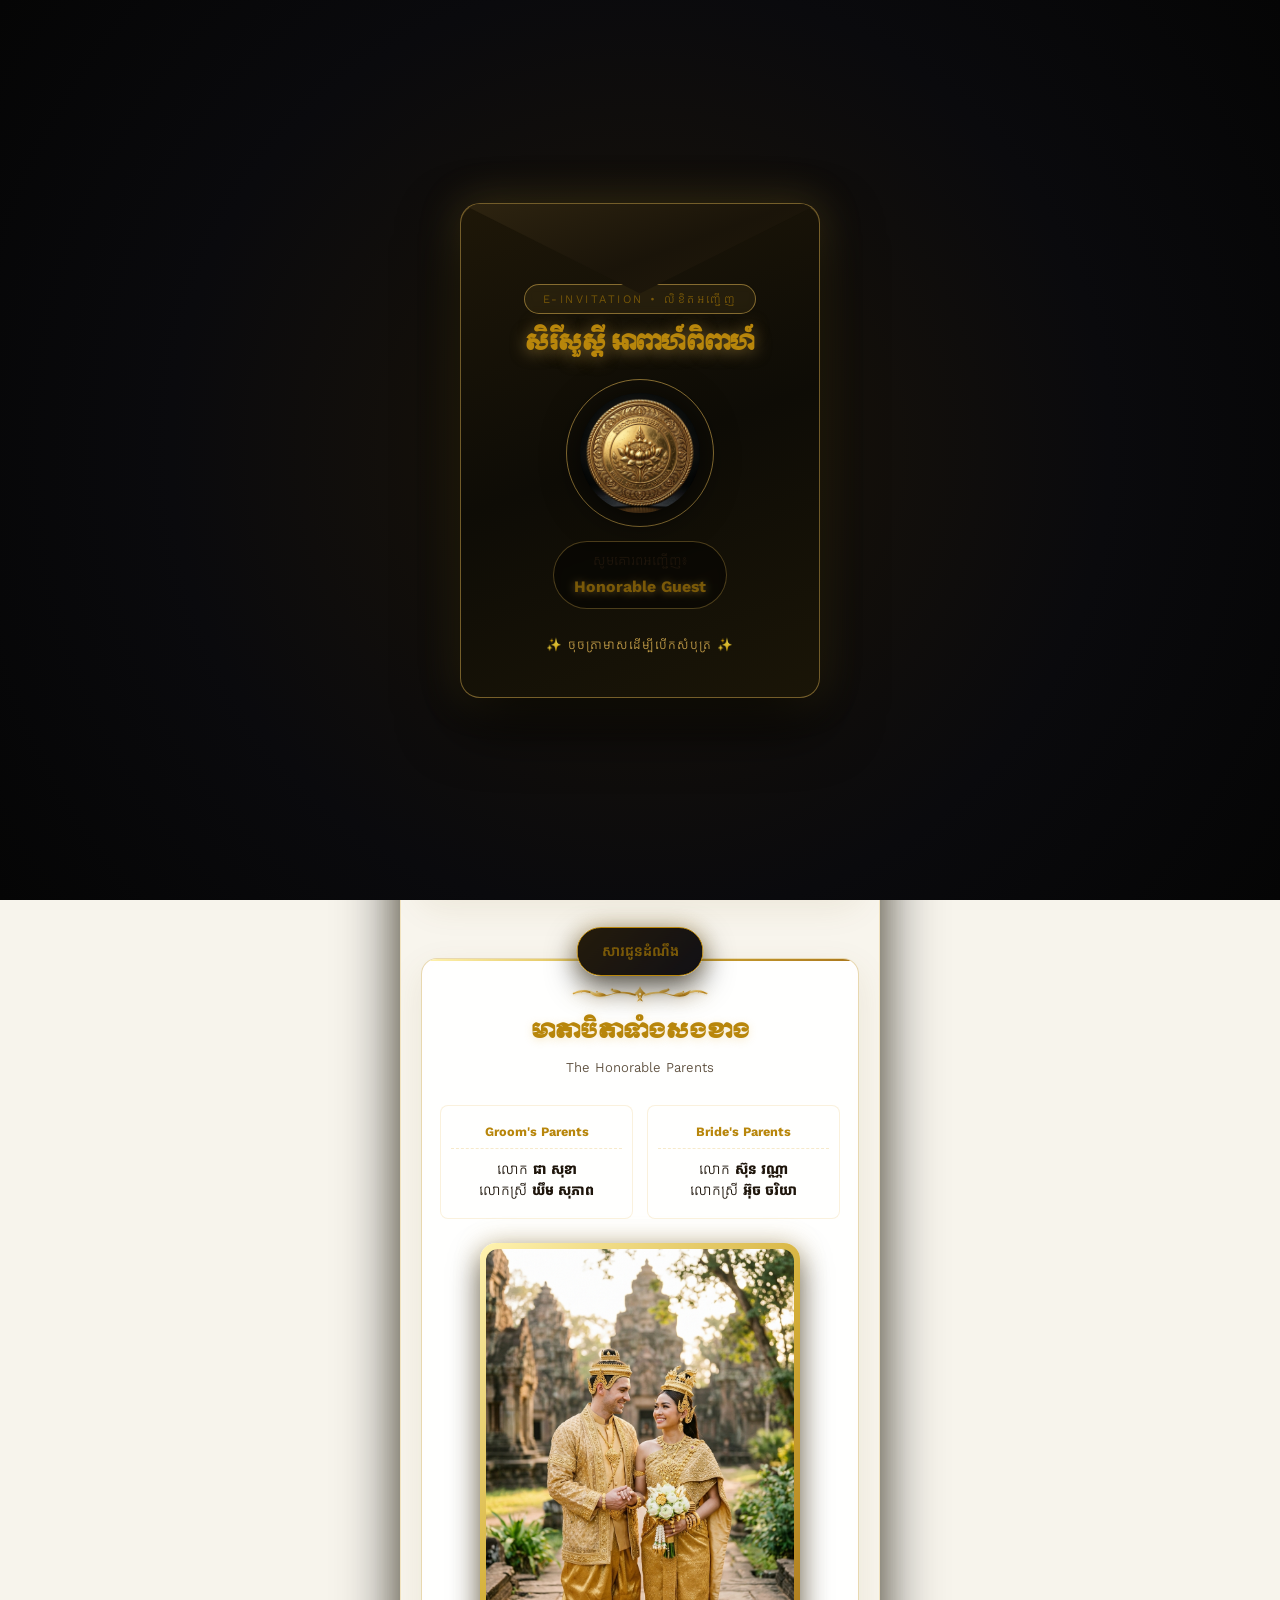
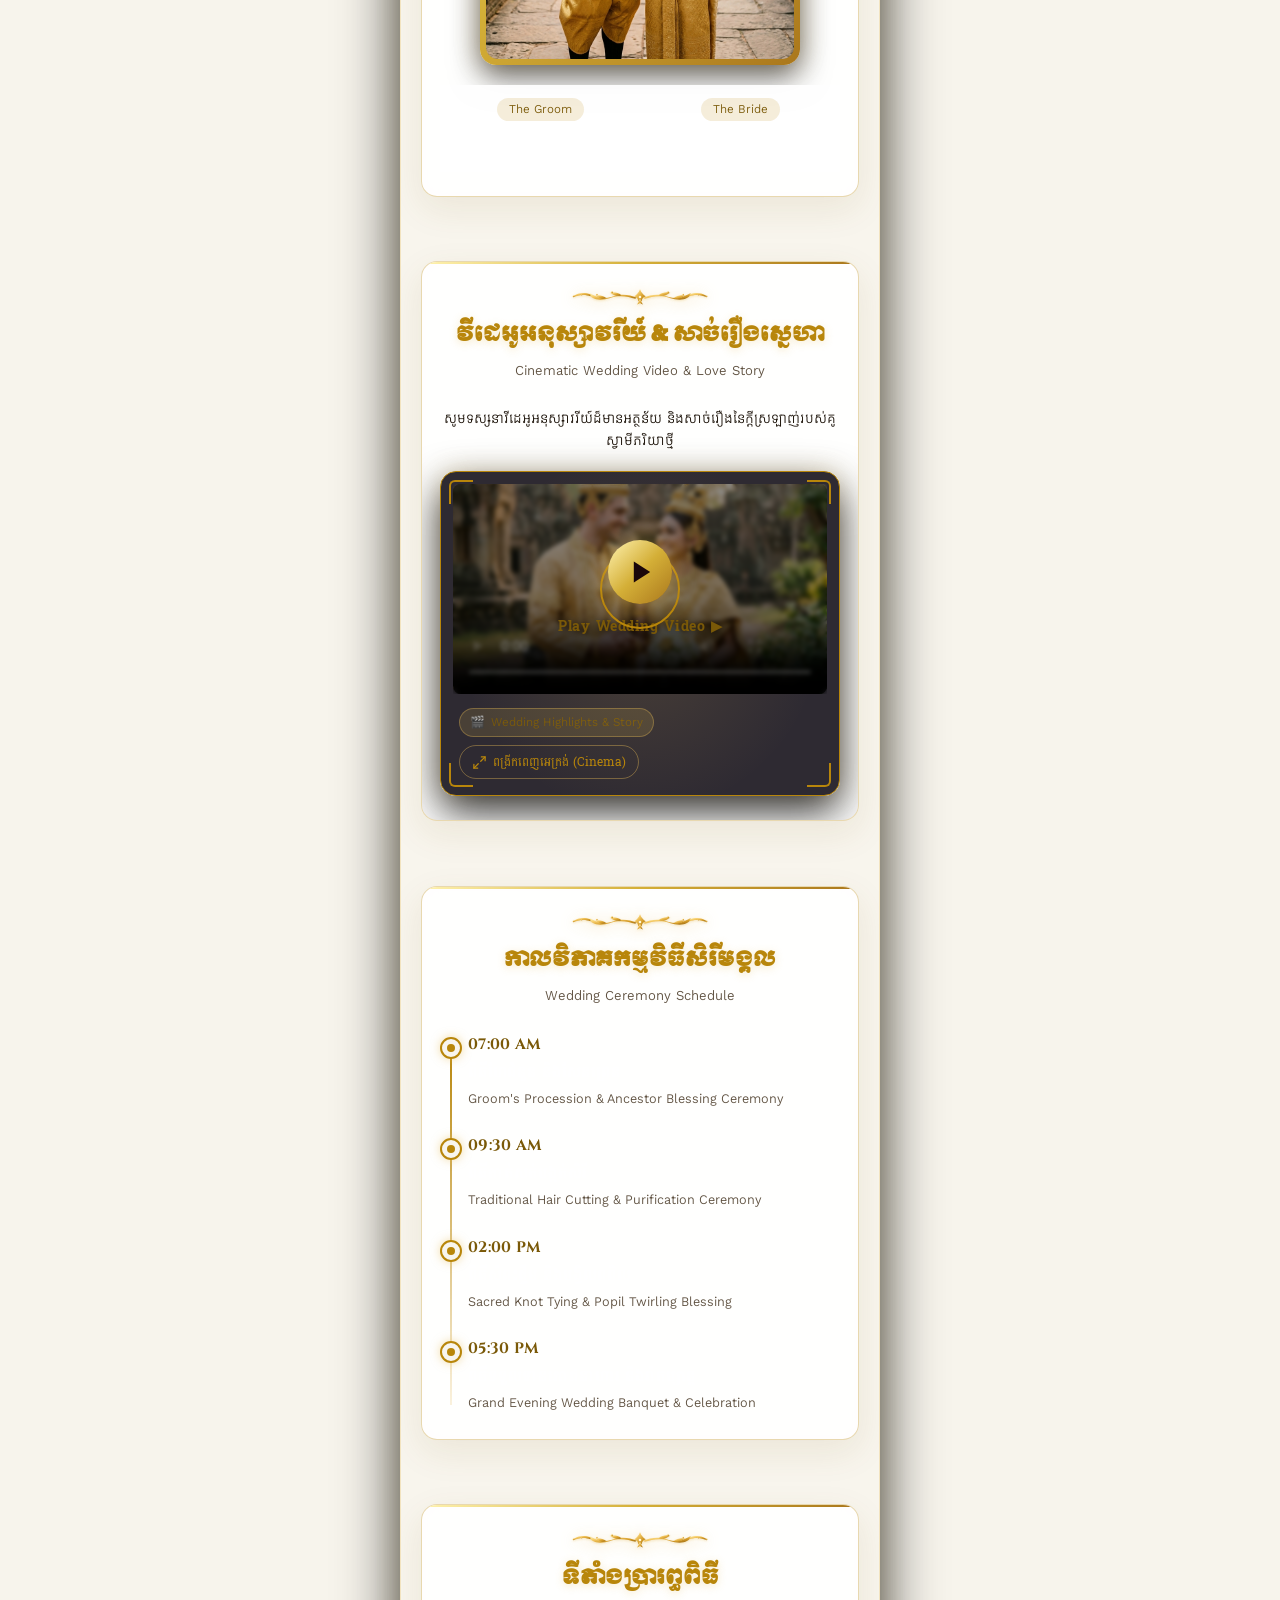
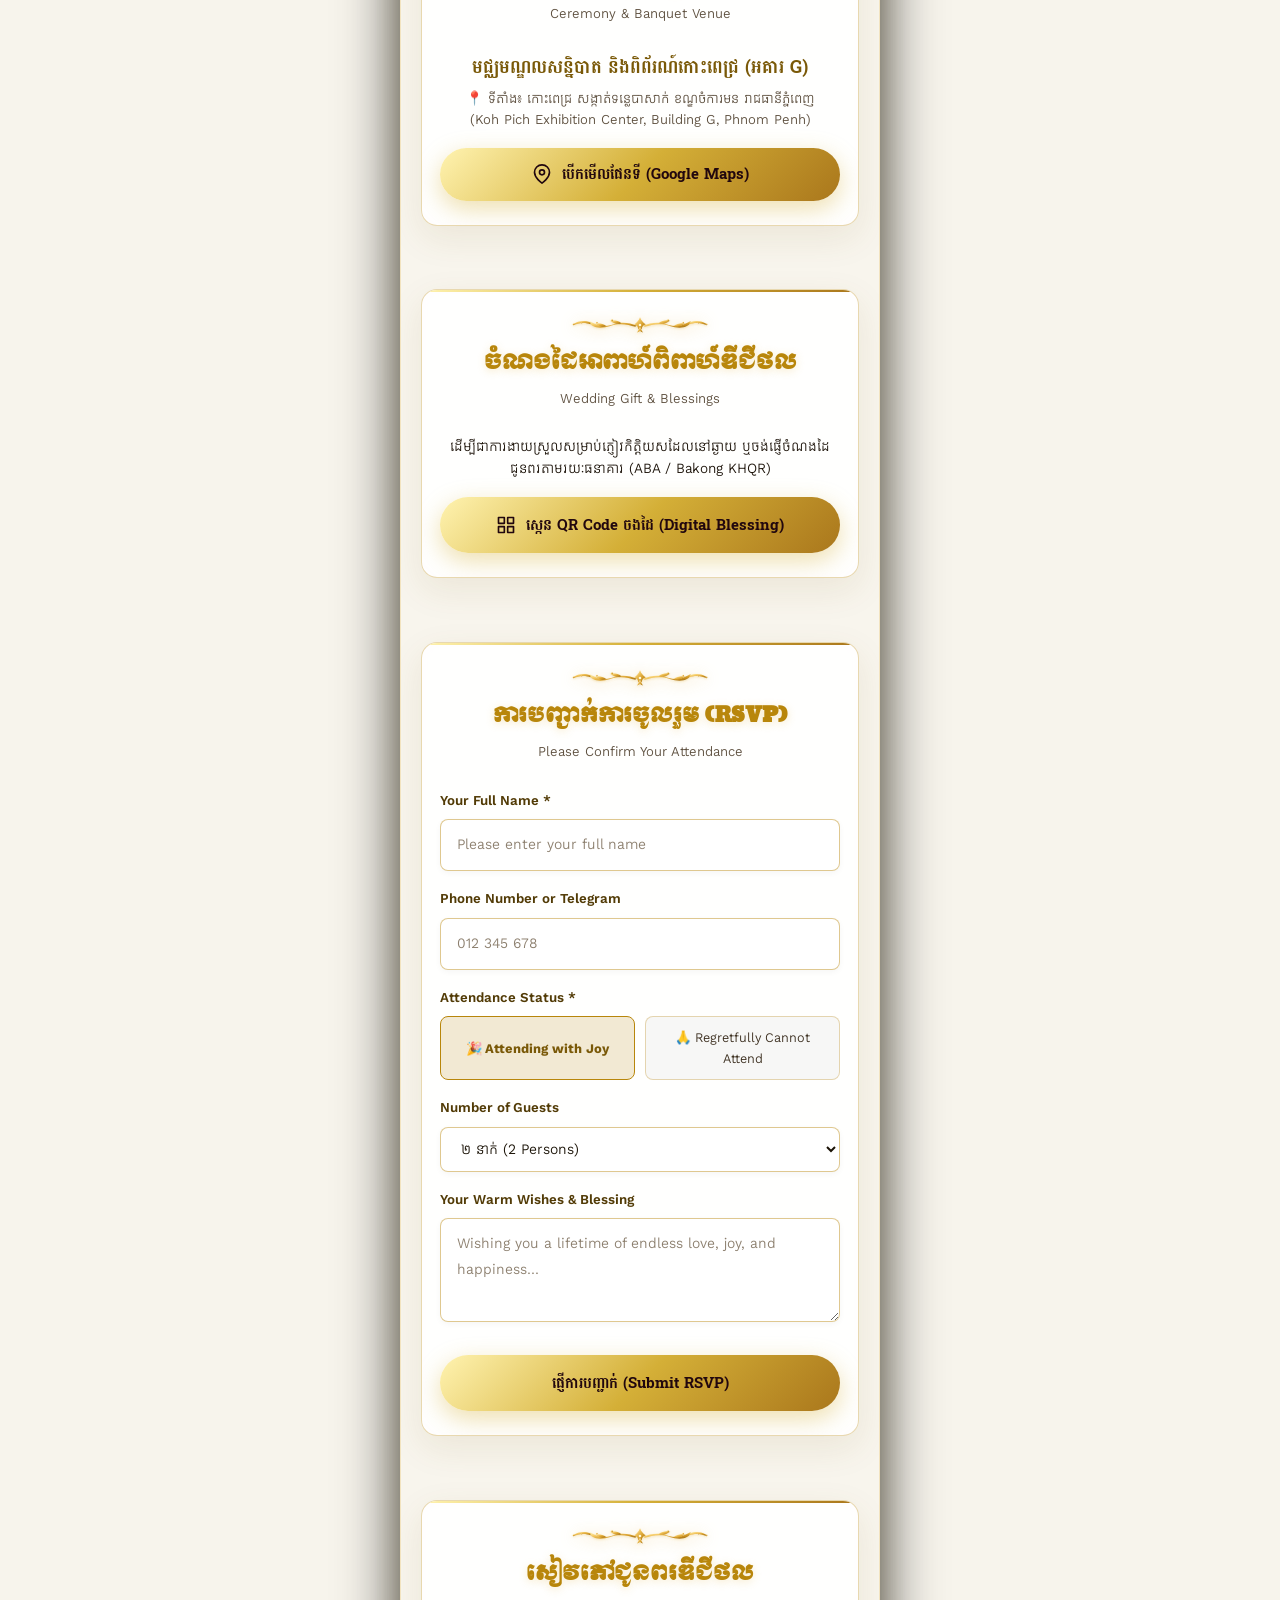
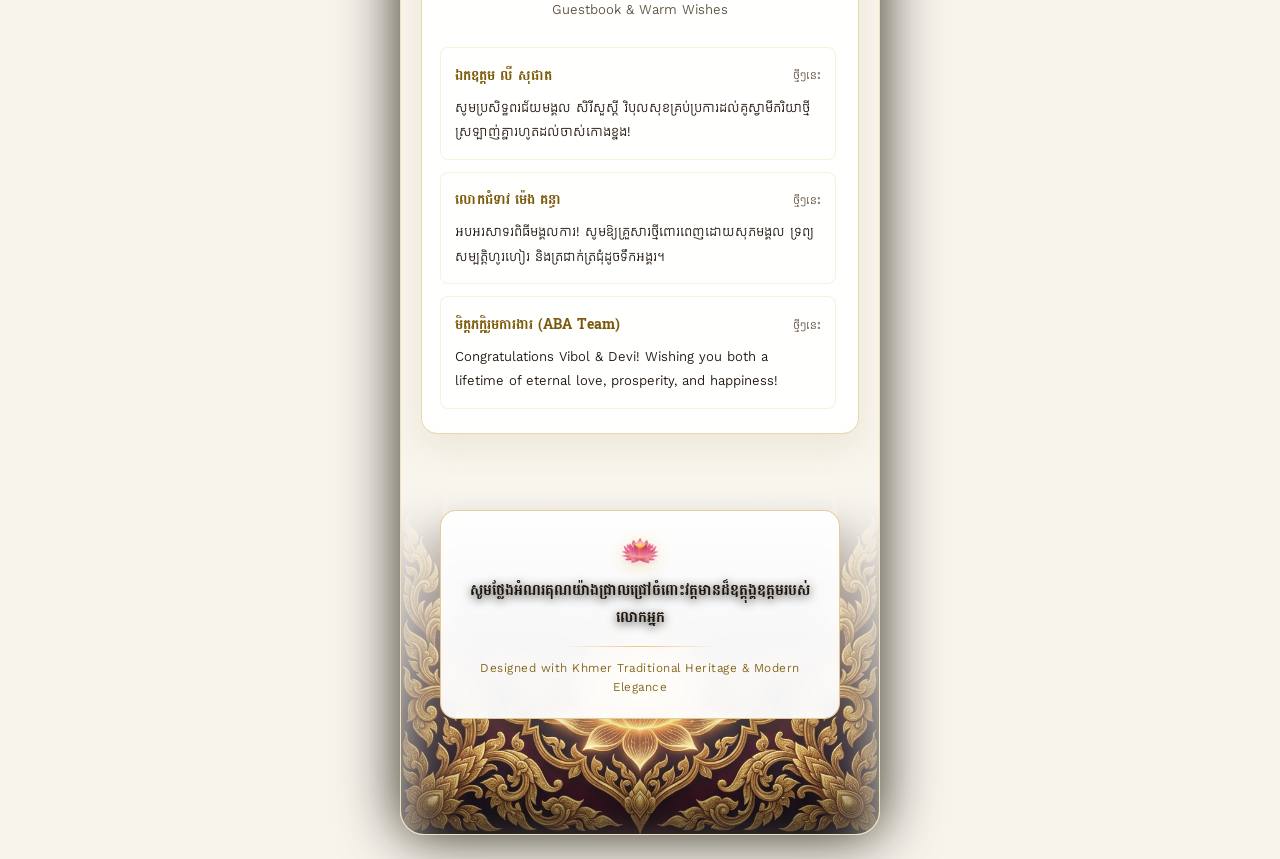
==== index.html @ 7abae177 "feat: remove kbach icons from envelope, polish text layout, smooth professional open animation" ====
<!DOCTYPE html>
<html lang="km">

<head>
  <meta charset="UTF-8">
  <meta name="viewport" content="width=device-width, initial-scale=1.0">
  <title>សិរីសួស្តី អាពាហ៍ពិពាហ៍ | Khmer Wedding E-Invitation</title>
  <meta name="description"
    content="លិខិតអញ្ជើញអាពាហ៍ពិពាហ៍បែបខ្មែរឌីជីថល (Khmer Royal E-Invitation) រចនាបទក្បាច់ខ្មែរពណ៌មាស ថ្លៃថ្នូរ និងប្រណិត">

  <!-- OpenGraph for Social Sharing (Facebook, Telegram) -->
  <!-- These are safe fallbacks; the server rewrites them live from the saved config -->
  <meta property="og:title" content="សិរីសួស្តី អាពាហ៍ពិពាហ៍ | Khmer Royal E-Invitation">
  <meta property="og:description"
    content="សូមគោរពអញ្ជើញចូលរួមជាអធិបតី និងជាភ្ញៀវកិត្តិយស ក្នុងពិធីសិរីមង្គលអាពាហ៍ពិពាហ៍">
  <meta property="og:image" content="assets/images/couple.jpg">
  <meta property="og:type" content="website">

  <!-- Site Icon / Favicon (admin-customizable via Configurations) -->
  <link rel="icon" id="app-favicon" href="assets/images/golden_seal.jpg">
  <link rel="apple-touch-icon" id="app-apple-icon" href="assets/images/golden_seal.jpg">

  <!-- Khmer & Latin Fonts (preconnected for fast, FOUC-free rendering) -->
  <link rel="preconnect" href="https://fonts.googleapis.com">
  <link rel="preconnect" href="https://fonts.gstatic.com" crossorigin>
  <link rel="stylesheet"
    href="https://fonts.googleapis.com/css2?family=Battambang:wght@300;400;700&family=Cinzel:wght@500;700;900&family=Hanuman:wght@300;400;700&family=Kantumruy+Pro:ital,wght@0,300;0,400;0,600;0,700;1,400&family=Moul&family=Noto+Serif+Khmer:wght@400;600;700&display=swap">

  <link rel="stylesheet" href="css/style.css?v=20261017envelope_clean">
</head>

<body>

  <!-- Floating Particle & Glitter Canvas -->
  <canvas id="particle-canvas"></canvas>
  <canvas id="confetti-canvas"></canvas>

  <!-- Floating Quick Actions (Language, Theme, Music Player, Share) -->
  <div class="floating-actions">
    <button class="action-btn" id="btn-toggle-lang" title="ប្តូរភាសា / Switch Language (KH / EN)"
      aria-label="Switch Language">
      <span id="lang-switch-text"
        style="font-size: 0.74rem; font-weight: 700; font-family: var(--font-khmer-sub); letter-spacing: 0.5px;">EN</span>
    </button>
    <button class="action-btn" id="btn-toggle-theme" title="ប្តូរ Dark/Light Mode" aria-label="Toggle Theme Mode">
      <span id="client-theme-icon" style="font-size: 1rem;">🌓</span>
    </button>
    <button class="action-btn" id="btn-toggle-music" title="ចាក់/បិទតន្ត្រី" aria-label="Toggle Traditional Music">
      <svg width="20" height="20" viewBox="0 0 24 24" fill="none" stroke="currentColor" stroke-width="2"
        stroke-linecap="round" stroke-linejoin="round">
        <path d="M9 18V5l12-2v13"></path>
        <circle cx="6" cy="18" r="3"></circle>
        <circle cx="18" cy="16" r="3"></circle>
      </svg>
    </button>
    <button class="action-btn" id="btn-share" title="ចែករំលែក" aria-label="Share Invitation">
      <svg width="18" height="18" viewBox="0 0 24 24" fill="none" stroke="currentColor" stroke-width="2"
        stroke-linecap="round" stroke-linejoin="round">
        <circle cx="18" cy="5" r="3"></circle>
        <circle cx="6" cy="12" r="3"></circle>
        <circle cx="18" cy="19" r="3"></circle>
        <line x1="8.59" y1="13.51" x2="15.42" y2="17.49"></line>
        <line x1="15.41" y1="6.51" x2="8.59" y2="10.49"></line>
      </svg>
    </button>
  </div>

  <!-- ==========================================================================
       Interactive Envelope Screen (Unseal Ceremony)
       ========================================================================== -->
  <div class="envelope-screen" id="envelope-screen">
    <div class="envelope-container">
      <div class="envelope-card" id="envelope-trigger">
        <div class="envelope-letter"></div>
        <div class="envelope-flap"></div>
        <div class="envelope-kbach-top"></div>

        <div class="envelope-header">
          <div class="envelope-badge" id="display-envelope-badge" data-cfg-text="envelopeBadge">E-INVITATION •
            លិខិតអញ្ជើញ</div>
          <h1 class="envelope-title" id="display-envelope-title">សិរីសួស្តី អាពាហ៍ពិពាហ៍</h1>
        </div>

        <div class="envelope-seal-wrapper">
          <div class="seal-pulse-ring"></div>
          <img src="assets/images/golden_seal.jpg" alt="ត្រាមាសខ្មែរ" class="envelope-seal-img" id="seal-img">
        </div>

        <div class="envelope-guest-tag">
          <span class="envelope-guest-label" id="display-envelope-guest-label" data-cfg-text="envelopeGuestLabel"
            data-en="Respectfully inviting:">សូមគោរពអញ្ជើញ៖</span>
          <div class="envelope-guest-name" id="envelope-guest-name">ភ្ញៀវកិត្តិយសដ៏ខ្ពង់ខ្ពស់</div>
        </div>

        <div class="envelope-open-hint">
          <span id="display-envelope-hint">✨ ចុចត្រាមាសដើម្បីបើកសំបុត្រ ✨</span>
        </div>

        <div class="envelope-kbach-bottom"></div>
      </div>
    </div>
  </div>

  <!-- ==========================================================================
       Main Invitation Content (Viewport Mobile Center)
       ========================================================================== -->
  <div class="app-viewport">
    <main class="invitation-body">

      <!-- Hero Section -->
      <section class="hero-section">
        <div class="hero-overlay"></div>
        <div class="hero-content">
          <div class="sacred-verse" id="display-sacred-verse"></div>
          <div class="invitation-badge" id="display-hero-badge"></div>

          <h2 class="hero-title" id="display-hero-title"></h2>

          <!-- Personalized Guest Greeting -->
          <div class="guest-personal-card shimmer-sweep">
            <p class="guest-greeting-text" id="display-greeting-text"></p>
            <h3 class="guest-highlight-name" id="hero-guest-name"></h3>
            <p class="guest-greeting-text" id="display-invitation-subtext" style="margin-top: 4px;"></p>
          </div>

          <!-- Couple Names -->
          <div class="couple-intro-banner">
            <span class="couple-name" id="hero-groom-name"></span>
            <span class="couple-heart">❤️</span>
            <span class="couple-name" id="hero-bride-name"></span>
          </div>

          <div class="event-date-hero">
            <strong id="hero-solar-date"></strong>
            <span class="lunar-date" id="hero-lunar-date"></span>
          </div>
        </div>
      </section>

      <!-- Countdown Timer Section -->
      <section class="content-section" id="section-countdown" style="padding-top: 10px;">
        <div class="card-glass reveal-on-scroll">
          <div class="section-kbach-header">
            <div class="kbach-ornament"></div>
            <h3 class="section-title" data-cfg-text="countdownTitle"></h3>
            <p class="section-subtitle" data-cfg-text="countdownSubtitle"></p>
          </div>

          <div class="countdown-grid">
            <div class="countdown-box reveal-on-scroll reveal-delay-1">
              <span class="countdown-num" id="cd-days">00</span>
              <span class="countdown-label">ថ្ងៃ (Days)</span>
            </div>
            <div class="countdown-box reveal-on-scroll reveal-delay-2">
              <span class="countdown-num" id="cd-hours">00</span>
              <span class="countdown-label">ម៉ោង (Hours)</span>
            </div>
            <div class="countdown-box reveal-on-scroll reveal-delay-3">
              <span class="countdown-num" id="cd-mins">00</span>
              <span class="countdown-label">នាទី (Mins)</span>
            </div>
            <div class="countdown-box reveal-on-scroll reveal-delay-4">
              <span class="countdown-num" id="cd-secs">00</span>
              <span class="countdown-label">វិនាទី (Secs)</span>
            </div>
          </div>

          <button class="btn-gold-secondary ripple-effect" id="btn-add-calendar" style="margin-top: 18px;">
            <svg width="18" height="18" viewBox="0 0 24 24" fill="none" stroke="currentColor" stroke-width="2"
              stroke-linecap="round" stroke-linejoin="round">
              <rect x="3" y="4" width="18" height="18" rx="2" ry="2"></rect>
              <line x1="16" y1="2" x2="16" y2="6"></line>
              <line x1="8" y1="2" x2="8" y2="6"></line>
              <line x1="3" y1="10" x2="21" y2="10"></line>
            </svg>
            <span data-cfg-text="addToCalendarBtn">កត់ត្រាក្នុងប្រតិទិន (Add to Calendar)</span>
          </button>
        </div>
      </section>

      <!-- Parents of Both Sides & Couple Spotlight -->
      <section class="content-section" id="section-parents">
        <div class="card-glass reveal-on-scroll">
          <div class="section-kbach-header">
            <div class="kbach-ornament"></div>
            <h3 class="section-title" data-cfg-text="parentsTitle">មាតាបិតាទាំងសងខាង</h3>
            <p class="section-subtitle" data-cfg-text="parentsSubtitle">The Honorable Parents</p>
          </div>

          <div class="parents-grid">
            <div class="parents-col">
              <div class="parents-role">មាតាបិតាខាងកូនប្រុស</div>
              <div class="parent-name">លោក <strong id="name-groom-father">ជា សុខា</strong></div>
              <div class="parent-name">លោកស្រី <strong id="name-groom-mother">ឃឹម សុភាព</strong></div>
            </div>
            <div class="parents-col">
              <div class="parents-role">មាតាបិតាខាងកូនស្រី</div>
              <div class="parent-name">លោក <strong id="name-bride-father">ស៊ុន វណ្ណា</strong></div>
              <div class="parent-name">លោកស្រី <strong id="name-bride-mother">អ៊ុច ចរិយា</strong></div>
            </div>
          </div>

          <!-- Couple Portrait -->
          <div class="couple-portrait-wrap">
            <div class="couple-img-frame shimmer-sweep">
              <img src="assets/images/couple.jpg" id="couple-portrait-img" alt="រូបថតគូស្វាមីភរិយាថ្មី"
                class="couple-img">
            </div>
          </div>

          <div class="couple-badges-row">
            <div class="couple-badge-card reveal-on-scroll reveal-delay-1">
              <span class="role-tag">កូនប្រុសនាម (Groom)</span>
              <h4 class="person-name" id="badge-groom-name">ជា វិបុល</h4>
            </div>
            <div class="couple-badge-card reveal-on-scroll reveal-delay-2">
              <span class="role-tag">កូនស្រីនាម (Bride)</span>
              <h4 class="person-name" id="badge-bride-name">ស៊ុន ទេវី</h4>
            </div>
          </div>
        </div>
      </section>

      <!-- ======================================================================
           Wedding Video Album & Love Story Showcase
           ====================================================================== -->
      <section class="content-section" id="section-video-album">
        <div class="card-glass reveal-on-scroll">
          <div class="section-kbach-header">
            <div class="kbach-ornament"></div>
            <h3 class="section-title" id="video-album-title">វីដេអូអនុស្សាវរីយ៍ & សាច់រឿងស្នេហា</h3>
            <p class="section-subtitle" id="video-album-subtitle">Cinematic Wedding Video & Love Story</p>
          </div>

          <p class="video-album-desc" id="video-album-desc">
            សូមទស្សនាវីដេអូអនុស្សាវរីយ៍ដ៏មានអត្ថន័យ និងសាច់រឿងនៃក្តីស្រឡាញ់របស់គូស្វាមីភរិយាថ្មី
          </p>

          <!-- Main Cinema Video Player Container -->
          <div class="video-showcase-box">
            <div class="video-frame-glow"></div>

            <!-- Traditional Corner Kbach Ornaments -->
            <div class="kbach-corner kbach-corner-tl"></div>
            <div class="kbach-corner kbach-corner-tr"></div>
            <div class="kbach-corner kbach-corner-bl"></div>
            <div class="kbach-corner kbach-corner-br"></div>

            <div class="video-player-wrapper" id="video-player-wrapper">
              <video id="wedding-video-player" class="wedding-video-element" playsinline controls preload="metadata"
                poster="assets/images/couple.jpg">
                <source id="wedding-video-source" src="" type="video/mp4">
                កម្មវិធីរុករករបស់អ្នកមិនគាំទ្រការចាក់វីដេអូនោះទេ (Your browser does not support HTML5 video)
              </video>

              <!-- Video Play Overlay with Ripple Pulse Animation -->
              <div class="video-play-overlay" id="video-play-overlay">
                <div class="video-pulse-ring"></div>
                <button class="video-play-trigger ripple-effect" id="btn-video-play-trigger"
                  aria-label="Play Wedding Video">
                  <svg width="28" height="28" viewBox="0 0 24 24" fill="currentColor">
                    <polygon points="5 3 19 12 5 21 5 3"></polygon>
                  </svg>
                </button>
                <div class="video-overlay-text">ចុចដើម្បីទស្សនាវីដេអូ (Play Video)</div>
              </div>

              <!-- Poster Gallery Slideshow (auto-shown when 2+ poster images) -->
              <div class="poster-gallery" id="video-poster-gallery" aria-hidden="true">
                <div class="poster-gallery-stage" id="poster-gallery-stage"></div>
                <div class="poster-gallery-drops" id="poster-gallery-drops"></div>
                <div class="poster-gallery-book" id="poster-gallery-book"></div>
              </div>
            </div>

            <!-- Video Quick Controls / Cinema Theater Mode Trigger -->
            <div class="video-control-bar">
              <div class="video-tag-pill">
                <span>🎬</span> <span id="video-tag-label">Wedding Highlights & Story</span>
              </div>
              <button class="btn-theater-mode ripple-effect" id="btn-theater-mode"
                title="ទស្សនាទំហំធំពេញអេក្រង់ (Theater Mode)">
                <svg width="15" height="15" viewBox="0 0 24 24" fill="none" stroke="currentColor" stroke-width="2"
                  stroke-linecap="round" stroke-linejoin="round">
                  <polyline points="15 3 21 3 21 9"></polyline>
                  <polyline points="9 21 3 21 3 15"></polyline>
                  <line x1="21" y1="3" x2="14" y2="10"></line>
                  <line x1="3" y1="21" x2="10" y2="14"></line>
                </svg>
                <span>ពង្រីកពេញអេក្រង់ (Cinema)</span>
              </button>
            </div>
          </div>
        </div>
      </section>

      <!-- Ceremony Schedule Timeline -->
      <section class="content-section" id="section-schedule">
        <div class="card-glass reveal-on-scroll">
          <div class="section-kbach-header">
            <div class="kbach-ornament"></div>
            <h3 class="section-title" data-cfg-text="scheduleTitle">កាលវិភាគកម្មវិធីសិរីមង្គល</h3>
            <p class="section-subtitle" data-cfg-text="scheduleSubtitle">Wedding Ceremony Schedule</p>
          </div>

          <div class="timeline-list" id="timeline-list-container">
            <div class="timeline-item reveal-on-scroll reveal-delay-1">
              <div class="timeline-dot"></div>
              <div class="timeline-time">07:00 AM</div>
              <div class="timeline-ceremony">ពិធីហែជំនូន និងសែនព្រេន</div>
              <div class="timeline-desc">Groom's Procession & Ancestor Blessing Ceremony</div>
            </div>

            <div class="timeline-item reveal-on-scroll reveal-delay-2">
              <div class="timeline-dot"></div>
              <div class="timeline-time">09:30 AM</div>
              <div class="timeline-ceremony">ពិធីកាត់សក់បង្កក់សិរី</div>
              <div class="timeline-desc">Traditional Hair Cutting & Purification Ceremony</div>
            </div>

            <div class="timeline-item reveal-on-scroll reveal-delay-3">
              <div class="timeline-dot"></div>
              <div class="timeline-time">02:00 PM</div>
              <div class="timeline-ceremony">ពិធីសំពះផ្ទឹម និងបង្វិលពពិល</div>
              <div class="timeline-desc">Sacred Knot Tying & Popil Twirling Blessing</div>
            </div>

            <div class="timeline-item reveal-on-scroll reveal-delay-4">
              <div class="timeline-dot"></div>
              <div class="timeline-time">05:30 PM</div>
              <div class="timeline-ceremony">ពិធីទទួលទានភោជនាហារ និងរាំកម្សាន្ត</div>
              <div class="timeline-desc">Grand Evening Wedding Banquet & Celebration</div>
            </div>
          </div>
        </div>
      </section>

      <!-- Location & Navigation Section -->
      <section class="content-section" id="section-venue">
        <div class="card-glass reveal-on-scroll" style="text-align: center;">
          <div class="section-kbach-header">
            <div class="kbach-ornament"></div>
            <h3 class="section-title" data-cfg-text="venueTitle">ទីតាំងប្រារព្ធពិធី</h3>
            <p class="section-subtitle" data-cfg-text="venueSubtitle">Ceremony & Banquet Venue</p>
          </div>

          <h4 class="location-venue-name" id="display-venue-name">មជ្ឈមណ្ឌលសន្និបាត និងពិព័រណ៍កោះពេជ្រ (អគារ G)</h4>
          <p class="location-address" id="display-venue-address">
            📍 ទីតាំង៖ កោះពេជ្រ សង្កាត់ទន្លេបាសាក់ ខណ្ឌចំការមន រាជធានីភ្នំពេញ<br>
            (Koh Pich Exhibition Center, Building G, Phnom Penh)
          </p>

          <a href="https://maps.google.com/?q=Koh+Pich+Convention+and+Exhibition+Center+Building+G+Phnom+Penh"
            id="btn-maps-link" target="_blank" rel="noopener noreferrer" class="btn-gold-primary ripple-effect">
            <svg width="20" height="20" viewBox="0 0 24 24" fill="none" stroke="currentColor" stroke-width="2"
              stroke-linecap="round" stroke-linejoin="round">
              <path d="M21 10c0 7-9 13-9 13s-9-6-9-13a9 9 0 0 1 18 0z"></path>
              <circle cx="12" cy="10" r="3"></circle>
            </svg>
            <span data-cfg-text="mapsBtn">បើកមើលផែនទី (Google Maps)</span>
          </a>
        </div>
      </section>

      <!-- Digital Gift / Online Blessing QR Modal Trigger -->
      <section class="content-section" id="section-gift">
        <div class="card-glass reveal-on-scroll" style="text-align: center;">
          <div class="section-kbach-header">
            <div class="kbach-ornament"></div>
            <h3 class="section-title" data-cfg-text="giftTitle">ចំណងដៃអាពាហ៍ពិពាហ៍ឌីជីថល</h3>
            <p class="section-subtitle" data-cfg-text="giftSubtitle">Wedding Gift & Blessings</p>
          </div>
          <p style="font-size: 0.88rem; color: var(--text-cream); margin-bottom: 16px;">
            ដើម្បីជាការងាយស្រួលសម្រាប់ភ្ញៀវកិត្តិយសដែលនៅឆ្ងាយ ឬចង់ផ្ញើចំណងដៃជូនពរតាមរយៈធនាគារ (ABA / Bakong KHQR)
          </p>

          <button class="btn-gold-primary ripple-effect" id="btn-open-qr-modal">
            <svg width="20" height="20" viewBox="0 0 24 24" fill="none" stroke="currentColor" stroke-width="2"
              stroke-linecap="round" stroke-linejoin="round">
              <rect x="3" y="3" width="7" height="7"></rect>
              <rect x="14" y="3" width="7" height="7"></rect>
              <rect x="14" y="14" width="7" height="7"></rect>
              <rect x="3" y="14" width="7" height="7"></rect>
            </svg>
            <span data-cfg-text="giftQrBtn">ស្កេន QR Code ចងដៃ (Digital Blessing)</span>
          </button>
        </div>
      </section>

      <!-- Interactive RSVP Form Section -->
      <section class="content-section" id="section-rsvp">
        <div class="card-glass reveal-on-scroll">
          <div class="section-kbach-header">
            <div class="kbach-ornament"></div>
            <h3 class="section-title" data-cfg-text="rsvpTitle">ការបញ្ជាក់ការចូលរួម (RSVP)</h3>
            <p class="section-subtitle" data-cfg-text="rsvpSubtitle">Please Confirm Your Attendance</p>
          </div>

          <form id="rsvp-form">
            <div class="form-group">
              <label class="form-label" for="guest-name-input">ឈ្មោះភ្ញៀវកិត្តិយស (Full Name) *</label>
              <input type="text" id="guest-name-input" class="form-input" placeholder="សូមបញ្ចូលឈ្មោះរបស់លោកអ្នក"
                required>
            </div>

            <div class="form-group">
              <label class="form-label" for="guest-phone-input">លេខទូរស័ព្ទ ឬ Telegram (Contact Number)</label>
              <input type="tel" id="guest-phone-input" class="form-input" placeholder="012 345 678">
            </div>

            <div class="form-group">
              <label class="form-label">ការចូលរួម (Attendance Status) *</label>
              <div class="rsvp-status-selector">
                <label class="radio-tile-label active ripple-effect" id="label-attending">
                  <input type="radio" name="attendance" value="attending" checked>
                  <span>🎉 ខ្ញុំនឹងចូលរួម (Attending)</span>
                </label>
                <label class="radio-tile-label ripple-effect" id="label-declining">
                  <input type="radio" name="attendance" value="declined">
                  <span>🙏 មិនអាចចូលរួម (Regret)</span>
                </label>
              </div>
            </div>

            <div class="form-group" id="group-guest-count">
              <label class="form-label" for="guest-count-select">ចំនួនភ្ញៀវចូលរួម (Number of Guests)</label>
              <select id="guest-count-select" class="form-select">
                <option value="1">១ នាក់ (1 Person)</option>
                <option value="2" selected>២ នាក់ (2 Persons)</option>
                <option value="3">៣ នាក់ (3 Persons)</option>
                <option value="4">៤ នាក់ (4 Persons)</option>
                <option value="5">៥ នាក់ឡើងទៅ (5+ Persons)</option>
              </select>
            </div>

            <div class="form-group">
              <label class="form-label" for="guest-wishes-input">សារជូនពរដល់គូស្វាមីភរិយា (Wedding Wishes)</label>
              <textarea id="guest-wishes-input" class="form-textarea" rows="3"
                placeholder="សូមជូនពរឱ្យមានសុភមង្គល និងស្រឡាញ់គ្នារហូតដល់ចាស់កោងខ្នង..."></textarea>
            </div>

            <button type="submit" class="btn-gold-primary ripple-effect" style="margin-top: 10px;">
              <span data-cfg-text="rsvpSubmitBtn">ផ្ញើការបញ្ជាក់ (Submit RSVP)</span>
            </button>
          </form>
        </div>
      </section>

      <!-- Wishes & Guestbook Wall Section -->
      <section class="content-section" id="section-guestbook">
        <div class="card-glass reveal-on-scroll">
          <div class="section-kbach-header">
            <div class="kbach-ornament"></div>
            <h3 class="section-title" data-cfg-text="wishesTitle">សៀវភៅជូនពរឌីជីថល</h3>
            <p class="section-subtitle" data-cfg-text="wishesSubtitle">Guestbook & Warm Wishes</p>
          </div>

          <div class="wishes-container" id="wishes-wall">
            <!-- Dynamically populated or default wishes -->
          </div>
        </div>
      </section>

      <!-- Generate Custom Guest Link Tool (Admin Only - /generate or ?generate) -->
      <section class="content-section" id="section-admin-generate" style="display: none;">
        <div class="card-glass"
          style="text-align: center; border: 1.5px solid var(--primary-gold); background: rgba(30, 10, 20, 0.85);">
          <div class="section-kbach-header">
            <div class="kbach-ornament"></div>
            <span class="role-tag"
              style="background: rgba(229, 185, 85, 0.25); color: var(--primary-gold-light); margin-bottom: 8px;">👑
              ផ្ទាំងគ្រប់គ្រងម្ចាស់ដើមការ (Admin VIP Portal)</span>
            <h3 class="section-title" data-cfg-text="vipTitle">បង្កើតតំណភ្ជាប់អញ្ជើញផ្ទាល់ខ្លួន</h3>
            <p class="section-subtitle" data-cfg-text="vipSubtitle">Generate Personalized VIP Link</p>
          </div>

          <p style="font-size: 0.88rem; color: var(--text-cream); margin-bottom: 16px; line-height: 1.6;">
            ម្ចាស់ដើមការអាចវាយបញ្ចូលឈ្មោះភ្ញៀវ ដើម្បីបង្កើត Link ពិសេសដែលមានឈ្មោះភ្ញៀវបង្ហាញលើសំបុត្រផ្ទាល់!
          </p>

          <div style="display: flex; flex-direction: column; gap: 12px; max-width: 420px; margin: 0 auto;">
            <div style="display: flex; gap: 8px;">
              <input type="text" id="custom-link-name-input" class="form-input" placeholder="ឧ. ឯកឧត្តម សុខ សាន"
                style="font-size: 0.95rem;">
              <button class="btn-gold-primary ripple-effect" id="btn-generate-link"
                style="width: auto; padding: 12px 20px; white-space: nowrap;">
                <span>ចម្លង Link</span>
              </button>
            </div>

            <!-- Generated Result Preview Box -->
            <div id="generated-link-box"
              style="display: none; background: rgba(0,0,0,0.5); border: 1px dashed var(--primary-gold); border-radius: var(--radius-sm); padding: 12px; text-align: left;">
              <div style="font-size: 0.78rem; color: var(--primary-gold-light); margin-bottom: 4px;">🔗
                តំណភ្ជាប់ដែលបានបង្កើត៖</div>
              <div id="generated-link-url"
                style="font-size: 0.82rem; color: #fff; word-break: break-all; font-family: monospace; user-select: all;">
              </div>
              <div style="display: flex; gap: 8px; margin-top: 10px;">
                <button class="btn-gold-secondary ripple-effect" id="btn-preview-link"
                  style="padding: 8px 14px; font-size: 0.82rem; margin-top: 0;">
                  👁️ បើកមើលសំបុត្រ (Preview)
                </button>
                <button class="btn-gold-secondary ripple-effect" id="btn-copy-again"
                  style="padding: 8px 14px; font-size: 0.82rem; margin-top: 0;">
                  📋 ចម្លងម្តងទៀត
                </button>
              </div>
            </div>

            <!-- VIP Guest Created List -->
            <div style="margin-top: 16px; text-align: left;">
              <div style="font-size: 0.82rem; font-weight: 700; color: var(--primary-gold-light); margin-bottom: 8px;">
                📋 បញ្ជីភ្ញៀវដែលបានបង្កើត Link រួច (VIP Guest Links):
              </div>
              <div id="vip-guest-list"
                style="max-height: 200px; overflow-y: auto; display: flex; flex-direction: column; gap: 6px;">
                <!-- Populated dynamically -->
              </div>
            </div>
          </div>
        </div>
      </section>

      <!-- Footer Section (Mirrors Royal Khmer Arch from Header) -->
      <footer class="footer-section">
        <div class="footer-overlay"></div>
        <div class="footer-content">
          <!-- <div class="sacred-verse reveal-on-scroll">☸ ជយោ ហោតុ សព្វទា ☸</div> -->

          <div class="footer-card shimmer-sweep reveal-on-scroll">
            <div class="footer-lotus-icon">
              <img src="assets/images/lotus_icon.png" alt="Sacred Lotus" class="footer-lotus-img">
            </div>
            <p id="display-footer-thankyou" class="footer-thankyou-text">
              សូមថ្លែងអំណរគុណយ៉ាងជ្រាលជ្រៅចំពោះវត្តមានដ៏ឧត្តុង្គឧត្តមរបស់លោកអ្នក</p>
            <div class="footer-divider-line"></div>
            <p id="display-footer-credit" class="footer-credit-text">
              Designed with Khmer Traditional Heritage & Modern Elegance
            </p>
          </div>
        </div>
      </footer>

    </main>
  </div>

  <!-- ==========================================================================
       Digital Gift Modal (KHQR / ABA)
       ========================================================================== -->
  <div class="modal-overlay" id="qr-modal">
    <div class="modal-card">
      <button class="modal-close-btn" id="btn-close-qr-modal">&times;</button>

      <div class="section-kbach-header" style="margin-bottom: 14px;">
        <h3 class="section-title" style="font-size: 1.15rem;" data-cfg-text="khqrTitle">ចំណងដៃអាពាហ៍ពិពាហ៍</h3>
        <p class="section-subtitle" data-cfg-text="khqrSubtitle">Scan KHQR to Send Blessing</p>
      </div>

      <div class="qr-card-box" id="qr-box-container">
        <!-- Custom Uploaded QR Code Image -->
        <img id="display-qr-img" src="" alt="KHQR Code"
          style="display: none; width: 200px; height: 200px; object-fit: contain; border-radius: 8px;">
        <!-- High fidelity Default SVG KHQR / Bakong Code -->
        <svg id="default-qr-svg" class="qr-code-img" viewBox="0 0 200 200" xmlns="http://www.w3.org/2000/svg">
          <rect width="200" height="200" fill="#ffffff" rx="10" />
          <!-- KHQR Header Banner -->
          <rect x="15" y="15" width="170" height="26" fill="#e12431" rx="4" />
          <text x="100" y="33" fill="#ffffff" font-family="'Battambang', sans-serif" font-weight="bold" font-size="12"
            text-anchor="middle">KHQR BAKONG / ABA</text>

          <!-- Stylized QR Pattern Matrix -->
          <!-- Top Left Finder -->
          <rect x="25" y="52" width="40" height="40" fill="#111111" rx="4" />
          <rect x="31" y="58" width="28" height="28" fill="#ffffff" rx="2" />
          <rect x="37" y="64" width="16" height="16" fill="#111111" rx="1" />

          <!-- Top Right Finder -->
          <rect x="135" y="52" width="40" height="40" fill="#111111" rx="4" />
          <rect x="141" y="58" width="28" height="28" fill="#ffffff" rx="2" />
          <rect x="147" y="64" width="16" height="16" fill="#111111" rx="1" />

          <!-- Bottom Left Finder -->
          <rect x="25" y="135" width="40" height="40" fill="#111111" rx="4" />
          <rect x="31" y="141" width="28" height="28" fill="#ffffff" rx="2" />
          <rect x="37" y="147" width="16" height="16" fill="#111111" rx="1" />

          <!-- QR Data Dots & Grid Art -->
          <g fill="#111111">
            <rect x="74" y="55" width="8" height="8" />
            <rect x="88" y="55" width="8" height="16" />
            <rect x="104" y="60" width="8" height="8" />
            <rect x="118" y="55" width="8" height="12" />
            <rect x="74" y="75" width="16" height="8" />
            <rect x="100" y="75" width="8" height="18" />
            <rect x="115" y="80" width="12" height="8" />

            <!-- Center Gold Lotus Icon Overlay -->
            <circle cx="100" cy="115" r="16" fill="#d4af37" />
            <path d="M100 105 C96 112 94 116 100 123 C106 116 104 112 100 105 Z" fill="#ffffff" />
            <path d="M93 113 C91 118 94 122 100 124" stroke="#ffffff" stroke-width="1.5" fill="none" />
            <path d="M107 113 C109 118 106 122 100 124" stroke="#ffffff" stroke-width="1.5" fill="none" />

            <rect x="74" y="140" width="8" height="18" />
            <rect x="90" y="145" width="16" height="8" />
            <rect x="115" y="135" width="8" height="12" />
            <rect x="135" y="135" width="8" height="8" />
            <rect x="150" y="145" width="18" height="8" />
            <rect x="145" y="160" width="12" height="12" />
            <rect x="74" y="165" width="18" height="12" />
            <rect x="100" y="165" width="8" height="8" />
            <rect x="115" y="160" width="15" height="15" />
          </g>
        </svg>
      </div>

      <div class="account-info-box">
        <div class="acc-name" id="display-acc-name">CHEA VIBOL & SUN DEVI</div>
        <div class="acc-num" id="bank-acc-num" style="cursor: pointer;"
          title="ចុចដើម្បីបើក App ធនាគារ (Click to open Bank App)">001 888 999 (USD) <span
            style="font-size: 0.7rem; opacity: 0.7;">🏦</span></div>
        <div id="display-bank-name" style="font-size: 0.78rem; color: var(--text-muted); margin-top: 4px;">ABA Bank /
          Bakong</div>
      </div>

      <div style="display: flex; justify-content: center; gap: 8px; flex-wrap: wrap; margin-top: 12px;">
        <button class="btn-gold-primary ripple-effect" id="btn-open-bank-app"
          style="width: auto; padding: 12px 16px; white-space: nowrap;">
          <span>🏦 បើក App ធនាគារ (Open Bank App)</span>
        </button>
      </div>
    </div>
  </div>

  <!-- ==========================================================================
       Cinema Theater Modal (Full-Screen Video Lightbox)
       ========================================================================== -->
  <div class="theater-modal" id="theater-modal">
    <div class="theater-card">
      <button class="theater-close-btn" id="btn-close-theater" title="បិទ (Close)">&times;</button>
      <div
        style="font-family: var(--font-khmer-sub); font-size: 0.95rem; color: var(--primary-gold-light); margin-bottom: 10px; display: flex; align-items: center; gap: 8px;">
        <span>🎬</span> <span id="theater-title-display">វីដេអូអនុស្សាវរីយ៍អាពាហ៍ពិពាហ៍ (Wedding Highlights)</span>
      </div>
      <div class="video-player-wrapper" style="max-height: 75vh;">
        <video id="theater-video-player" class="wedding-video-element" controls playsinline>
          <source id="theater-video-source" src="" type="video/mp4">
        </video>
      </div>
    </div>
  </div>

  <!-- ==========================================================================
       Database Connection & Test Data Modal (Admins / Testing)
       ========================================================================== -->
  <div class="modal-overlay" id="db-test-modal" style="display: none;">
    <div class="modal-card" style="max-width: 600px; text-align: left; max-height: 85vh; overflow-y: auto;">
      <button class="modal-close-btn" id="btn-close-db-test">&times;</button>

      <div class="section-kbach-header" style="margin-bottom: 12px; text-align: center;">
        <h3 class="section-title" style="font-size: 1.15rem;">🗄️ តេស្តការភ្ជាប់ Database & បង្ហាញទិន្នន័យ</h3>
        <p class="section-subtitle">Database Connection Test & Live Data Inspector</p>
      </div>

      <div style="display: flex; gap: 8px; flex-wrap: wrap; margin-bottom: 12px;">
        <button class="btn-gold-primary ripple-effect" id="btn-modal-test-db"
          style="padding: 8px 14px; font-size: 0.8rem; width: auto; margin: 0;">
          ⚡ សាកល្បងភ្ជាប់ Server DB
        </button>
        <button class="btn-gold-secondary ripple-effect" id="btn-modal-test-supabase"
          style="padding: 8px 14px; font-size: 0.8rem; width: auto; margin: 0;">
          ⚡ ភ្ជាប់ Supabase Cloud
        </button>
        <button class="btn-gold-secondary ripple-effect" id="btn-modal-fetch-data"
          style="padding: 8px 14px; font-size: 0.8rem; width: auto; margin: 0; border-color: #2ecc71; color: #2ecc71;">
          📥 ទាញយកទិន្នន័យ (Fetch Data)
        </button>
      </div>

      <!-- Test Status Box -->
      <div id="modal-db-status-box" class="db-test-box">
        <div style="display: flex; justify-content: space-between; align-items: center; margin-bottom: 6px;">
          <span style="font-size: 0.82rem; font-weight: 700; color: var(--primary-gold-light);">ស្ថានភាពតភ្ជាប់
            (Connection Status):</span>
          <span id="modal-db-status-badge" class="db-status-badge connected">🟢 ត្រៀមរួចរាល់ (Ready)</span>
        </div>
        <div id="modal-db-status-detail" style="font-size: 0.78rem; color: var(--text-muted); line-height: 1.5;">
          ចុចប៊ូតុងខាងលើ ដើម្បីសាកល្បងទាញទិន្នន័យពិតប្រាកដចេញពី Database។
        </div>
      </div>

      <!-- Live Data Viewer Container -->
      <div id="modal-db-data-container" style="margin-top: 14px; display: none;">
        <div
          style="font-size: 0.85rem; font-weight: 700; color: var(--primary-gold); margin-bottom: 8px; display: flex; justify-content: space-between;">
          <span>📋 ទិន្នន័យទទួលបានពី Database (Live Fetched Data):</span>
          <span id="modal-db-counts" style="font-size: 0.75rem; color: var(--text-muted);"></span>
        </div>

        <div id="modal-db-data-content"
          style="max-height: 250px; overflow-y: auto; display: flex; flex-direction: column; gap: 8px;">
          <!-- Dynamically filled with RSVPs, Wishes, and Config -->
        </div>
      </div>
    </div>
  </div>

  <!-- Toast Notification -->
  <div class="toast-notice" id="toast-notice">សារជូនដំណឹង</div>

  <!-- Audio, Supabase, and App Scripts -->
  <script src="https://cdn.jsdelivr.net/npm/@supabase/supabase-js@2"></script>
  <script src="js/supabase.js?v=20261017l"></script>
  <script src="js/audio.js?v=20261017l"></script>
  <script src="js/app.js?v=20261017l"></script>
</body>

</html>
---- css/style.css ----
/* ==========================================================================
   Khmer E-Invitation Luxury Design System
   Traditional Khmer Royal Gold & Deep Burgundy Theme
   ========================================================================== */

/* Fonts are loaded via <link rel="preconnect"> + stylesheet links in each HTML
   document (see index.html, admin/index.html, databasecloud/index.html,
   generate/index.html) to avoid render-blocking @import chains and Khmer FOUC. */

:root {
  --primary-gold: #e5b955;
  --primary-gold-light: #fff2b2;
  --primary-gold-dark: #a17822;
  --gold-gradient: linear-gradient(135deg, #fff3b0 0%, #d4af37 50%, #aa771c 100%);
  --gold-gradient-soft: linear-gradient(135deg, rgba(255, 243, 176, 0.9) 0%, rgba(212, 175, 55, 0.8) 50%, rgba(170, 119, 28, 0.85) 100%);
  --gold-glow: 0 0 25px rgba(229, 185, 85, 0.45);
  
  --bg-deep-navy: #0a0a0d; /* royal black */
  --bg-burgundy: #1a1206;
  --bg-overlay: rgba(10, 9, 12, 0.9);
  --glass-bg: rgba(22, 18, 10, 0.65);
  --glass-border: rgba(229, 185, 85, 0.35);
  --glass-card: rgba(255, 255, 255, 0.04);
  --bg-grad-1: #0a0a0d;
  --bg-grad-2: #131118;
  --bg-grad-3: #1c1509;
  --bg-scrim-soft: rgba(10, 10, 13, 0.1);
  --bg-scrim: rgba(10, 10, 13, 0.8);
  --panel-grad: linear-gradient(145deg, rgba(38, 29, 12, 0.8) 0%, rgba(14, 14, 18, 0.9) 100%);
  
  --text-gold: #f4d48a;
  --text-cream: #fbf6ec;
  --text-muted: #c7beab;
  --text-highlight: #ffeaa7;

  --font-khmer-heading: 'Moul', 'Noto Serif Khmer', serif;
  --font-khmer-body: 'Kantumruy Pro', 'Hanuman', sans-serif;
  --font-khmer-sub: 'Battambang', 'Hanuman', sans-serif;
  --font-khmer-serif: 'Noto Serif Khmer', 'Hanuman', serif;
  --font-number: 'Cinzel', serif;

  --radius-sm: 8px;
  --radius-md: 16px;
  --radius-lg: 24px;
  --radius-full: 9999px;

  --shadow-lux: 0 16px 40px rgba(0, 0, 0, 0.6), 0 0 30px rgba(212, 175, 55, 0.15);

  /* Fluid type scale (used by headings for crisp Khmer rendering on all sizes) */
  --fluid-title: clamp(1.5rem, 5.2vw, 1.95rem);
  --fluid-section: clamp(1.05rem, 3.6vw, 1.25rem);
  --fluid-body: clamp(0.95rem, 3.4vw, 1.05rem);
}

* {
  margin: 0;
  padding: 0;
  box-sizing: border-box;
  -webkit-tap-highlight-color: transparent;
}

html, body {
  width: 100%;
  min-height: 100%;
  background-color: var(--bg-deep-navy);
  font-family: var(--font-khmer-body);
  color: var(--text-cream);
  overflow-x: hidden;
  line-height: 1.6;
}

/* Background Atmosphere — Royal Black & Gold */
body::before {
  content: '';
  position: fixed;
  inset: 0;
  background: 
    radial-gradient(circle at 50% 0%, rgba(212, 175, 55, 0.22) 0%, transparent 55%),
    radial-gradient(circle at 50% 100%, rgba(170, 119, 28, 0.16) 0%, transparent 60%),
    radial-gradient(circle at 12% 28%, rgba(255, 215, 130, 0.07) 0%, transparent 45%),
    radial-gradient(circle at 88% 72%, rgba(212, 175, 55, 0.10) 0%, transparent 50%),
    linear-gradient(160deg, var(--bg-grad-1) 0%, var(--bg-grad-2) 45%, var(--bg-grad-3) 100%);
  z-index: -2;
}

/* Light Mode — overridable from the admin Configurations page (data-theme="light") */
html[data-theme="light"] {
  --primary-gold: #b8860b;
  --primary-gold-light: #7a5908;
  --primary-gold-dark: #8a6508;
  --text-gold: #8a6508;
  --text-cream: #22180e;
  --text-muted: #5e503f;
  --text-highlight: #7a5c00;
  --bg-deep-navy: #f8f5ee;
  --bg-burgundy: #f0e7d5;
  --bg-overlay: rgba(248, 245, 238, 0.95);
  --glass-bg: rgba(255, 253, 248, 0.94);
  --glass-border: rgba(184, 134, 11, 0.35);
  --glass-card: rgba(0, 0, 0, 0.03);
  --bg-grad-1: #faf7f0;
  --bg-grad-2: #f3ece0;
  --bg-grad-3: #eae0cd;
  --bg-scrim-soft: rgba(248, 245, 238, 0.2);
  --bg-scrim: rgba(248, 245, 238, 0.88);
  --panel-grad: linear-gradient(145deg, rgba(255, 255, 255, 0.95) 0%, rgba(246, 240, 228, 0.95) 100%);
  --shadow-lux: 0 16px 40px rgba(120, 90, 20, 0.14), 0 0 25px rgba(184, 134, 11, 0.1);
}

/* Text colour follows Theme Mode */
html[data-bg="dark"] {
  --text-cream: #ffffff;
  --text-muted: #dcd4c3;
  --text-gold: #f4d48a;
  --text-highlight: #ffeaa7;
}

html[data-bg="light"] {
  --text-cream: #1e150b;
  --text-muted: #5e503f;
  --text-gold: #8a6508;
  --text-highlight: #6e4e04;
}

/* Light Mode Overrides for UI Elements */
html[data-theme="light"] body {
  background-color: #f7f4ec;
  color: #1e150b;
}

html[data-theme="light"] .form-input,
html[data-theme="light"] .form-textarea,
html[data-theme="light"] .form-select {
  background: #ffffff !important;
  border-color: rgba(184, 134, 11, 0.45) !important;
  color: #1a1206 !important;
  box-shadow: 0 2px 6px rgba(0, 0, 0, 0.04);
}

html[data-theme="light"] .form-input::placeholder,
html[data-theme="light"] .form-textarea::placeholder {
  color: #8c7f6e !important;
}

html[data-theme="light"] .form-input:focus,
html[data-theme="light"] .form-textarea:focus,
html[data-theme="light"] .form-select:focus {
  border-color: #b8860b !important;
  box-shadow: 0 0 12px rgba(184, 134, 11, 0.35) !important;
  background: #ffffff !important;
}

html[data-theme="light"] .form-label {
  color: #523b06 !important;
}

html[data-theme="light"] .card-glass {
  background: rgba(255, 255, 255, 0.94);
  border-color: rgba(184, 134, 11, 0.32);
  box-shadow: 0 12px 35px rgba(120, 90, 20, 0.1);
}

html[data-theme="light"] .btn-gold-secondary {
  background: rgba(184, 134, 11, 0.12);
  color: #7a5908;
  border-color: #b8860b;
}

html[data-theme="light"] .btn-gold-secondary:hover {
  background: rgba(184, 134, 11, 0.22);
  color: #523b06;
}

html[data-theme="light"] .action-btn {
  background: rgba(255, 255, 255, 0.92);
  border-color: #b8860b;
  color: #7a5908;
  box-shadow: 0 4px 15px rgba(120, 90, 20, 0.15), 0 0 10px rgba(184, 134, 11, 0.2);
}

html[data-theme="light"] .action-btn:hover {
  background: var(--gold-gradient);
  color: #1a0505;
}

html[data-theme="light"] .countdown-box {
  background: rgba(255, 255, 255, 0.95);
  border: 1px solid rgba(184, 134, 11, 0.3);
  box-shadow: 0 4px 15px rgba(120, 90, 20, 0.08);
}

html[data-theme="light"] .countdown-num {
  color: #8a6508;
}

html[data-theme="light"] .countdown-label {
  color: #5e503f;
}

html[data-theme="light"] .radio-tile-label {
  background: rgba(0, 0, 0, 0.03);
  border-color: rgba(184, 134, 11, 0.3);
  color: #3b2e1e;
}

html[data-theme="light"] .radio-tile-label.active {
  background: rgba(184, 134, 11, 0.18);
  border-color: var(--primary-gold);
  color: #7a5908;
}

html[data-theme="light"] .guest-personal-card {
  background: rgba(255, 255, 255, 0.92);
  border-color: rgba(184, 134, 11, 0.35);
}

html[data-theme="light"] .couple-badge-card {
  background: rgba(255, 255, 255, 0.94);
  border-color: rgba(184, 134, 11, 0.3);
}

html[data-theme="light"] .role-tag {
  background: rgba(184, 134, 11, 0.15);
  color: #7a5908;
}

html[data-theme="light"] .footer-card {
  background: rgba(255, 255, 255, 0.94);
  border-color: rgba(184, 134, 11, 0.4);
  box-shadow: 0 10px 25px rgba(120, 90, 20, 0.12);
}

html[data-theme="light"] .footer-thankyou-text {
  color: #1e150b;
}

html[data-theme="light"] .footer-overlay {
  background: linear-gradient(180deg, var(--bg-deep-navy) 0%, rgba(248, 245, 238, 0.6) 35%, rgba(248, 245, 238, 0.2) 65%, transparent 100%);
}

html[data-theme="light"] .hero-overlay {
  background: linear-gradient(180deg, rgba(248, 245, 238, 0.2) 0%, rgba(248, 245, 238, 0.55) 55%, var(--bg-deep-navy) 100%);
}

#particle-canvas, #confetti-canvas {
  position: fixed;
  top: 0;
  left: 0;
  width: 100%;
  height: 100%;
  pointer-events: none;
}
#particle-canvas { z-index: -1; }
#confetti-canvas { z-index: 10001; }

/* ==========================================================================
   Professional Cinematic Scroll Reveal & Animation Utility Classes
   ========================================================================== */
.reveal-on-scroll {
  opacity: 0;
  transform: translateY(36px) scale(0.97);
  transition: opacity 0.85s cubic-bezier(0.16, 1, 0.3, 1), transform 0.85s cubic-bezier(0.16, 1, 0.3, 1);
  will-change: opacity, transform;
}

.reveal-on-scroll.is-revealed {
  opacity: 1;
  transform: translateY(0) scale(1);
}

.reveal-delay-1 { transition-delay: 0.12s; }
.reveal-delay-2 { transition-delay: 0.24s; }
.reveal-delay-3 { transition-delay: 0.36s; }
.reveal-delay-4 { transition-delay: 0.48s; }

/* Shimmer Light Reflection Sweep */
.shimmer-sweep {
  position: relative;
  overflow: hidden;
}

.shimmer-sweep::after {
  content: '';
  position: absolute;
  top: -50%;
  left: -50%;
  width: 200%;
  height: 200%;
  background: linear-gradient(
    60deg,
    transparent 35%,
    rgba(255, 243, 176, 0.25) 50%,
    transparent 65%
  );
  transform: rotate(25deg) translateX(-150%);
  animation: shimmerSweepLoop 5.5s infinite;
  pointer-events: none;
}

@keyframes shimmerSweepLoop {
  0% { transform: rotate(25deg) translateX(-150%); }
  25% { transform: rotate(25deg) translateX(150%); }
  100% { transform: rotate(25deg) translateX(150%); }
}

/* Ripple Click Animation */
.ripple-effect {
  position: relative;
  overflow: hidden;
}

.ripple-wave {
  position: absolute;
  border-radius: 50%;
  background: rgba(255, 255, 255, 0.45);
  transform: scale(0);
  animation: rippleSpread 0.6s linear;
  pointer-events: none;
}

@keyframes rippleSpread {
  to {
    transform: scale(4);
    opacity: 0;
  }
}

/* ==========================================================================
   Main Container Layout (Mobile-first centered on desktop)
   ========================================================================== */
.app-viewport {
  max-width: 480px;
  margin: 0 auto;
  min-height: 100vh;
  position: relative;
  box-shadow: 0 0 60px rgba(0, 0, 0, 0.8), 0 0 30px rgba(212, 175, 55, 0.2);
  background: var(--bg-overlay);
  backdrop-filter: blur(8px);
}

@media (min-width: 768px) {
  body {
    padding: 24px 0;
    display: flex;
    justify-content: center;
    align-items: center;
  }
  .app-viewport {
    border-radius: var(--radius-lg);
    border: 1px solid rgba(229, 185, 85, 0.3);
    overflow: hidden;
  }
}

/* ==========================================================================
   Envelope & Opening Seal Screen (Initial State)
   ========================================================================== */
.envelope-screen {
  position: fixed;
  inset: 0;
  z-index: 9999;
  display: flex;
  flex-direction: column;
  align-items: center;
  justify-content: center;
  background: radial-gradient(circle at center, #1c1509 0%, #0a0a0d 60%, #050505 100%);
  padding: 20px;
  transition: opacity 1s cubic-bezier(0.4, 0, 0.2, 1), transform 1s cubic-bezier(0.4, 0, 0.2, 1);
}

.envelope-screen.opened {
  opacity: 0;
  pointer-events: none;
  transform: scale(1.1);
}

.envelope-container {
  width: 100%;
  max-width: 360px;
  perspective: 1200px;
  text-align: center;
}.envelope-card {
  position: relative;
  width: 100%;
  aspect-ratio: 4 / 5.5;
  background: linear-gradient(160deg, #1e1708 0%, #0e0c06 50%, #1a1507 100%);
  border-radius: 20px;
  border: 1.5px solid rgba(229, 185, 85, 0.45);
  box-shadow:
    0 24px 60px rgba(0, 0, 0, 0.85),
    0 0 40px rgba(212, 175, 55, 0.25),
    inset 0 1px 0 rgba(229, 185, 85, 0.2);
  display: flex;
  flex-direction: column;
  align-items: center;
  justify-content: space-between;
  padding: 80px 24px 32px;
  overflow: hidden;
  cursor: pointer;
  transform-style: preserve-3d;
  transition: transform 0.5s cubic-bezier(0.25, 0.46, 0.45, 0.94),
              box-shadow 0.5s cubic-bezier(0.25, 0.46, 0.45, 0.94);
}

.envelope-card:hover {
  transform: translateY(-6px) scale(1.015);
  box-shadow:
    0 32px 70px rgba(0, 0, 0, 0.9),
    0 0 55px rgba(229, 185, 85, 0.45),
    inset 0 1px 0 rgba(255, 243, 180, 0.3);
}

/* kbach top/bottom — hidden (removed by user request) */
.envelope-kbach-top,
.envelope-kbach-bottom {
  display: none;
}

.envelope-open-hint {
  margin-top: 4px;
  margin-bottom: 8px;
  z-index: 4;
  text-align: center;
}

.envelope-open-hint span {
  font-size: 0.78rem;
  color: rgba(229, 185, 85, 0.85);
  letter-spacing: 1px;
  display: inline-block;
  animation: hintGlowPulse 2.8s ease-in-out infinite alternate;
}

@keyframes hintGlowPulse {
  0%   { opacity: 0.6; letter-spacing: 0.5px; }
  100% { opacity: 1;   letter-spacing: 1.5px; text-shadow: 0 0 12px rgba(229, 185, 85, 0.7); }
}

.envelope-header {
  margin-top: 0;
  text-align: center;
  z-index: 4;
}

.envelope-badge {
  display: inline-block;
  padding: 5px 18px;
  font-size: 0.72rem;
  letter-spacing: 2.5px;
  text-transform: uppercase;
  color: var(--primary-gold-light);
  border: 1px solid rgba(229, 185, 85, 0.5);
  border-radius: var(--radius-full);
  background: rgba(229, 185, 85, 0.08);
  backdrop-filter: blur(4px);
}

.envelope-title {
  font-family: var(--font-khmer-heading);
  color: var(--primary-gold);
  font-size: 1.3rem;
  line-height: 1.85;
  margin-top: 10px;
  text-shadow: 0 2px 16px rgba(229, 185, 85, 0.5);
}

.envelope-seal-wrapper {
  position: relative;
  width: 120px;
  height: 120px;
  margin: 10px auto;
  display: flex;
  align-items: center;
  justify-content: center;
  z-index: 4;
}

.seal-pulse-ring {
  position: absolute;
  inset: -14px;
  border-radius: 50%;
  border: 1.5px solid rgba(229, 185, 85, 0.6);
  animation: sealPulse 2.6s ease-in-out infinite;
}

.envelope-seal-img {
  width: 100%;
  height: 100%;
  object-fit: cover;
  border-radius: 50%;
  filter: drop-shadow(0 6px 18px rgba(0, 0, 0, 0.7));
  transition: transform 0.4s cubic-bezier(0.25, 0.46, 0.45, 0.94),
              filter 0.4s ease;
}

.envelope-card:hover .envelope-seal-img {
  transform: rotate(6deg) scale(1.06);
  filter: drop-shadow(0 8px 24px rgba(229, 185, 85, 0.5));
}

.envelope-guest-tag {
  font-size: 0.85rem;
  color: var(--text-cream);
  background: rgba(0, 0, 0, 0.45);
  padding: 8px 20px;
  border-radius: var(--radius-full);
  border: 1px solid rgba(229, 185, 85, 0.3);
  max-width: 90%;
  margin: 0 auto;
  text-align: center;
  z-index: 4;
  backdrop-filter: blur(4px);
}

.envelope-guest-name {
  color: var(--primary-gold-light);
  font-weight: 700;
  margin-top: 3px;
  font-size: 1rem;
  text-shadow: 0 1px 8px rgba(229, 185, 85, 0.4);
}

/* ── Envelope flap ─────────────────────────────────────────────── */
.envelope-flap {
  position: absolute;
  top: 0;
  left: 0;
  right: 0;
  height: 90px;
  background: linear-gradient(160deg, #2e2410 0%, #1a1409 55%, #221a0b 100%);
  clip-path: polygon(0 0, 100% 0, 50% 100%);
  filter: drop-shadow(0 4px 8px rgba(229, 185, 85, 0.3));
  transform-origin: top center;
  transform: rotateX(0deg);
  transition: transform 1.1s cubic-bezier(0.4, 0, 0.15, 1);
  backface-visibility: hidden;
  z-index: 5;
  pointer-events: none;
}

/* ── Letter inside ───────────────────────── */
.envelope-letter {
  position: absolute;
  left: 5%;
  right: 5%;
  top: 80px;
  bottom: 16px;
  border-radius: 12px;
  background: linear-gradient(180deg, #fffef8 0%, #f4ead6 100%);
  border: 1px solid rgba(229, 185, 85, 0.65);
  box-shadow: 0 -8px 28px rgba(0, 0, 0, 0.4), inset 0 0 24px rgba(229, 185, 85, 0.1);
  transform: translateY(108%);
  opacity: 0;
  z-index: 1;
  pointer-events: none;
}

/* ── Opening state ──────────────────────── */
.envelope-card.is-opening {
  pointer-events: none;
  animation: envelopeCardLift 1.6s cubic-bezier(0.16, 1, 0.3, 1) forwards;
}

@keyframes envelopeCardLift {
  0%   { transform: translateY(0) scale(1); }
  30%  { transform: translateY(-10px) scale(1.025); }
  100% { transform: translateY(8px) scale(1.01); }
}

.envelope-card.is-opening .envelope-flap {
  transform: rotateX(-185deg);
  transition: transform 1.15s cubic-bezier(0.4, 0, 0.15, 1);
}

.envelope-card.is-opening .envelope-letter {
  animation: letterEmerge 1.1s cubic-bezier(0.16, 1, 0.3, 1) 0.4s forwards;
}

.envelope-card.is-opening .envelope-header,
.envelope-card.is-opening .envelope-guest-tag,
.envelope-card.is-opening .envelope-open-hint {
  animation: envelopeFadeOut 0.5s ease 0.3s forwards;
}

@keyframes letterEmerge {
  0%   { opacity: 0; transform: translateY(108%); }
  20%  { opacity: 1; }
  100% { opacity: 1; transform: translateY(-16px); }
}

@keyframes envelopeFadeOut {
  0%   { opacity: 1; transform: translateY(0) scale(1); }
  100% { opacity: 0; transform: translateY(-18px) scale(0.96); }
}

.envelope-seal-wrapper.break-seal .envelope-seal-img {
  animation: sealBreakExplosion 0.85s cubic-bezier(0.16, 1, 0.3, 1) forwards;
}

@keyframes sealBreakExplosion {
  0%   { transform: scale(1) rotate(0deg);   filter: brightness(1) drop-shadow(0 0 10px rgba(229,185,85,0.5)); }
  40%  { transform: scale(1.3) rotate(12deg); filter: brightness(1.8) drop-shadow(0 0 40px rgba(255,230,120,0.9)); }
  100% { transform: scale(2) rotate(-15deg);  opacity: 0; filter: brightness(3) drop-shadow(0 0 80px rgba(255,255,255,1)); }
}

.invitation-body.entry-card-float {
  animation: cardEntryReveal 1.4s cubic-bezier(0.16, 1, 0.3, 1) forwards;
}

@keyframes cardEntryReveal {
  0%   { opacity: 0; transform: translateY(50px) scale(0.97); }
  100% { opacity: 1; transform: translateY(0) scale(1); }
}

@keyframes sealPulse {
  0%   { transform: scale(0.88); opacity: 0.8; }
  50%  { transform: scale(1.18); opacity: 0.2; }
  100% { transform: scale(0.88); opacity: 0.8; }
}

@keyframes floatBounce {
  0%, 100% { transform: translateY(0); }
  50% { transform: translateY(-6px); }
}

/* ==========================================================================
   Floating Controls (Music, Language, Calendar, Top Nav)
   ========================================================================== */
.floating-actions {
  position: fixed;
  top: 16px;
  right: 16px;
  z-index: 100;
  display: flex;
  gap: 10px;
}

.action-btn {
  width: 44px;
  height: 44px;
  border-radius: 50%;
  background: rgba(14, 18, 30, 0.8);
  border: 1.5px solid var(--primary-gold);
  color: var(--primary-gold);
  display: flex;
  align-items: center;
  justify-content: center;
  cursor: pointer;
  box-shadow: 0 4px 15px rgba(0, 0, 0, 0.5), 0 0 10px rgba(229, 185, 85, 0.25);
  backdrop-filter: blur(6px);
  transition: all 0.3s ease;
  font-size: 1.1rem;
}

.action-btn:hover {
  transform: scale(1.1);
  background: var(--gold-gradient);
  color: #1a0505;
  box-shadow: 0 0 20px rgba(229, 185, 85, 0.6);
}

.action-btn.spinning svg {
  animation: spinMusic 3.5s linear infinite;
}

@keyframes spinMusic {
  from { transform: rotate(0deg); }
  to { transform: rotate(360deg); }
}

/* ==========================================================================
   Invitation Card Outer Container & Hero
   ========================================================================== */
.invitation-body {
  position: relative;
  padding: 0;
  overflow: hidden;
}

.hero-section {
  position: relative;
  width: 100%;
  min-height: 540px;
  background-color: #1a0518;
  background-image: url('../assets/images/invitation_bg.jpg');
  background-repeat: no-repeat;
  background-position: top center;
  background-size: 100% auto;
  display: flex;
  flex-direction: column;
  align-items: center;
  justify-content: flex-start;
  text-align: center;
  padding: 36px 20px 56px 20px;
  box-shadow: inset 0 0 80px rgba(0, 0, 0, 0.6);
  box-sizing: border-box;
}

.hero-overlay {
  position: absolute;
  inset: 0;
  background: linear-gradient(180deg, rgba(26, 5, 24, 0.12) 0%, rgba(26, 5, 24, 0.5) 55%, var(--bg-deep-navy) 100%);
  pointer-events: none;
}

.hero-content {
  position: relative;
  z-index: 2;
  width: 100%;
  max-width: 380px;
}

.sacred-verse {
  font-size: 0.82rem;
  letter-spacing: 2px;
  color: var(--primary-gold-light);
  margin-bottom: 12px;
  opacity: 0.9;
}

.invitation-badge {
  display: inline-block;
  padding: 6px 20px;
  background: rgba(229, 185, 85, 0.18);
  border: 1px solid var(--primary-gold);
  border-radius: var(--radius-full);
  color: var(--primary-gold);
  font-size: 0.85rem;
  font-weight: 600;
  margin-bottom: 16px;
  backdrop-filter: blur(4px);
}

.hero-title {
  font-family: var(--font-khmer-heading);
  font-size: var(--fluid-title);
  line-height: 1.8;
  background: var(--gold-gradient);
  -webkit-background-clip: text;
  -webkit-text-fill-color: transparent;
  filter: drop-shadow(0 2px 10px rgba(229, 185, 85, 0.5));
  margin-bottom: 14px;
  padding: 0.08em 0;
}

.guest-personal-card {
  margin: 18px 0;
  padding: 12px 20px;
  border-radius: var(--radius-md);
  background: rgba(25, 10, 20, 0.65);
  border: 1px solid rgba(229, 185, 85, 0.4);
  box-shadow: 0 4px 20px rgba(0, 0, 0, 0.5);
  backdrop-filter: blur(8px);
}

.guest-greeting-text {
  font-size: 0.82rem;
  color: var(--text-muted);
}

.guest-highlight-name {
  font-family: var(--font-khmer-sub);
  font-size: 1.15rem;
  font-weight: 700;
  color: var(--primary-gold-light);
  margin-top: 4px;
  text-shadow: 0 0 10px rgba(229, 185, 85, 0.4);
}

/* Couple Names Banner */
.couple-intro-banner {
  margin-top: 24px;
  display: flex;
  align-items: center;
  justify-content: center;
  gap: 12px;
}

.couple-name {
  font-family: var(--font-khmer-heading);
  font-size: 1.25rem;
  line-height: 1.75;
  color: #fff;
  text-shadow: 0 2px 12px rgba(229, 185, 85, 0.7);
}

.couple-heart {
  font-size: 1.4rem;
  color: var(--primary-gold);
  animation: pulseHeart 1.6s ease infinite;
}

@keyframes pulseHeart {
  0%, 100% { transform: scale(1); }
  50% { transform: scale(1.25); filter: drop-shadow(0 0 10px rgba(229, 185, 85, 0.8)); }
}

.event-date-hero {
  margin-top: 16px;
  font-size: 0.95rem;
  color: var(--text-cream);
  display: flex;
  flex-direction: column;
  gap: 4px;
}

.lunar-date {
  font-size: 0.85rem;
  color: var(--primary-gold-light);
  opacity: 0.9;
}

/* ==========================================================================
   Section Containers & Cards
   ========================================================================== */
.content-section {
  padding: 32px 20px;
  position: relative;
}

.section-kbach-header {
  text-align: center;
  margin-bottom: 24px;
}

.kbach-ornament {
  width: 140px;
  height: 22px;
  margin: 0 auto 8px auto;
  background: url("data:image/svg+xml,%3Csvg%20xmlns%3D%27http%3A//www.w3.org/2000/svg%27%20viewBox%3D%270%200%20240%2032%27%20width%3D%27240%27%20height%3D%2732%27%3E%20%3Cdefs%3E%20%3ClinearGradient%20id%3D%27khmerGold%27%20x1%3D%270%25%27%20y1%3D%270%25%27%20x2%3D%27100%25%27%20y2%3D%27100%25%27%3E%20%3Cstop%20offset%3D%270%25%27%20stop-color%3D%27%23fff2b2%27/%3E%20%3Cstop%20offset%3D%2730%25%27%20stop-color%3D%27%23f5cb68%27/%3E%20%3Cstop%20offset%3D%2765%25%27%20stop-color%3D%27%23d49b28%27/%3E%20%3Cstop%20offset%3D%27100%25%27%20stop-color%3D%27%2391600d%27/%3E%20%3C/linearGradient%3E%20%3Cfilter%20id%3D%27goldGlow%27%20x%3D%27-20%25%27%20y%3D%27-20%25%27%20width%3D%27140%25%27%20height%3D%27140%25%27%3E%20%3CfeDropShadow%20dx%3D%270%27%20dy%3D%271.5%27%20stdDeviation%3D%271.5%27%20flood-color%3D%27%23e5b955%27%20flood-opacity%3D%270.4%27/%3E%20%3C/filter%3E%20%3C/defs%3E%20%3Cg%20fill%3D%27url%28%23khmerGold%29%27%20filter%3D%27url%28%23goldGlow%29%27%3E%20%3Cpath%20d%3D%27M120%202%20C122%208%20126%2012%20130%2014%20C126%2015%20123%2018%20123%2023%20C121%2021%20120%2019%20120%2017%20C120%2019%20119%2021%20117%2023%20C117%2018%20114%2015%20110%2014%20C114%2012%20118%208%20120%202%20Z%27/%3E%20%3Ccircle%20cx%3D%27120%27%20cy%3D%2715%27%20r%3D%272.2%27%20fill%3D%27%23fff9db%27/%3E%20%3Cpath%20d%3D%27M120%2019%20C121.5%2022%20123.5%2025%20125%2028%20C122%2027%20121%2026%20120%2025%20C119%2026%20118%2027%20115%2028%20C116.5%2025%20118.5%2022%20120%2019%20Z%27/%3E%20%3Cpath%20d%3D%27M114%2016%20C105%2013%2095%2010%2082%2012%20C74%2013.5%2067%2017%2058%2017%20C50%2017%2044%2014%2036%2010%20C34%209%2032%209%2033%2011%20C35%2015%2042%2020%2052%2020%20C64%2020%2072%2015%2082%2014%20C94%2013%20103%2016%20112%2018%20Z%27/%3E%20%3Cpath%20d%3D%27M88%2012%20C82%207%2074%206%2068%208%20C72%2010%2075%2012%2079%2013%20C82%2013.5%2085%2013%2088%2012%20Z%27/%3E%20%3Cpath%20d%3D%27M62%2017%20C56%2012%2048%2011%2042%2013%20C47%2015%2051%2017%2055%2018%20C57.5%2018%2060%2017.5%2062%2017%20Z%27/%3E%20%3Cpath%20d%3D%27M35%2011%20C26%207%2016%208%208%2012%20C6%2013%204%2015%206%2015%20C8%2015%2012%2013%2018%2012%20C24%2011%2030%2012%2035%2014%20Z%27/%3E%20%3Ccircle%20cx%3D%276%27%20cy%3D%2714%27%20r%3D%271.5%27/%3E%20%3Ccircle%20cx%3D%2720%27%20cy%3D%2711.5%27%20r%3D%271.2%27/%3E%20%3Ccircle%20cx%3D%2746%27%20cy%3D%2711%27%20r%3D%271.4%27/%3E%20%3Ccircle%20cx%3D%2772%27%20cy%3D%277%27%20r%3D%271.6%27/%3E%20%3Cpath%20d%3D%27M126%2016%20C135%2013%20145%2010%20158%2012%20C166%2013.5%20173%2017%20182%2017%20C190%2017%20196%2014%20204%2010%20C206%209%20208%209%20207%2011%20C205%2015%20198%2020%20188%2020%20C176%2020%20168%2015%20158%2014%20C146%2013%20137%2016%20128%2018%20Z%27/%3E%20%3Cpath%20d%3D%27M152%2012%20C158%207%20166%206%20172%208%20C168%2010%20165%2012%20161%2013%20C158%2013.5%20155%2013%20152%2012%20Z%27/%3E%20%3Cpath%20d%3D%27M178%2017%20C184%2012%20192%2011%20198%2013%20C193%2015%20189%2017%20185%2018%20C182.5%2018%20180%2017.5%20178%2017%20Z%27/%3E%20%3Cpath%20d%3D%27M205%2011%20C214%207%20224%208%20232%2012%20C234%2013%20236%2015%20234%2015%20C232%2015%20228%2013%20222%2012%20C216%2011%20210%2012%20205%2014%20Z%27/%3E%20%3Ccircle%20cx%3D%27234%27%20cy%3D%2714%27%20r%3D%271.5%27/%3E%20%3Ccircle%20cx%3D%27220%27%20cy%3D%2711.5%27%20r%3D%271.2%27/%3E%20%3Ccircle%20cx%3D%27194%27%20cy%3D%2711%27%20r%3D%271.4%27/%3E%20%3Ccircle%20cx%3D%27168%27%20cy%3D%277%27%20r%3D%271.6%27/%3E%20%3C/g%3E%20%3C/svg%3E") no-repeat center/contain;
  filter: drop-shadow(0 2px 8px rgba(229, 185, 85, 0.45));
}

.section-title {
  font-family: var(--font-khmer-heading);
  font-size: var(--fluid-section);
  line-height: 1.85;
  color: var(--primary-gold);
  text-shadow: 0 2px 8px rgba(229, 185, 85, 0.3);
}

.section-subtitle {
  font-size: 0.85rem;
  color: var(--text-muted);
  margin-top: 4px;
}

.card-glass {
  background: var(--glass-bg);
  border: 1px solid var(--glass-border);
  border-radius: var(--radius-md);
  padding: 24px 18px;
  box-shadow: var(--shadow-lux);
  backdrop-filter: blur(12px);
  position: relative;
  overflow: hidden;
}

.card-glass::before {
  content: '';
  position: absolute;
  top: 0;
  left: 0;
  right: 0;
  height: 2px;
  background: var(--gold-gradient);
}

/* ==========================================================================
   Countdown Timer Component
   ========================================================================== */
.countdown-grid {
  display: grid;
  grid-template-columns: repeat(4, 1fr);
  gap: 10px;
  margin-top: 14px;
}

.countdown-box {
  background: var(--panel-grad);
  border: 1px solid rgba(229, 185, 85, 0.4);
  border-radius: var(--radius-sm);
  padding: 12px 6px;
  text-align: center;
  box-shadow: 0 6px 16px rgba(0, 0, 0, 0.4);
}

.countdown-num {
  font-family: var(--font-number);
  font-size: 1.6rem;
  font-weight: 700;
  color: var(--primary-gold-light);
  line-height: 1.1;
  text-shadow: 0 0 10px rgba(229, 185, 85, 0.4);
}

.countdown-label {
  font-size: 0.72rem;
  color: var(--text-muted);
  margin-top: 4px;
  display: block;
}

/* ==========================================================================
   Parents & Couple Profile
   ========================================================================== */
.parents-grid {
  display: grid;
  grid-template-columns: 1fr 1fr;
  gap: 14px;
  margin-bottom: 24px;
}

.parents-col {
  text-align: center;
  background: rgba(255, 255, 255, 0.03);
  border-radius: var(--radius-sm);
  padding: 16px 10px;
  border: 1px solid rgba(229, 185, 85, 0.2);
}

.parents-role {
  font-size: 0.8rem;
  color: var(--primary-gold);
  font-weight: 700;
  border-bottom: 1px dashed rgba(229, 185, 85, 0.3);
  padding-bottom: 6px;
  margin-bottom: 10px;
}

.parent-name {
  font-size: 0.88rem;
  line-height: 1.5;
  color: var(--text-cream);
}

.couple-portrait-wrap {
  text-align: center;
  position: relative;
  margin: 10px auto 20px auto;
  max-width: 320px;
}

.couple-img-frame {
  position: relative;
  border-radius: var(--radius-md);
  padding: 6px;
  background: var(--gold-gradient);
  box-shadow: 0 12px 30px rgba(0, 0, 0, 0.6), 0 0 25px rgba(229, 185, 85, 0.35);
}

.couple-img {
  width: 100%;
  aspect-ratio: 3 / 4;
  object-fit: cover;
  border-radius: 12px;
  display: block;
}

.couple-badges-row {
  display: flex;
  justify-content: space-around;
  margin-top: 18px;
}

.couple-badge-card {
  flex: 1;
  text-align: center;
  padding: 10px;
}

.role-tag {
  display: inline-block;
  font-size: 0.75rem;
  color: var(--primary-gold);
  background: rgba(229, 185, 85, 0.15);
  border-radius: var(--radius-full);
  padding: 2px 12px;
  margin-bottom: 4px;
}

.person-name {
  font-family: var(--font-khmer-heading);
  font-size: 1.05rem;
  color: #fff;
  margin-top: 4px;
}

/* ==========================================================================
   Program Timeline Schedule
   ========================================================================== */
.timeline-list {
  position: relative;
  padding-left: 28px;
  margin-top: 10px;
}

.timeline-list::before {
  content: '';
  position: absolute;
  top: 10px;
  bottom: 10px;
  left: 10px;
  width: 2px;
  background: linear-gradient(180deg, var(--primary-gold) 0%, rgba(229, 185, 85, 0.2) 100%);
}

.timeline-item {
  position: relative;
  margin-bottom: 24px;
}

.timeline-item:last-child {
  margin-bottom: 0;
}

.timeline-dot {
  position: absolute;
  left: -28px;
  top: 4px;
  width: 22px;
  height: 22px;
  border-radius: 50%;
  background: var(--bg-deep-navy);
  border: 2px solid var(--primary-gold);
  display: flex;
  align-items: center;
  justify-content: center;
  box-shadow: 0 0 10px rgba(229, 185, 85, 0.5);
}

.timeline-dot::after {
  content: '';
  width: 8px;
  height: 8px;
  border-radius: 50%;
  background: var(--primary-gold);
}

.timeline-time {
  font-family: var(--font-number);
  font-size: 0.95rem;
  font-weight: 700;
  color: var(--primary-gold-light);
}

.timeline-ceremony {
  font-family: var(--font-khmer-sub);
  font-size: 1rem;
  font-weight: 700;
  color: #fff;
  margin-top: 2px;
}

.timeline-desc {
  font-size: 0.82rem;
  color: var(--text-muted);
  margin-top: 2px;
}

/* ==========================================================================
   Location & Maps Section
   ========================================================================== */
.location-venue-name {
  font-family: var(--font-khmer-sub);
  font-size: 1.1rem;
  font-weight: 700;
  color: var(--primary-gold-light);
  margin-bottom: 4px;
}

.location-address {
  font-size: 0.85rem;
  color: var(--text-muted);
  margin-bottom: 18px;
  line-height: 1.5;
}

.btn-gold-primary {
  display: inline-flex;
  align-items: center;
  justify-content: center;
  gap: 10px;
  width: 100%;
  padding: 14px 20px;
  background: var(--gold-gradient);
  color: #21070e;
  font-family: var(--font-khmer-sub);
  font-size: 0.95rem;
  font-weight: 700;
  border-radius: var(--radius-full);
  border: none;
  cursor: pointer;
  text-decoration: none;
  box-shadow: 0 8px 24px rgba(212, 175, 55, 0.4);
  transition: all 0.3s ease;
}

.btn-gold-primary:hover {
  transform: translateY(-2px);
  box-shadow: 0 12px 30px rgba(212, 175, 55, 0.6);
  filter: brightness(1.08);
}

.btn-gold-secondary {
  display: inline-flex;
  align-items: center;
  justify-content: center;
  gap: 8px;
  width: 100%;
  padding: 12px 18px;
  background: rgba(229, 185, 85, 0.12);
  color: var(--primary-gold-light);
  font-family: var(--font-khmer-sub);
  font-size: 0.9rem;
  font-weight: 600;
  border-radius: var(--radius-full);
  border: 1px solid var(--primary-gold);
  cursor: pointer;
  text-decoration: none;
  transition: all 0.3s ease;
  margin-top: 10px;
}

.btn-gold-secondary:hover {
  background: rgba(229, 185, 85, 0.25);
  transform: translateY(-1px);
}

/* ==========================================================================
   RSVP Interactive Form
   ========================================================================== */
.form-group {
  margin-bottom: 16px;
  text-align: left;
}

.form-label {
  display: block;
  font-size: 0.85rem;
  font-weight: 600;
  color: var(--primary-gold-light);
  margin-bottom: 6px;
}

.form-input, .form-textarea, .form-select {
  width: 100%;
  padding: 12px 16px;
  background: rgba(10, 14, 26, 0.8);
  border: 1px solid rgba(229, 185, 85, 0.35);
  border-radius: var(--radius-sm);
  color: #fff;
  font-family: var(--font-khmer-body);
  font-size: 0.9rem;
  outline: none;
  transition: border-color 0.3s ease, box-shadow 0.3s ease;
}

.form-input:focus, .form-textarea:focus, .form-select:focus {
  border-color: var(--primary-gold);
  box-shadow: 0 0 12px rgba(229, 185, 85, 0.4);
}

.rsvp-status-selector {
  display: grid;
  grid-template-columns: 1fr 1fr;
  gap: 10px;
  margin-top: 6px;
}

.radio-tile-label {
  display: flex;
  align-items: center;
  justify-content: center;
  padding: 10px 8px;
  background: rgba(255, 255, 255, 0.03);
  border: 1px solid rgba(229, 185, 85, 0.25);
  border-radius: var(--radius-sm);
  font-size: 0.82rem;
  cursor: pointer;
  transition: all 0.25s ease;
  text-align: center;
}

.radio-tile-label input {
  display: none;
}

.radio-tile-label.active {
  background: rgba(229, 185, 85, 0.25);
  border-color: var(--primary-gold);
  color: var(--primary-gold-light);
  font-weight: 700;
}

/* ==========================================================================
   Wishes & Guestbook Wall
   ========================================================================== */
.wishes-container {
  display: flex;
  flex-direction: column;
  gap: 12px;
  margin-top: 18px;
  max-height: 380px;
  overflow-y: auto;
  padding-right: 4px;
}

.wishes-container::-webkit-scrollbar {
  width: 4px;
}

.wishes-container::-webkit-scrollbar-thumb {
  background: var(--primary-gold-dark);
  border-radius: 4px;
}

.wish-item {
  background: rgba(255, 255, 255, 0.03);
  border: 1px solid rgba(229, 185, 85, 0.2);
  border-radius: var(--radius-sm);
  padding: 14px;
  text-align: left;
}

.wish-header {
  display: flex;
  justify-content: space-between;
  align-items: center;
  margin-bottom: 6px;
}

.wish-author {
  font-family: var(--font-khmer-sub);
  font-size: 0.88rem;
  font-weight: 700;
  color: var(--primary-gold-light);
}

.wish-date {
  font-size: 0.72rem;
  color: var(--text-muted);
}

.wish-message {
  font-size: 0.85rem;
  color: var(--text-cream);
  line-height: 1.5;
}

/* ==========================================================================
   Modals (Gift / QR Code & Share)
   ========================================================================== */
.modal-overlay {
  position: fixed;
  inset: 0;
  z-index: 1000;
  background: rgba(0, 0, 0, 0.85);
  backdrop-filter: blur(10px);
  display: flex;
  align-items: center;
  justify-content: center;
  padding: 20px;
  opacity: 0;
  pointer-events: none;
  transition: opacity 0.3s ease;
}

.modal-overlay.active {
  opacity: 1;
  pointer-events: auto;
}

.modal-card {
  width: 100%;
  max-width: 380px;
  background: linear-gradient(160deg, var(--bg-grad-3) 0%, var(--bg-grad-2) 60%, var(--bg-grad-1) 100%);
  border: 1.5px solid var(--primary-gold);
  border-radius: var(--radius-md);
  padding: 24px 20px;
  position: relative;
  text-align: center;
  box-shadow: 0 20px 60px rgba(0, 0, 0, 0.9), 0 0 35px rgba(229, 185, 85, 0.3);
  transform: scale(0.9);
  transition: transform 0.3s cubic-bezier(0.34, 1.56, 0.64, 1);
}

.modal-overlay.active .modal-card {
  transform: scale(1);
}

.modal-close-btn {
  position: absolute;
  top: 14px;
  right: 14px;
  background: none;
  border: none;
  color: var(--text-muted);
  font-size: 1.4rem;
  cursor: pointer;
  transition: color 0.2s ease;
}

.modal-close-btn:hover {
  color: var(--primary-gold);
}

.qr-card-box {
  background: #ffffff;
  padding: 16px;
  border-radius: 14px;
  margin: 16px auto;
  display: inline-block;
  box-shadow: 0 8px 25px rgba(0, 0, 0, 0.5);
}

.qr-code-img {
  width: 190px;
  height: 190px;
  display: block;
}

.account-info-box {
  background: rgba(229, 185, 85, 0.1);
  border: 1px solid rgba(229, 185, 85, 0.3);
  border-radius: var(--radius-sm);
  padding: 10px;
  margin-bottom: 14px;
}

.acc-name {
  font-family: var(--font-khmer-sub);
  font-weight: 700;
  color: var(--primary-gold-light);
  font-size: 0.9rem;
}

.acc-num {
  font-family: var(--font-number);
  font-size: 1.1rem;
  letter-spacing: 2px;
  color: #fff;
  margin-top: 4px;
}

/* Toast Notification */
.toast-notice {
  position: fixed;
  bottom: 24px;
  left: 50%;
  transform: translateX(-50%) translateY(100px);
  background: linear-gradient(135deg, #241b0b 0%, #111015 100%);
  border: 1.5px solid var(--primary-gold);
  color: var(--primary-gold-light);
  padding: 12px 24px;
  border-radius: var(--radius-full);
  font-size: 0.9rem;
  font-weight: 600;
  box-shadow: 0 10px 30px rgba(0, 0, 0, 0.7), 0 0 20px rgba(229, 185, 85, 0.4);
  z-index: 10000;
  transition: transform 0.4s cubic-bezier(0.175, 0.885, 0.32, 1.275);
  pointer-events: none;
  white-space: nowrap;
}

.toast-notice.show {
  transform: translateX(-50%) translateY(0);
}

/* Footer & Watermark — mirrors the royal Khmer kbach arch of the hero header */
.footer-section {
  position: relative;
  width: 100%;
  min-height: 340px;
  background-color: #1a0518;
  background-image: url('../assets/images/invitation_bg.jpg');
  background-repeat: no-repeat;
  background-position: bottom center;
  background-size: 100% auto;
  display: flex;
  flex-direction: column;
  align-items: center;
  justify-content: flex-start;
  text-align: center;
  padding: 24px 16px 115px 16px;
  margin-top: 20px;
  box-shadow: inset 0 30px 60px var(--bg-deep-navy), inset 0 -30px 60px rgba(0, 0, 0, 0.7);
  overflow: hidden;
  box-sizing: border-box;
}

.footer-overlay {
  position: absolute;
  inset: 0;
  background: linear-gradient(180deg, var(--bg-deep-navy) 0%, rgba(26, 5, 24, 0.6) 35%, rgba(26, 5, 24, 0.15) 65%, transparent 100%);
  pointer-events: none;
}

.footer-content {
  position: relative;
  z-index: 2;
  width: 100%;
  max-width: 400px;
  display: flex;
  flex-direction: column;
  align-items: center;
}

.footer-card {
  padding: 20px 22px;
  border-radius: var(--radius-md);
  background: rgba(20, 10, 22, 0.75);
  border: 1.5px solid rgba(229, 185, 85, 0.45);
  box-shadow: 0 10px 30px rgba(0, 0, 0, 0.6), 0 0 25px rgba(229, 185, 85, 0.2);
  backdrop-filter: blur(10px);
  width: 100%;
  box-sizing: border-box;
  margin-top: 0;
  margin-bottom: 0;
}

.footer-lotus-icon {
  display: flex;
  justify-content: center;
  align-items: center;
  margin-bottom: 8px;
}

.footer-lotus-img {
  width: 38px;
  height: 38px;
  object-fit: contain;
  filter: drop-shadow(0 3px 8px rgba(229, 185, 85, 0.4));
  animation: lotusSubtlePulse 4s ease-in-out infinite alternate;
}

@keyframes lotusSubtlePulse {
  0% { transform: scale(1); filter: drop-shadow(0 3px 8px rgba(229, 185, 85, 0.35)); }
  100% { transform: scale(1.06); filter: drop-shadow(0 5px 14px rgba(255, 93, 177, 0.5)); }
}

.footer-thankyou-text {
  font-family: var(--font-khmer-sub);
  font-size: 0.95rem;
  line-height: 1.8;
  color: var(--text-cream);
  font-weight: 600;
  text-shadow: 0 2px 10px rgba(0, 0, 0, 0.8);
  margin: 0;
}

.footer-divider-line,
.footer-divider-kbach {
  height: 1px;
  width: 50%;
  max-width: 160px;
  margin: 14px auto 12px;
  background: linear-gradient(90deg, transparent, rgba(229, 185, 85, 0.75), transparent);
  border: none;
}

.footer-credit-text {
  font-size: 0.76rem;
  color: var(--primary-gold-light);
  letter-spacing: 0.5px;
  opacity: 0.95;
  margin: 0;
}

/* ==========================================================================
   Wedding Video Album & Cinematic Player with Animated Effects
   ========================================================================== */
.video-album-desc {
  font-size: 0.88rem;
  color: var(--text-cream);
  text-align: center;
  margin-bottom: 18px;
  line-height: 1.6;
}

.video-showcase-box {
  position: relative;
  background: rgba(10, 5, 15, 0.85);
  border: 1.5px solid var(--primary-gold);
  border-radius: var(--radius-md);
  padding: 12px;
  box-shadow: 0 16px 40px rgba(0, 0, 0, 0.8), 0 0 25px rgba(229, 185, 85, 0.25);
  overflow: hidden;
  transition: all 0.4s ease;
}

.video-showcase-box:hover {
  box-shadow: 0 20px 50px rgba(0, 0, 0, 0.9), 0 0 35px rgba(229, 185, 85, 0.45);
  border-color: var(--primary-gold-light);
}

/* Shimmer Ambient Glow behind player */
.video-frame-glow {
  position: absolute;
  inset: -2px;
  background: radial-gradient(circle at 50% 50%, rgba(229, 185, 85, 0.15) 0%, transparent 70%);
  pointer-events: none;
  animation: pulseGoldGlow 4s ease-in-out infinite alternate;
}

@keyframes pulseGoldGlow {
  0% { opacity: 0.4; transform: scale(0.98); }
  100% { opacity: 1; transform: scale(1.02); }
}

/* Traditional Kbach Corner Ornaments */
.kbach-corner {
  position: absolute;
  width: 24px;
  height: 24px;
  pointer-events: none;
  z-index: 5;
  border: 2px solid var(--primary-gold);
}
.kbach-corner-tl { top: 8px; left: 8px; border-right: none; border-bottom: none; border-top-left-radius: 6px; }
.kbach-corner-tr { top: 8px; right: 8px; border-left: none; border-bottom: none; border-top-right-radius: 6px; }
.kbach-corner-bl { bottom: 8px; left: 8px; border-right: none; border-top: none; border-bottom-left-radius: 6px; }
.kbach-corner-br { bottom: 8px; right: 8px; border-left: none; border-top: none; border-bottom-right-radius: 6px; }

/* Video Player Wrapper */
.video-player-wrapper {
  position: relative;
  width: 100%;
  aspect-ratio: 16 / 9;
  background: #000;
  border-radius: var(--radius-sm);
  overflow: hidden;
  display: flex;
  align-items: center;
  justify-content: center;
}

.wedding-video-element {
  width: 100%;
  height: 100%;
  object-fit: cover;
  display: block;
  border-radius: var(--radius-sm);
}

/* Play Button Overlay with Animations */
.video-play-overlay {
  position: absolute;
  inset: 0;
  background: rgba(0, 0, 0, 0.45);
  backdrop-filter: blur(2px);
  display: flex;
  flex-direction: column;
  align-items: center;
  justify-content: center;
  gap: 12px;
  cursor: pointer;
  transition: opacity 0.35s ease, visibility 0.35s ease;
  z-index: 4;
}

.video-play-overlay.hidden {
  opacity: 0;
  visibility: hidden;
  pointer-events: none;
}

.video-pulse-ring {
  position: absolute;
  width: 80px;
  height: 80px;
  border-radius: 50%;
  border: 2px solid var(--primary-gold);
  animation: rippleRing 2s cubic-bezier(0.2, 0.8, 0.4, 1) infinite;
  pointer-events: none;
}

@keyframes rippleRing {
  0% { transform: scale(0.8); opacity: 1; }
  100% { transform: scale(1.6); opacity: 0; }
}

.video-play-trigger {
  width: 64px;
  height: 64px;
  border-radius: 50%;
  background: var(--gold-gradient);
  border: none;
  color: #1a060a;
  display: flex;
  align-items: center;
  justify-content: center;
  cursor: pointer;
  box-shadow: 0 0 25px rgba(229, 185, 85, 0.6);
  transition: transform 0.3s cubic-bezier(0.175, 0.885, 0.32, 1.275);
  z-index: 2;
  padding-left: 4px;
}

.video-play-trigger:hover {
  transform: scale(1.12);
  box-shadow: 0 0 35px rgba(229, 185, 85, 0.9);
}

.video-overlay-text {
  font-family: var(--font-khmer-sub);
  font-size: 0.85rem;
  font-weight: 700;
  color: var(--primary-gold-light);
  text-shadow: 0 2px 8px rgba(0, 0, 0, 0.8);
  letter-spacing: 0.5px;
}

/* Control Bar under video */
.video-control-bar {
  display: flex;
  justify-content: space-between;
  align-items: center;
  margin-top: 10px;
  padding: 4px 6px;
  flex-wrap: wrap;
  gap: 8px;
}

.video-tag-pill {
  display: inline-flex;
  align-items: center;
  gap: 6px;
  background: rgba(229, 185, 85, 0.15);
  border: 1px solid rgba(229, 185, 85, 0.35);
  color: var(--primary-gold-light);
  font-size: 0.75rem;
  padding: 4px 10px;
  border-radius: var(--radius-full);
}

.btn-theater-mode {
  background: transparent;
  border: 1px solid rgba(229, 185, 85, 0.4);
  color: var(--primary-gold);
  border-radius: var(--radius-full);
  padding: 5px 12px;
  font-size: 0.75rem;
  font-family: var(--font-khmer-sub);
  cursor: pointer;
  display: inline-flex;
  align-items: center;
  gap: 6px;
  transition: all 0.25s ease;
}

.btn-theater-mode:hover {
  background: rgba(229, 185, 85, 0.2);
  color: #fff;
  border-color: var(--primary-gold);
}

/* Cinema Theater Lightbox Modal */
.theater-modal {
  position: fixed;
  inset: 0;
  background: rgba(0, 0, 0, 0.92);
  backdrop-filter: blur(14px);
  z-index: 99999;
  display: none;
  align-items: center;
  justify-content: center;
  padding: 16px;
  opacity: 0;
  transition: opacity 0.35s ease;
}

.theater-modal.active {
  display: flex;
  opacity: 1;
}

.theater-card {
  width: 100%;
  max-width: 900px;
  background: #080309;
  border: 1.5px solid var(--primary-gold);
  border-radius: var(--radius-md);
  padding: 16px;
  box-shadow: 0 25px 70px rgba(0, 0, 0, 0.95), 0 0 40px rgba(229, 185, 85, 0.4);
  position: relative;
  animation: cinemaZoomIn 0.35s cubic-bezier(0.16, 1, 0.3, 1);
}

@keyframes cinemaZoomIn {
  from { transform: scale(0.92); opacity: 0; }
  to { transform: scale(1); opacity: 1; }
}

.theater-close-btn {
  position: absolute;
  top: -14px;
  right: -14px;
  width: 36px;
  height: 36px;
  border-radius: 50%;
  background: var(--gold-gradient);
  border: 1px solid var(--primary-gold);
  color: #1a060a;
  font-size: 1.2rem;
  font-weight: bold;
  cursor: pointer;
  display: flex;
  align-items: center;
  justify-content: center;
  box-shadow: 0 4px 15px rgba(0, 0, 0, 0.5);
  z-index: 10;
}

/* ==========================================================================
   Database Test Dialog & Diagnostics Styles
   ========================================================================== */
.db-test-box {
  background: rgba(14, 10, 22, 0.85);
  border: 1px solid rgba(229, 185, 85, 0.3);
  border-radius: var(--radius-sm);
  padding: 14px;
  margin-top: 14px;
}

.db-status-badge {
  display: inline-flex;
  align-items: center;
  gap: 6px;
  padding: 4px 12px;
  border-radius: var(--radius-full);
  font-size: 0.78rem;
  font-weight: 700;
}

.db-status-badge.connected {
  background: rgba(46, 204, 113, 0.2);
  border: 1px solid #2ecc71;
  color: #2ecc71;
}

.db-status-badge.error {
  background: rgba(231, 76, 60, 0.2);
  border: 1px solid #e74c3c;
  color: #e74c3c;
}

.db-data-card {
  background: rgba(255, 255, 255, 0.03);
  border: 1px solid rgba(255, 255, 255, 0.08);
  border-radius: var(--radius-sm);
  padding: 10px 14px;
  margin-bottom: 8px;
}

.db-data-card:hover {
  background: rgba(229, 185, 85, 0.06);
  border-color: rgba(229, 185, 85, 0.25);
}

/* ==========================================================================
   Khmer Typography Refinements
   Moul and other Khmer display faces have tall ascenders/descenders and
   stacked diacritics, so they need extra line-height and vertical padding.
   ========================================================================== */
[lang="km"],
:lang(km) {
  font-feature-settings: "kern" 1, "liga" 1;
  text-rendering: optimizeLegibility;
  -webkit-font-smoothing: antialiased;
  -moz-osx-font-smoothing: grayscale;
  word-break: normal;
  overflow-wrap: break-word;
  line-break: normal;
}

h1, h2, h3, h4,
.hero-title,
.section-title,
.envelope-title,
.couple-name,
.person-name,
.wish-author {
  line-height: 1.85;
  padding-top: 0.06em;
  padding-bottom: 0.06em;
}

body,
input,
select,
textarea,
button {
  font-family: var(--font-khmer-body);
}

.form-input,
.form-textarea,
.form-label,
.section-subtitle,
.timeline-desc,
.wish-message {
  line-height: 1.8;
}

/* Number / Latin date styling stays elegant and upright */
.hero-solar-date,
.hero-lunar-date,
.timeline-time,
.cd-number,
.countdown-value {
  font-family: var(--font-number);
  letter-spacing: 0.02em;
}

/* ==========================================================================
   Responsive Breakpoints (mobile-first)
   ========================================================================== */
@media (max-width: 480px) {
  .hero-title {
    font-size: 1.6rem;
  }

  .section-title {
    font-size: 1.05rem;
  }

  .envelope-title {
    font-size: 1.1rem;
  }

  .couple-name {
    font-size: 1.1rem;
  }

  .app-viewport {
    box-shadow: none;
  }
}

@media (max-width: 380px) {
  html, body {
    font-size: 15px;
  }

  .hero-title {
    font-size: 1.45rem;
  }

  .tab-btn-lux,
  .nav-tab-btn {
    font-size: 0.75rem;
    padding: 8px 6px;
  }
}

/* Respect reduced-motion preferences */
@media (prefers-reduced-motion: reduce) {
  *,
  *::before,
  *::after {
    animation-duration: 0.001ms !important;
    animation-iteration-count: 1 !important;
    transition-duration: 0.001ms !important;
    scroll-behavior: auto !important;
  }
}

/* ==========================================================================
   Video Poster Gallery Slideshow  (brand-new animations)
   Two custom transitions alternate as slides advance:
     1) "Book-Open"  — the page swings open from the spine (rotateY)
     2) "Water-Drop" — the image falls in like a droplet and settles with a bounce
   ========================================================================== */
.poster-gallery {
  position: absolute;
  inset: 0;
  z-index: 5; /* above the play overlay so the slideshow preview is visible */
  overflow: hidden;
  border-radius: var(--radius-sm);
  background: #000;
  perspective: 1400px;
  cursor: pointer;
  transition: opacity 0.4s ease, visibility 0.4s ease;
}

.poster-gallery.poster-gallery-hidden {
  opacity: 0;
  visibility: hidden;
  pointer-events: none;
}

.poster-gallery-stage {
  position: absolute;
  inset: 0;
  transform-style: preserve-3d;
}

.poster-slide {
  position: absolute;
  inset: 0;
  background-size: cover;
  background-position: center;
  background-repeat: no-repeat;
  will-change: transform, opacity, filter;
  backface-visibility: hidden;
}

/* Animation 1: open-book page reveal */
.poster-slide.anim-book-open {
  transform-origin: left center;
  animation: posterBookOpen 1.15s cubic-bezier(0.22, 1, 0.36, 1) both;
}

@keyframes posterBookOpen {
  0% {
    transform: rotateY(-108deg) scale(0.92);
    opacity: 0;
    filter: brightness(0.35) blur(6px);
    box-shadow: inset 0 0 140px rgba(0, 0, 0, 0.95);
  }
  55% {
    opacity: 1;
    filter: brightness(1.06) blur(0);
  }
  100% {
    transform: rotateY(0deg) scale(1);
    opacity: 1;
    filter: brightness(1) blur(0);
    box-shadow: inset 0 0 0 rgba(0, 0, 0, 0);
  }
}

/* Animation 2: water-droplet fall with bounce + ripple */
.poster-slide.anim-water-drop {
  transform-origin: center top;
  animation: posterWaterDrop 1.3s cubic-bezier(0.28, 1.4, 0.4, 1) both;
}

@keyframes posterWaterDrop {
  0% {
    transform: translateY(-118%) scale(0.7, 1.25);
    opacity: 0;
    filter: blur(10px) brightness(0.6);
    border-radius: 0 0 60% 60%;
  }
  45% {
    opacity: 1;
    filter: blur(0) brightness(1.06);
    border-radius: 0 0 42% 42%;
  }
  70% {
    transform: translateY(4%) scale(1.04, 0.96);
  }
  100% {
    transform: translateY(0) scale(1, 1);
    opacity: 1;
    filter: blur(0) brightness(1);
    border-radius: 0;
  }
}

/* Outgoing slide */
.poster-slide.poster-slide-out {
  animation: posterSlideOut 0.9s ease forwards;
}

@keyframes posterSlideOut {
  to {
    opacity: 0;
    transform: scale(1.08);
    filter: brightness(0.5) blur(4px);
  }
}

/* Book spine sweep (decorative, plays on book-open slides) */
.poster-gallery-book {
  position: absolute;
  left: 50%;
  top: 0;
  bottom: 0;
  width: 3px;
  margin-left: -1.5px;
  z-index: 3;
  pointer-events: none;
  opacity: 0;
  background: linear-gradient(to bottom,
      rgba(229, 185, 85, 0) 0%,
      rgba(229, 185, 85, 0.85) 50%,
      rgba(229, 185, 85, 0) 100%);
  box-shadow: 0 0 18px rgba(229, 185, 85, 0.8);
}

.poster-gallery-book.book-sweep {
  animation: posterBookSpine 1.15s ease both;
}

@keyframes posterBookSpine {
  0% {
    opacity: 0;
    transform: scaleY(0.2);
  }
  40% {
    opacity: 1;
    transform: scaleY(1);
  }
  100% {
    opacity: 0;
    transform: scaleY(1);
  }
}

/* Water-droplet navigation dots */
.poster-gallery-drops {
  position: absolute;
  left: 0;
  right: 0;
  bottom: 10px;
  z-index: 3;
  display: flex;
  gap: 10px;
  justify-content: center;
}

.poster-drop-dot {
  width: 14px;
  height: 14px;
  padding: 0;
  border: none;
  cursor: pointer;
  background: rgba(255, 255, 255, 0.32);
  border-radius: 50% 50% 50% 50% / 62% 62% 38% 38%;
  box-shadow: 0 2px 6px rgba(0, 0, 0, 0.5);
  animation: posterDropFall 0.8s cubic-bezier(0.34, 1.56, 0.64, 1) both;
  transition: background 0.3s ease, transform 0.3s ease, box-shadow 0.3s ease;
}

.poster-drop-dot.active {
  background: var(--gold-gradient);
  transform: scale(1.35);
  box-shadow: 0 0 14px rgba(229, 185, 85, 0.9);
}

@keyframes posterDropFall {
  0% {
    transform: translateY(-60px) scaleY(1.6);
    opacity: 0;
  }
  60% {
    opacity: 1;
  }
  80% {
    transform: translateY(4px) scaleY(0.85);
  }
  100% {
    transform: translateY(0) scaleY(1);
    opacity: 1;
  }
}

/* ==========================================================================
   Admin: Video Poster Gallery manager
   ========================================================================== */
.poster-count-pill {
  font-size: 0.72rem;
  font-weight: 700;
  color: var(--primary-gold-light);
  background: rgba(229, 185, 85, 0.12);
  border: 1px solid rgba(229, 185, 85, 0.35);
  padding: 2px 10px;
  border-radius: var(--radius-full);
}

.poster-admin-list {
  display: grid;
  grid-template-columns: repeat(auto-fill, minmax(84px, 1fr));
  gap: 10px;
  margin-top: 12px;
}

.poster-admin-item {
  position: relative;
  aspect-ratio: 1 / 1;
  border-radius: var(--radius-sm);
  overflow: hidden;
  border: 1px solid rgba(229, 185, 85, 0.3);
  background: rgba(0, 0, 0, 0.28);
  animation: posterAdminDrop 0.5s cubic-bezier(0.34, 1.56, 0.64, 1) both;
}

.poster-admin-item img {
  width: 100%;
  height: 100%;
  object-fit: cover;
  display: block;
}

.poster-admin-idx {
  position: absolute;
  left: 4px;
  bottom: 4px;
  width: 18px;
  height: 18px;
  display: flex;
  align-items: center;
  justify-content: center;
  font-size: 0.62rem;
  font-weight: 700;
  color: #1a060a;
  background: var(--gold-gradient);
  border-radius: 50%;
}

.poster-admin-remove {
  position: absolute;
  right: 3px;
  top: 3px;
  width: 20px;
  height: 20px;
  display: flex;
  align-items: center;
  justify-content: center;
  border: none;
  cursor: pointer;
  border-radius: 50%;
  background: rgba(200, 30, 60, 0.9);
  color: #fff;
  font-size: 0.7rem;
  line-height: 1;
}

.poster-admin-remove:hover {
  background: #e01e3c;
}

.poster-admin-empty {
  grid-column: 1 / -1;
  padding: 12px;
  text-align: center;
  font-size: 0.75rem;
  color: var(--text-muted);
  border: 1px dashed rgba(229, 185, 85, 0.25);
  border-radius: var(--radius-sm);
}

/* Admin: App Icon / Favicon list */
.icon-admin-list {
  display: flex;
  flex-direction: column;
  gap: 8px;
  margin-top: 12px;
}

.icon-admin-list .poster-admin-empty {
  border: 1px dashed rgba(229, 185, 85, 0.25);
}

@keyframes posterAdminDrop {
  0% {
    transform: translateY(-16px) scale(0.9);
    opacity: 0;
  }
  100% {
    transform: translateY(0) scale(1);
    opacity: 1;
  }
}
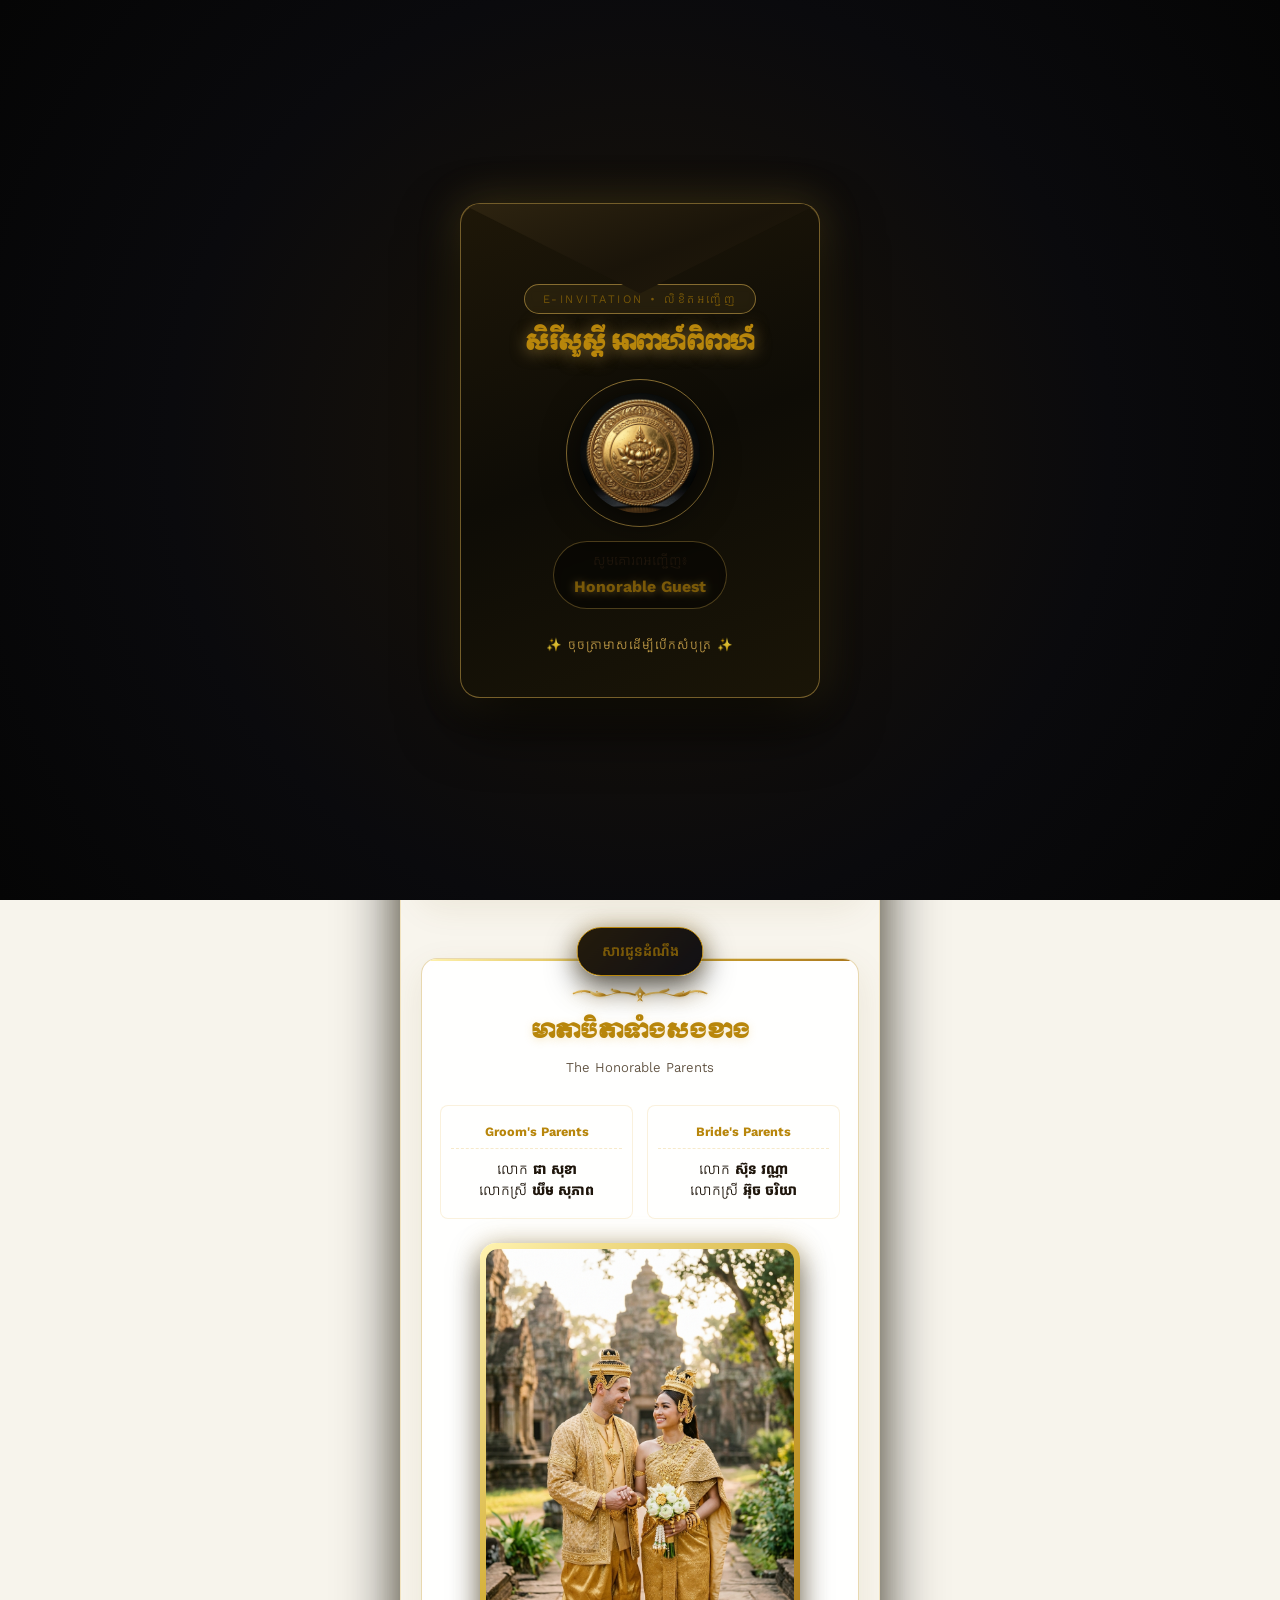
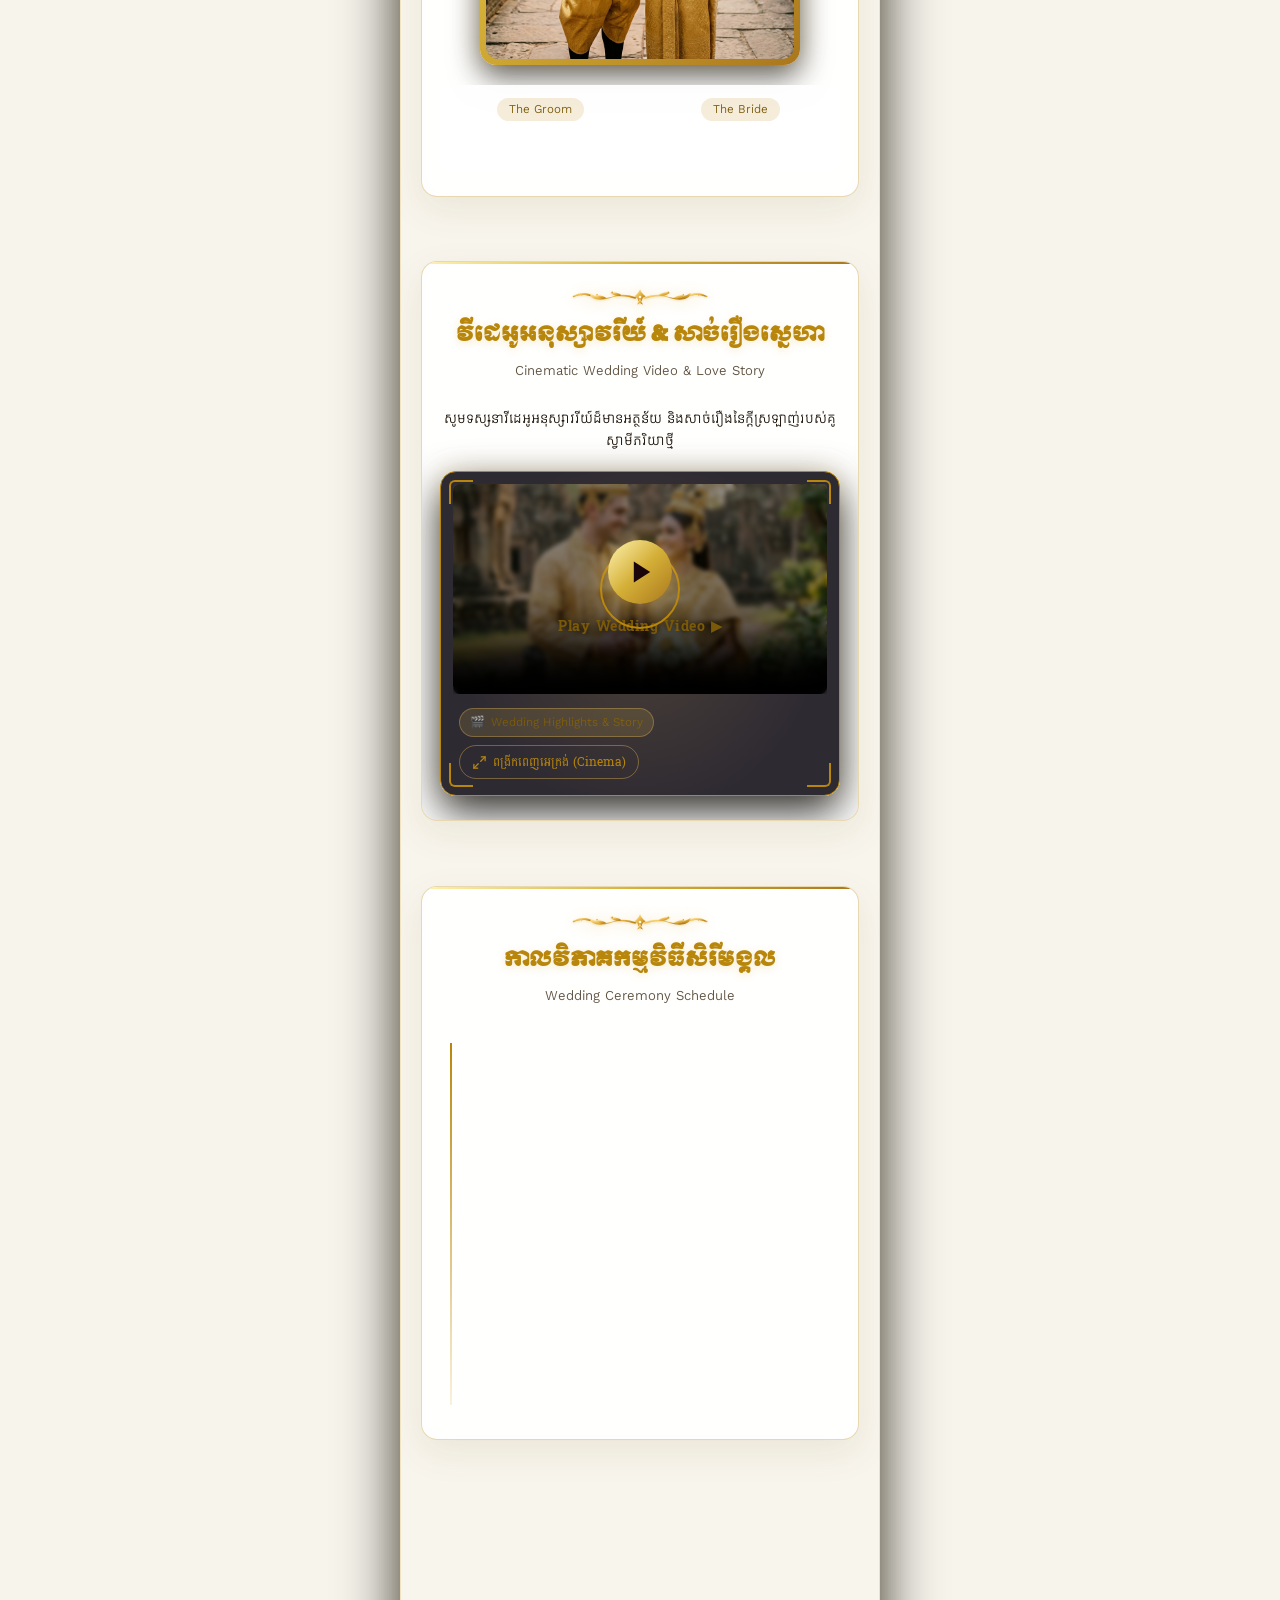
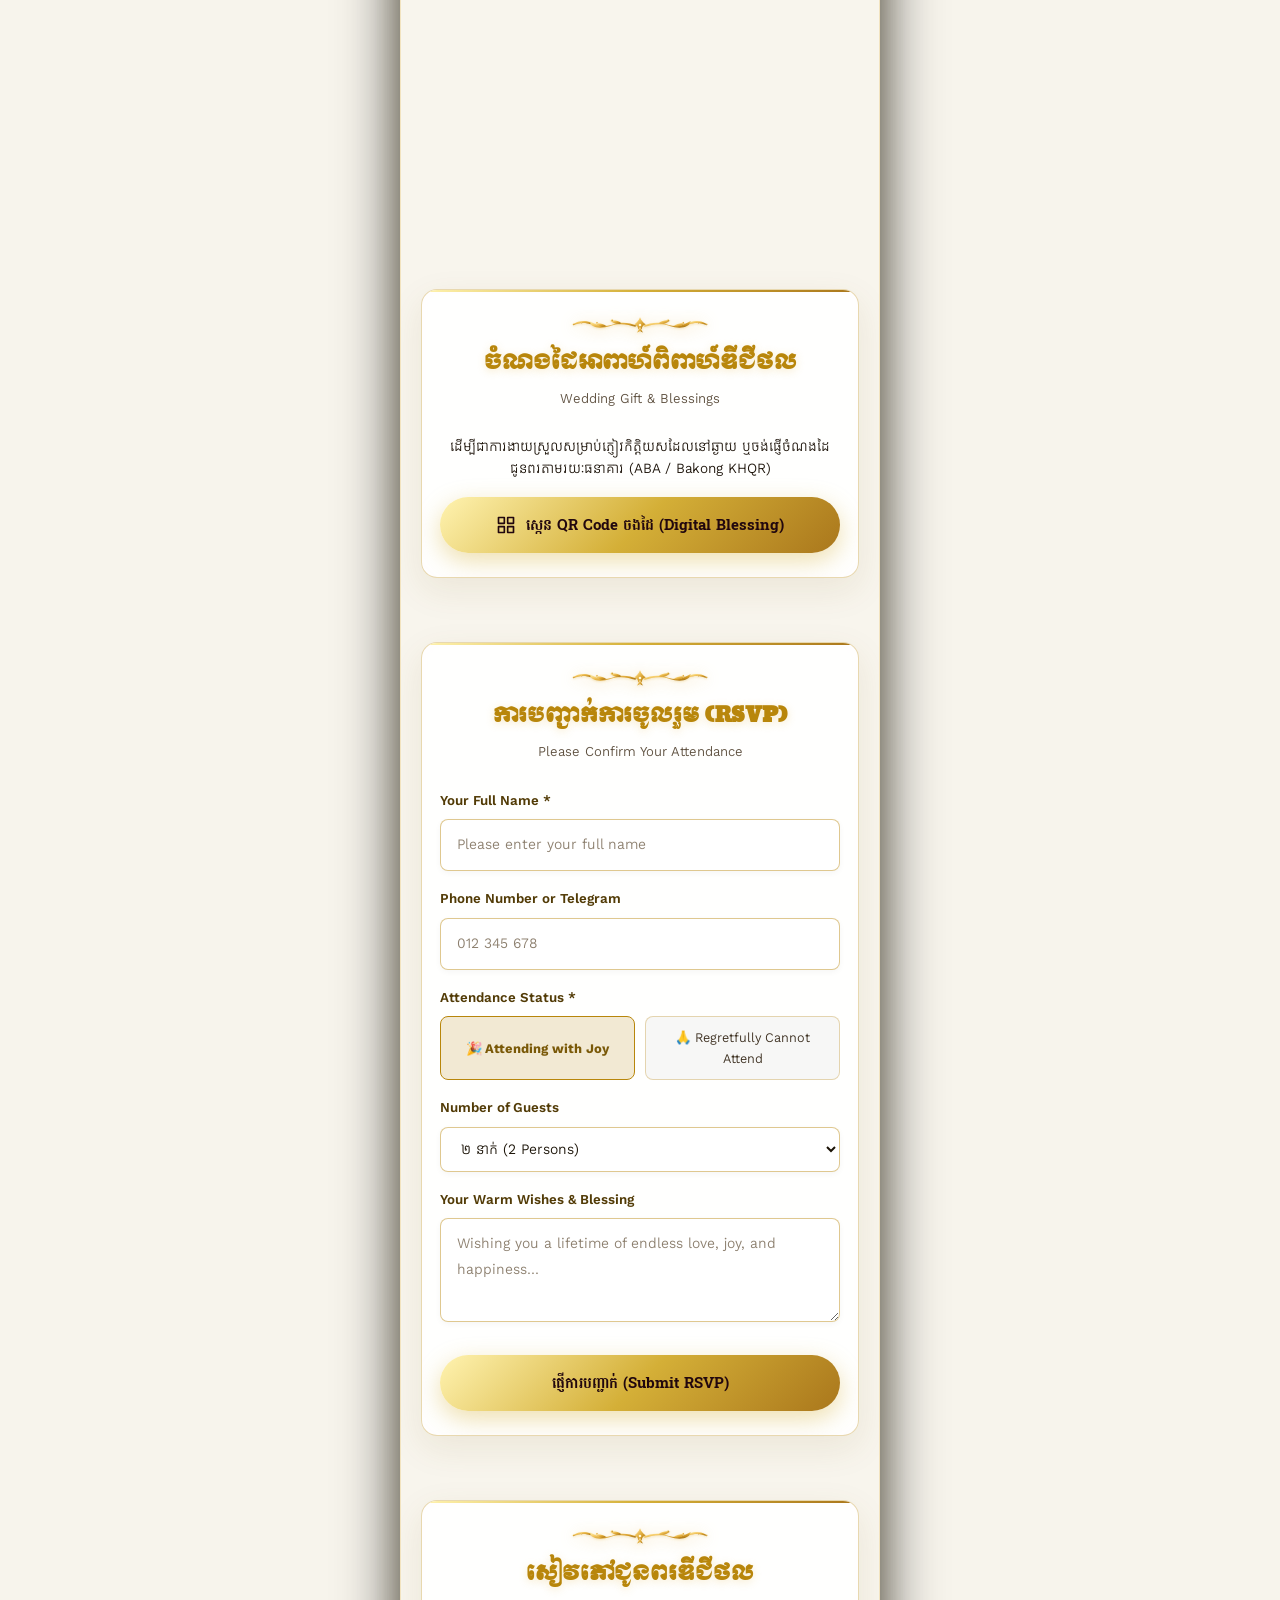
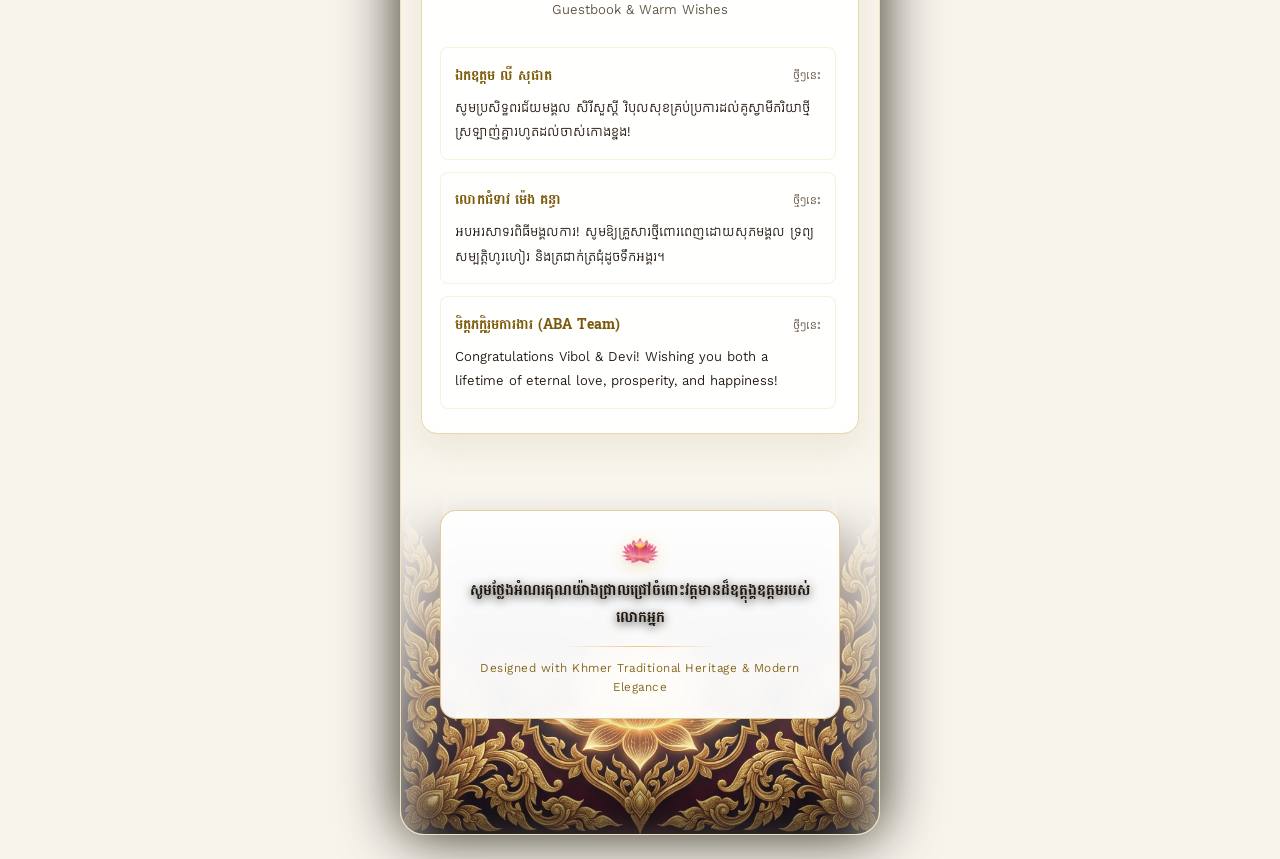
==== commit a2e29c40: "feat: user account page, slug system, admin design/animation tabs and falling flower animation - adm" ====
--- a/index.html
+++ b/index.html
@@ -37,14 +37,14 @@
 
   <!-- Floating Quick Actions (Language, Theme, Music Player, Share) -->
   <div class="floating-actions">
-    <button class="action-btn" id="btn-toggle-lang" title="ប្តូរភាសា / Switch Language (KH / EN)"
+    <!-- <button class="action-btn" id="btn-toggle-lang" title="ប្តូរភាសា / Switch Language (KH / EN)"
       aria-label="Switch Language">
       <span id="lang-switch-text"
         style="font-size: 0.74rem; font-weight: 700; font-family: var(--font-khmer-sub); letter-spacing: 0.5px;">EN</span>
     </button>
     <button class="action-btn" id="btn-toggle-theme" title="ប្តូរ Dark/Light Mode" aria-label="Toggle Theme Mode">
       <span id="client-theme-icon" style="font-size: 1rem;">🌓</span>
-    </button>
+    </button> -->
     <button class="action-btn" id="btn-toggle-music" title="ចាក់/បិទតន្ត្រី" aria-label="Toggle Traditional Music">
       <svg width="20" height="20" viewBox="0 0 24 24" fill="none" stroke="currentColor" stroke-width="2"
         stroke-linecap="round" stroke-linejoin="round">
@@ -712,7 +712,7 @@
   <script src="https://cdn.jsdelivr.net/npm/@supabase/supabase-js@2"></script>
   <script src="js/supabase.js?v=20261017l"></script>
   <script src="js/audio.js?v=20261017l"></script>
-  <script src="js/app.js?v=20261017l"></script>
+  <script src="js/app.js?v=20261019f"></script>
 </body>
 
-</html>+</html>
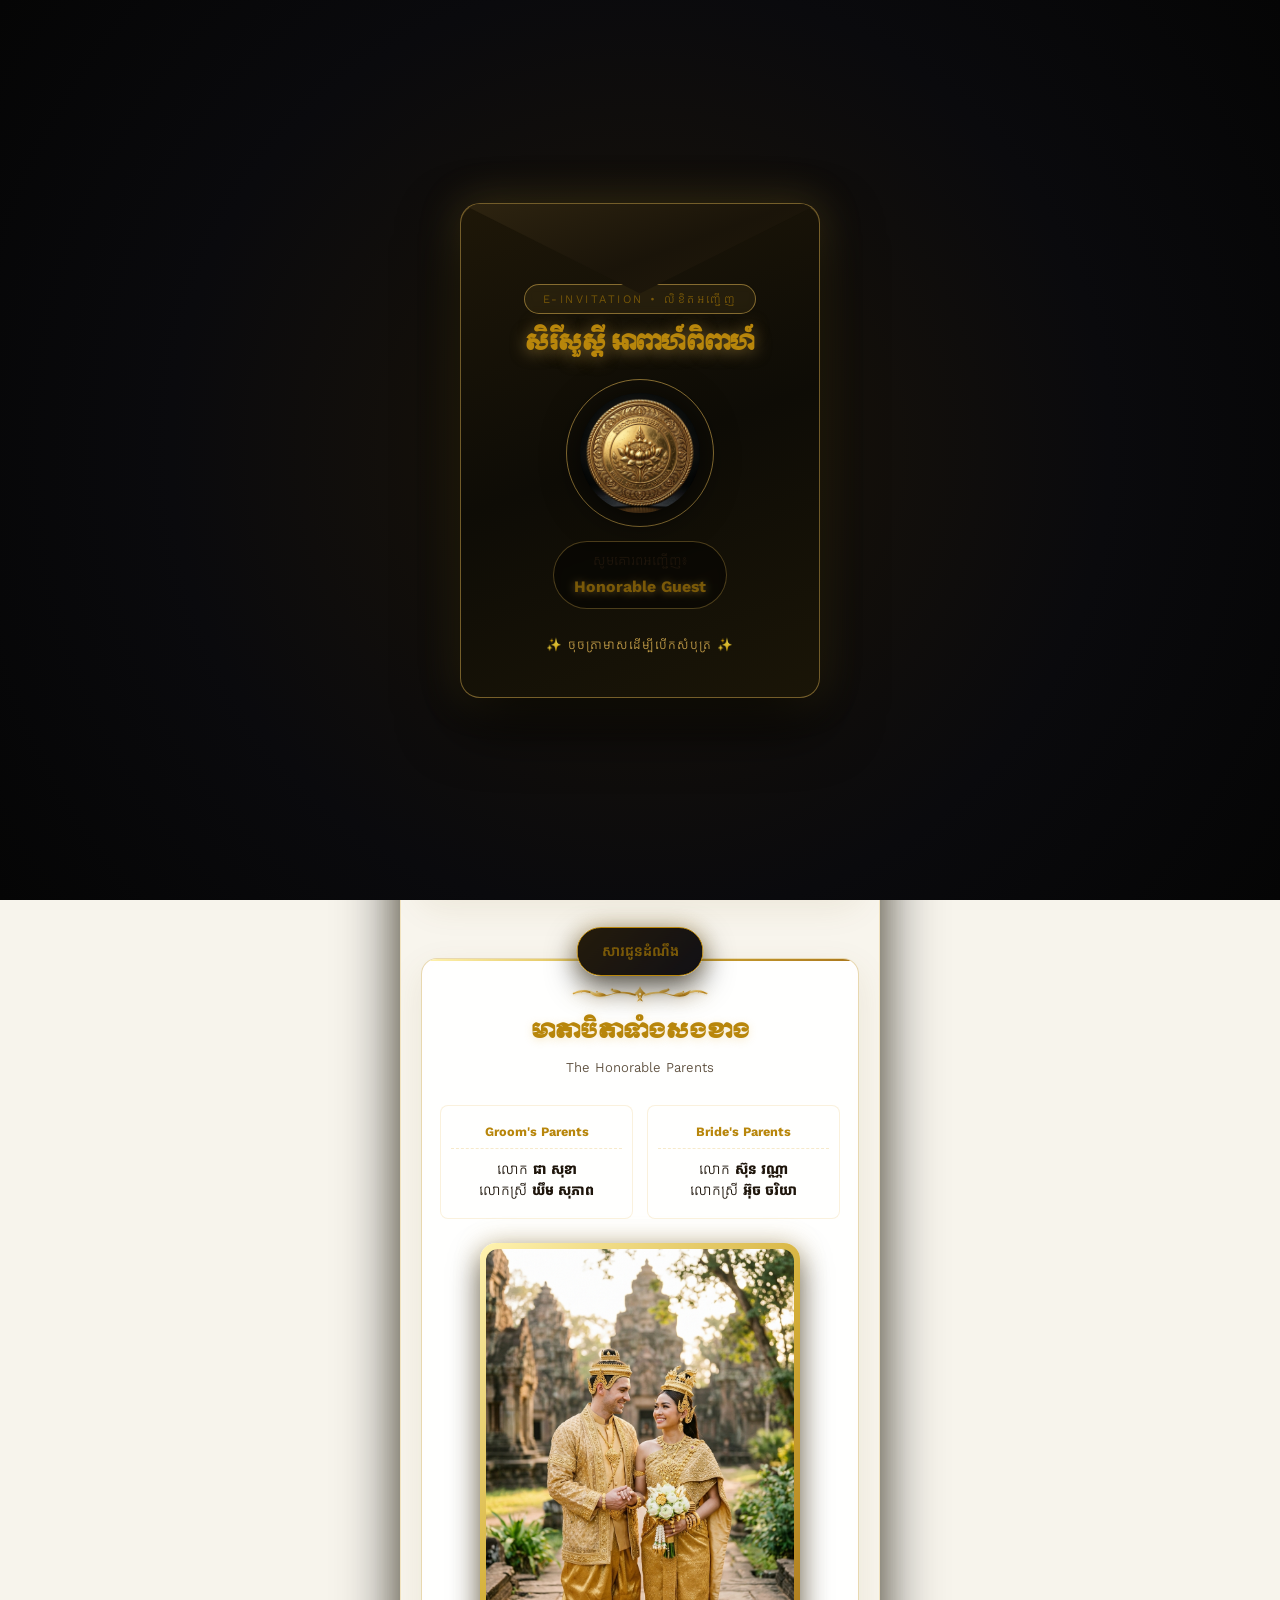
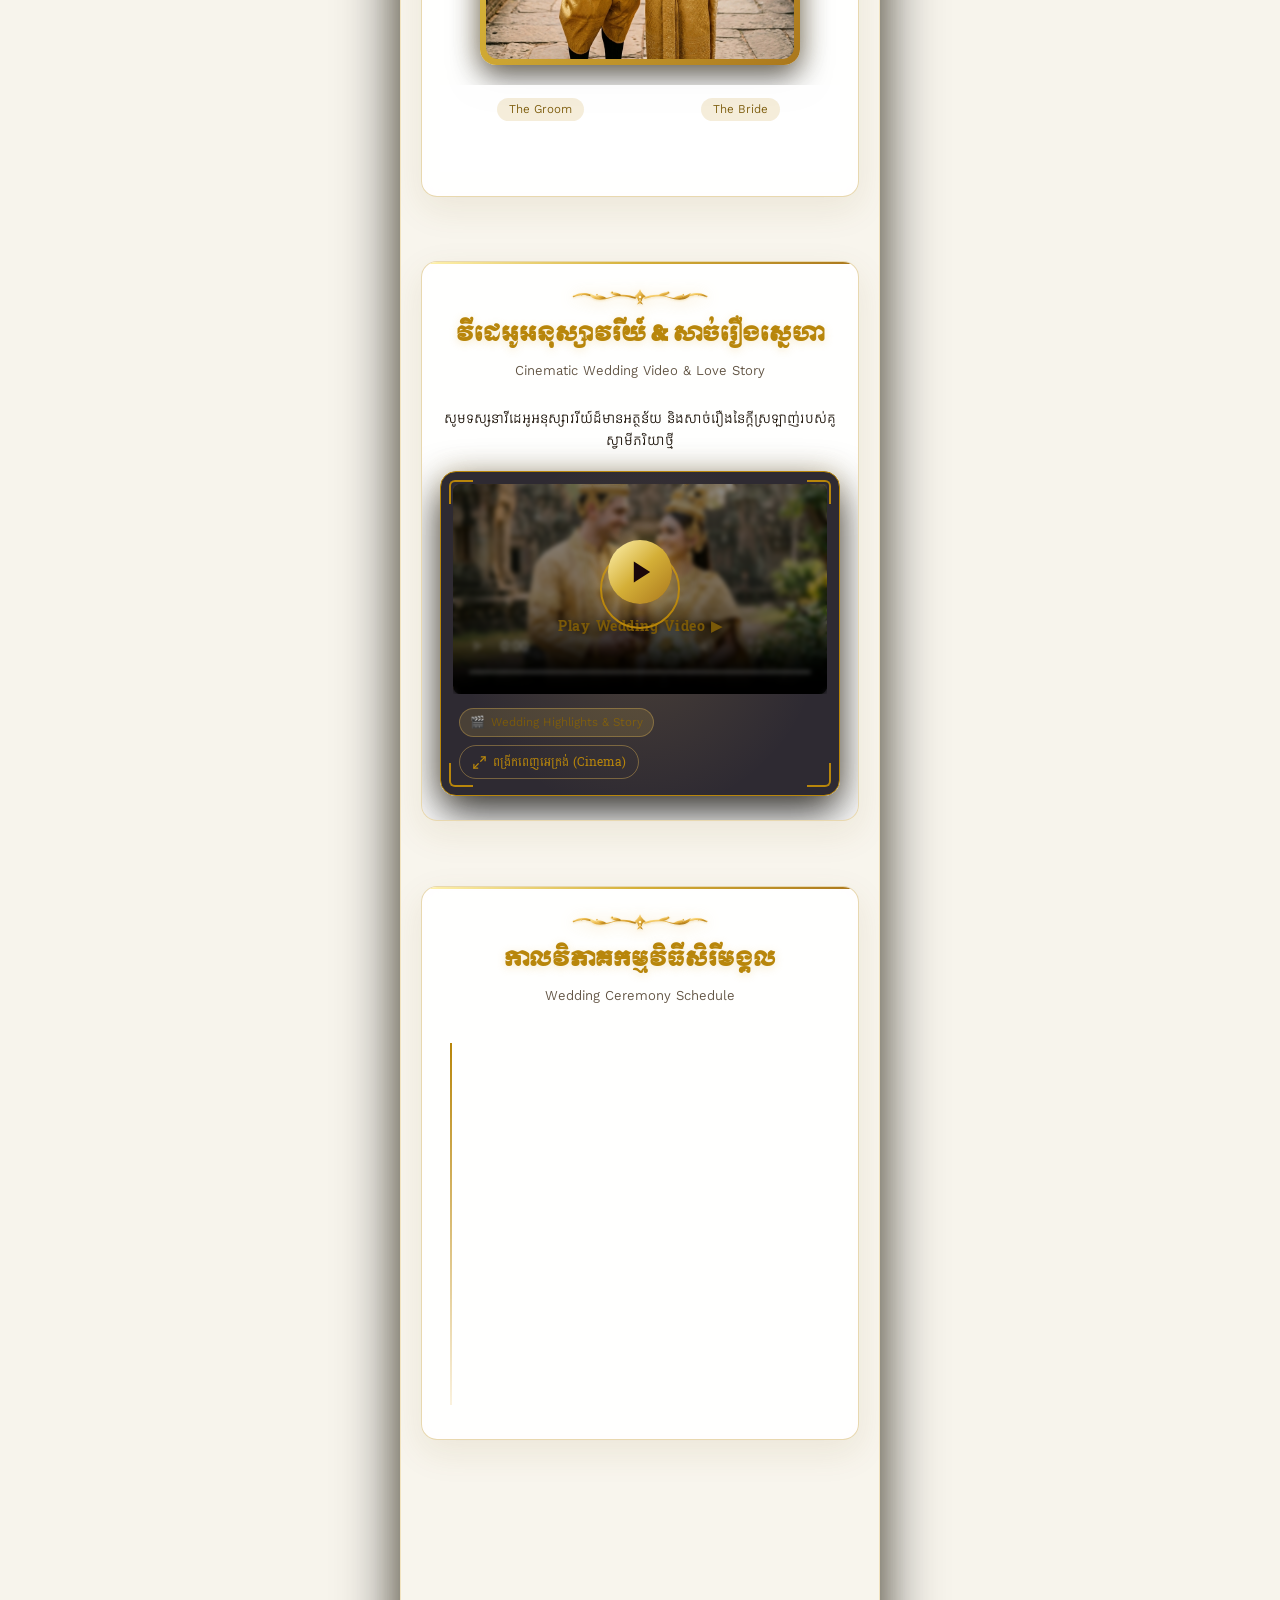
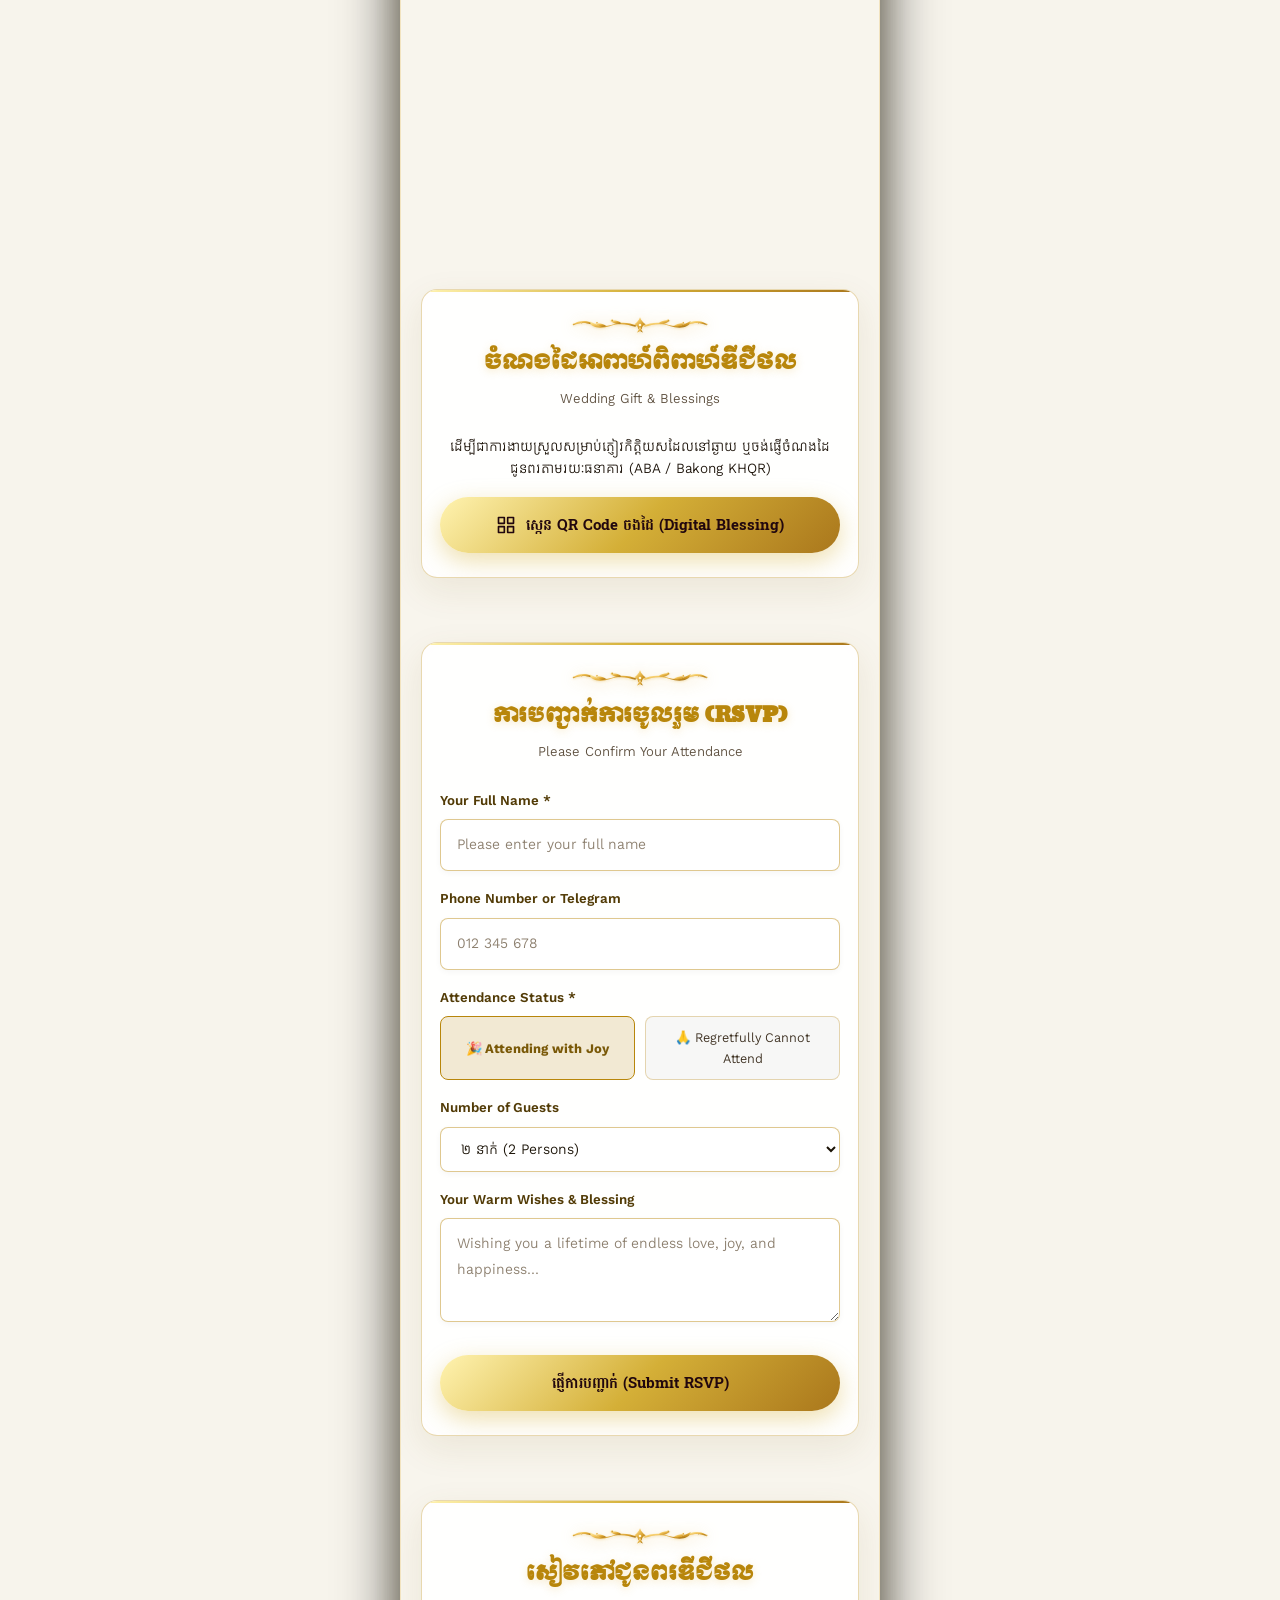
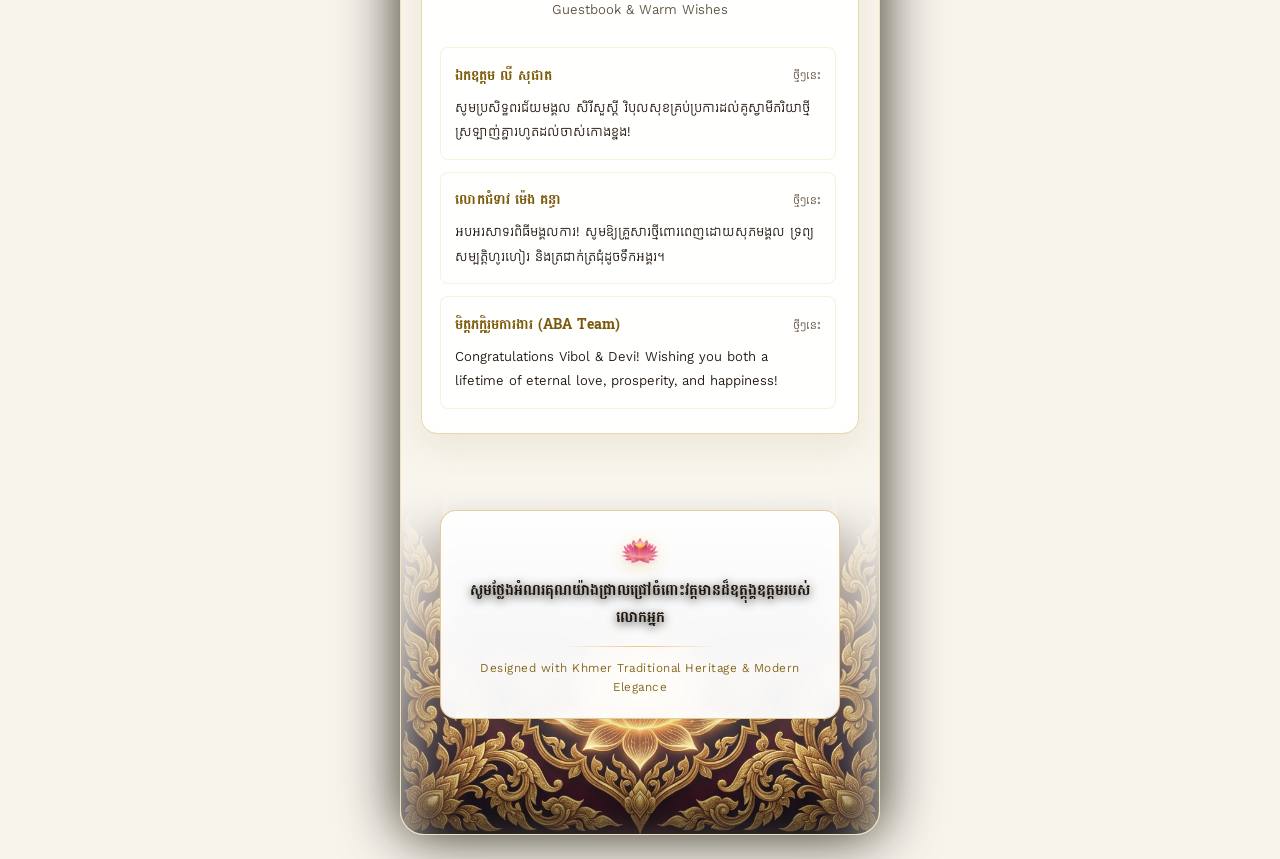
==== commit 40cee2b1: "Add animation settings page, custom site icon, and fix duplicate wishes - Standalone /animationsetti" ====
--- a/index.html
+++ b/index.html
@@ -710,9 +710,10 @@
 
   <!-- Audio, Supabase, and App Scripts -->
   <script src="https://cdn.jsdelivr.net/npm/@supabase/supabase-js@2"></script>
-  <script src="js/supabase.js?v=20261017l"></script>
+  <script src="js/supabase.js?v=20261019wish"></script>
   <script src="js/audio.js?v=20261017l"></script>
-  <script src="js/app.js?v=20261019f"></script>
+  <script src="js/animations.js?v=20261019a"></script>
+  <script src="js/app.js?v=20261019h"></script>
 </body>
 
 </html>
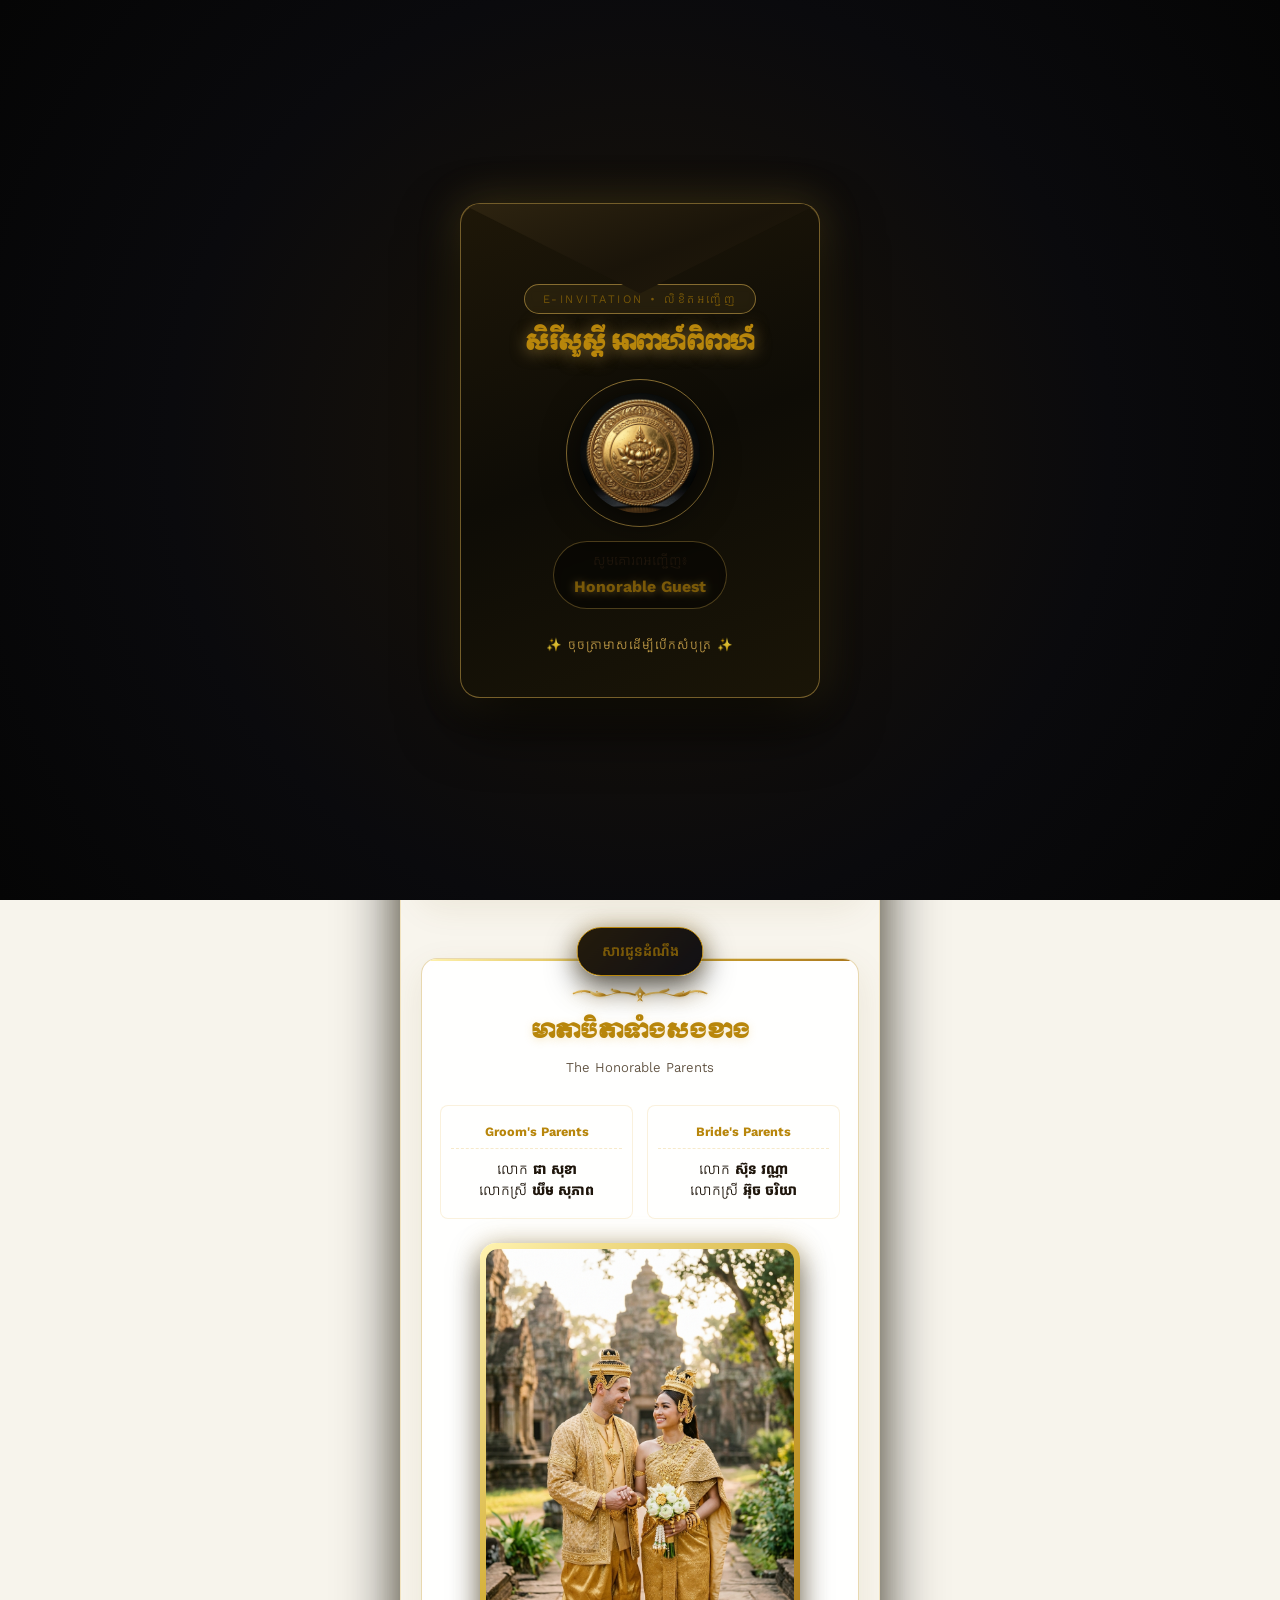
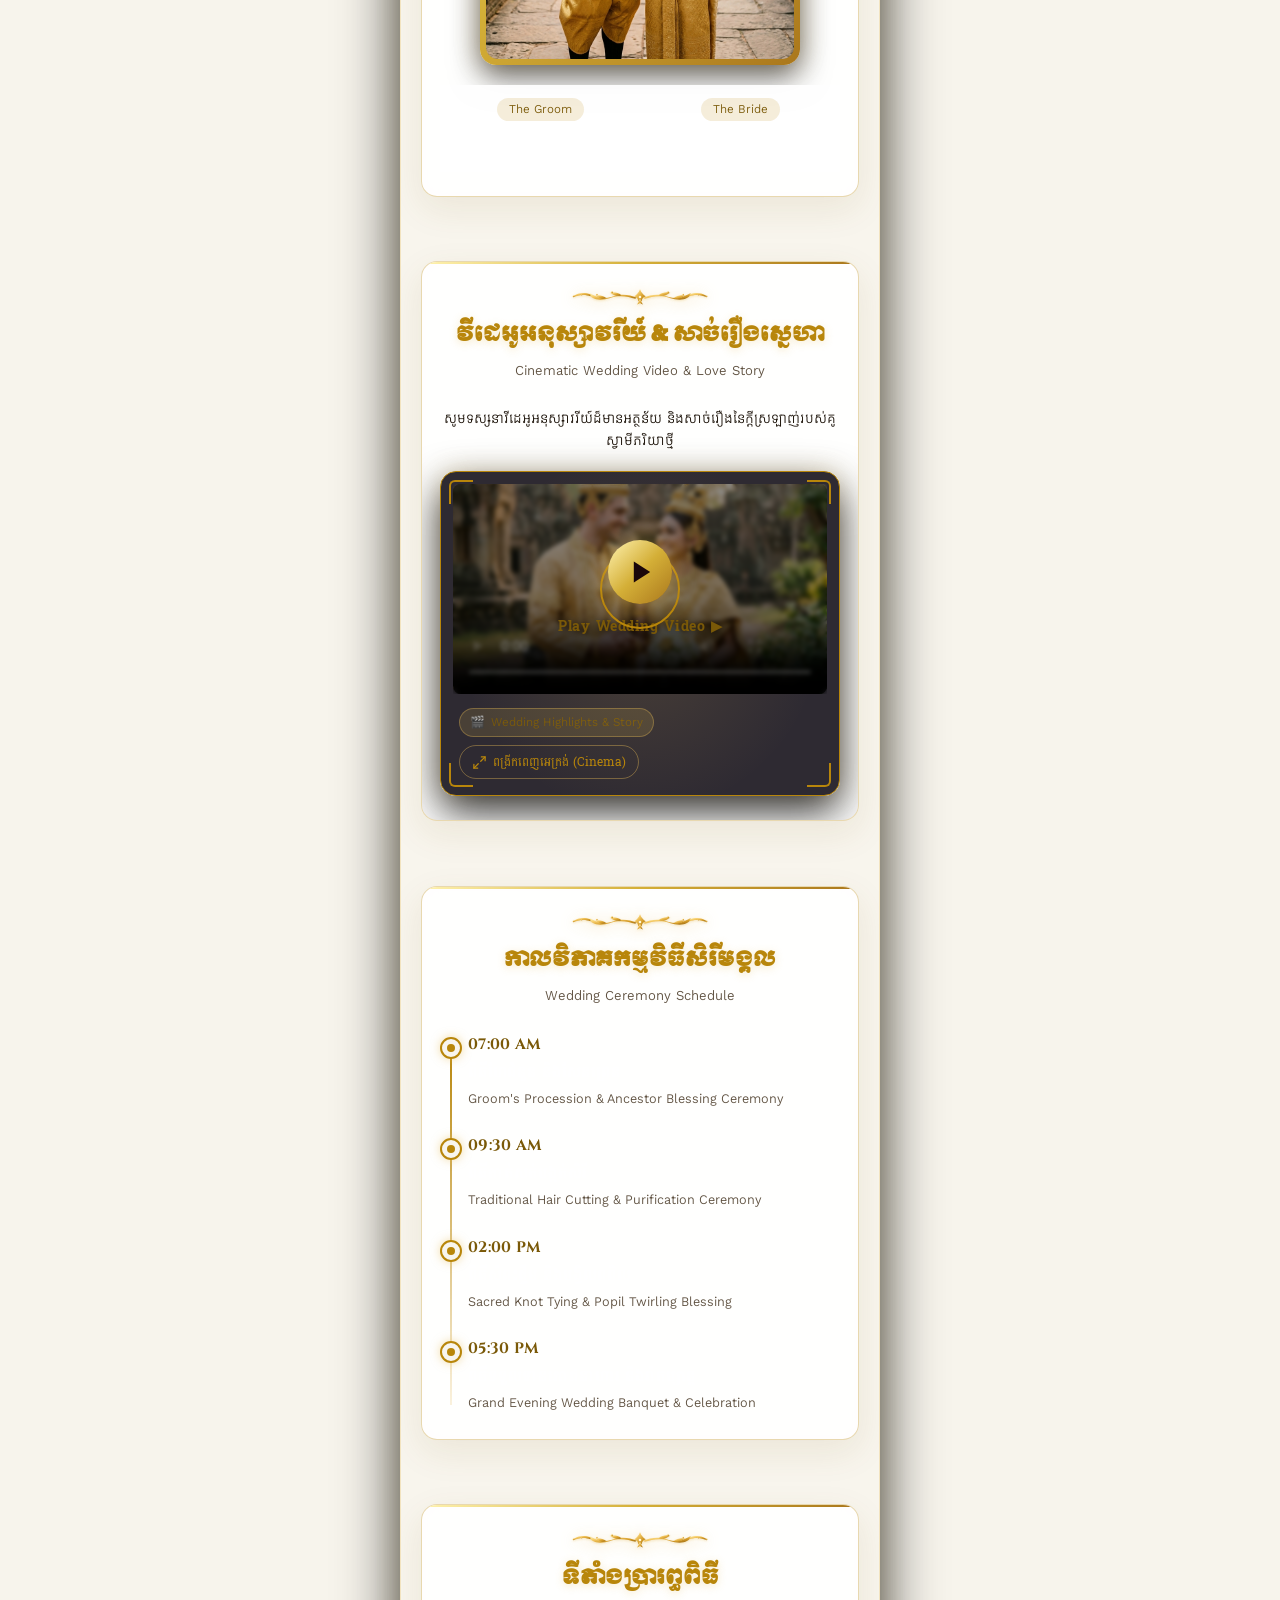
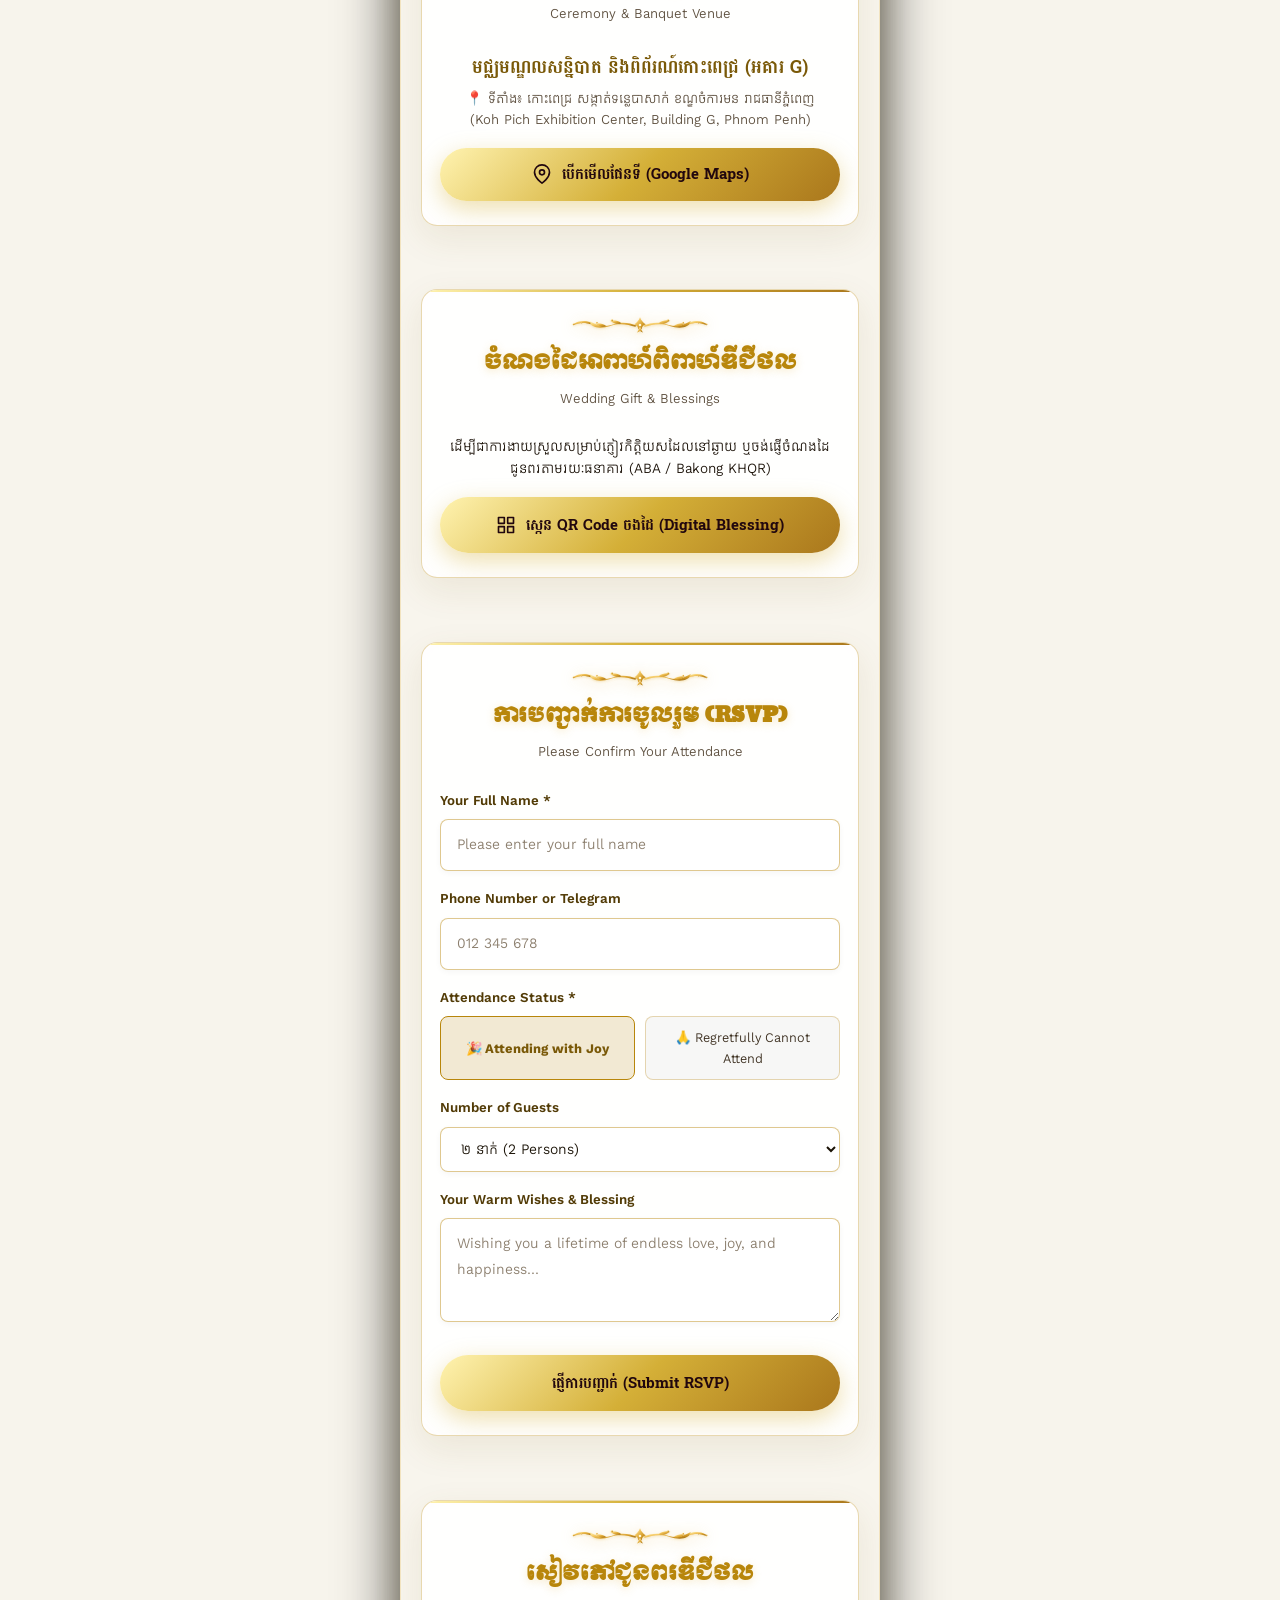
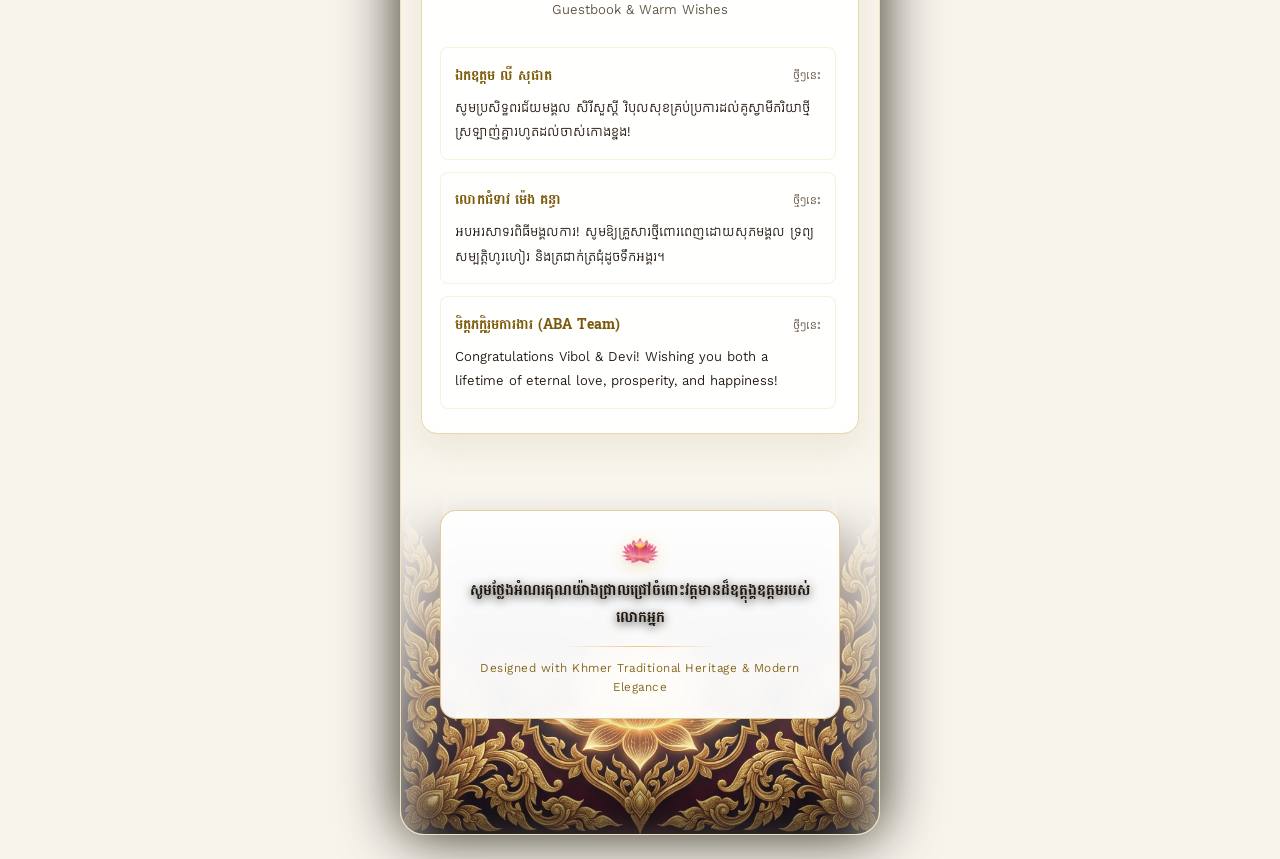
==== commit 53077195: "Add wish editing + Khmer relative timestamps and hide edited/deleted wishes" ====
--- a/index.html
+++ b/index.html
@@ -710,10 +710,11 @@
 
   <!-- Audio, Supabase, and App Scripts -->
   <script src="https://cdn.jsdelivr.net/npm/@supabase/supabase-js@2"></script>
-  <script src="js/supabase.js?v=20261019wish"></script>
+  <script src="js/supabase.js?v=20261019time"></script>
+  <script src="js/wishtime.js?v=20261019time"></script>
   <script src="js/audio.js?v=20261017l"></script>
   <script src="js/animations.js?v=20261019a"></script>
-  <script src="js/app.js?v=20261019h"></script>
+  <script src="js/app.js?v=20261019time"></script>
 </body>
 
 </html>
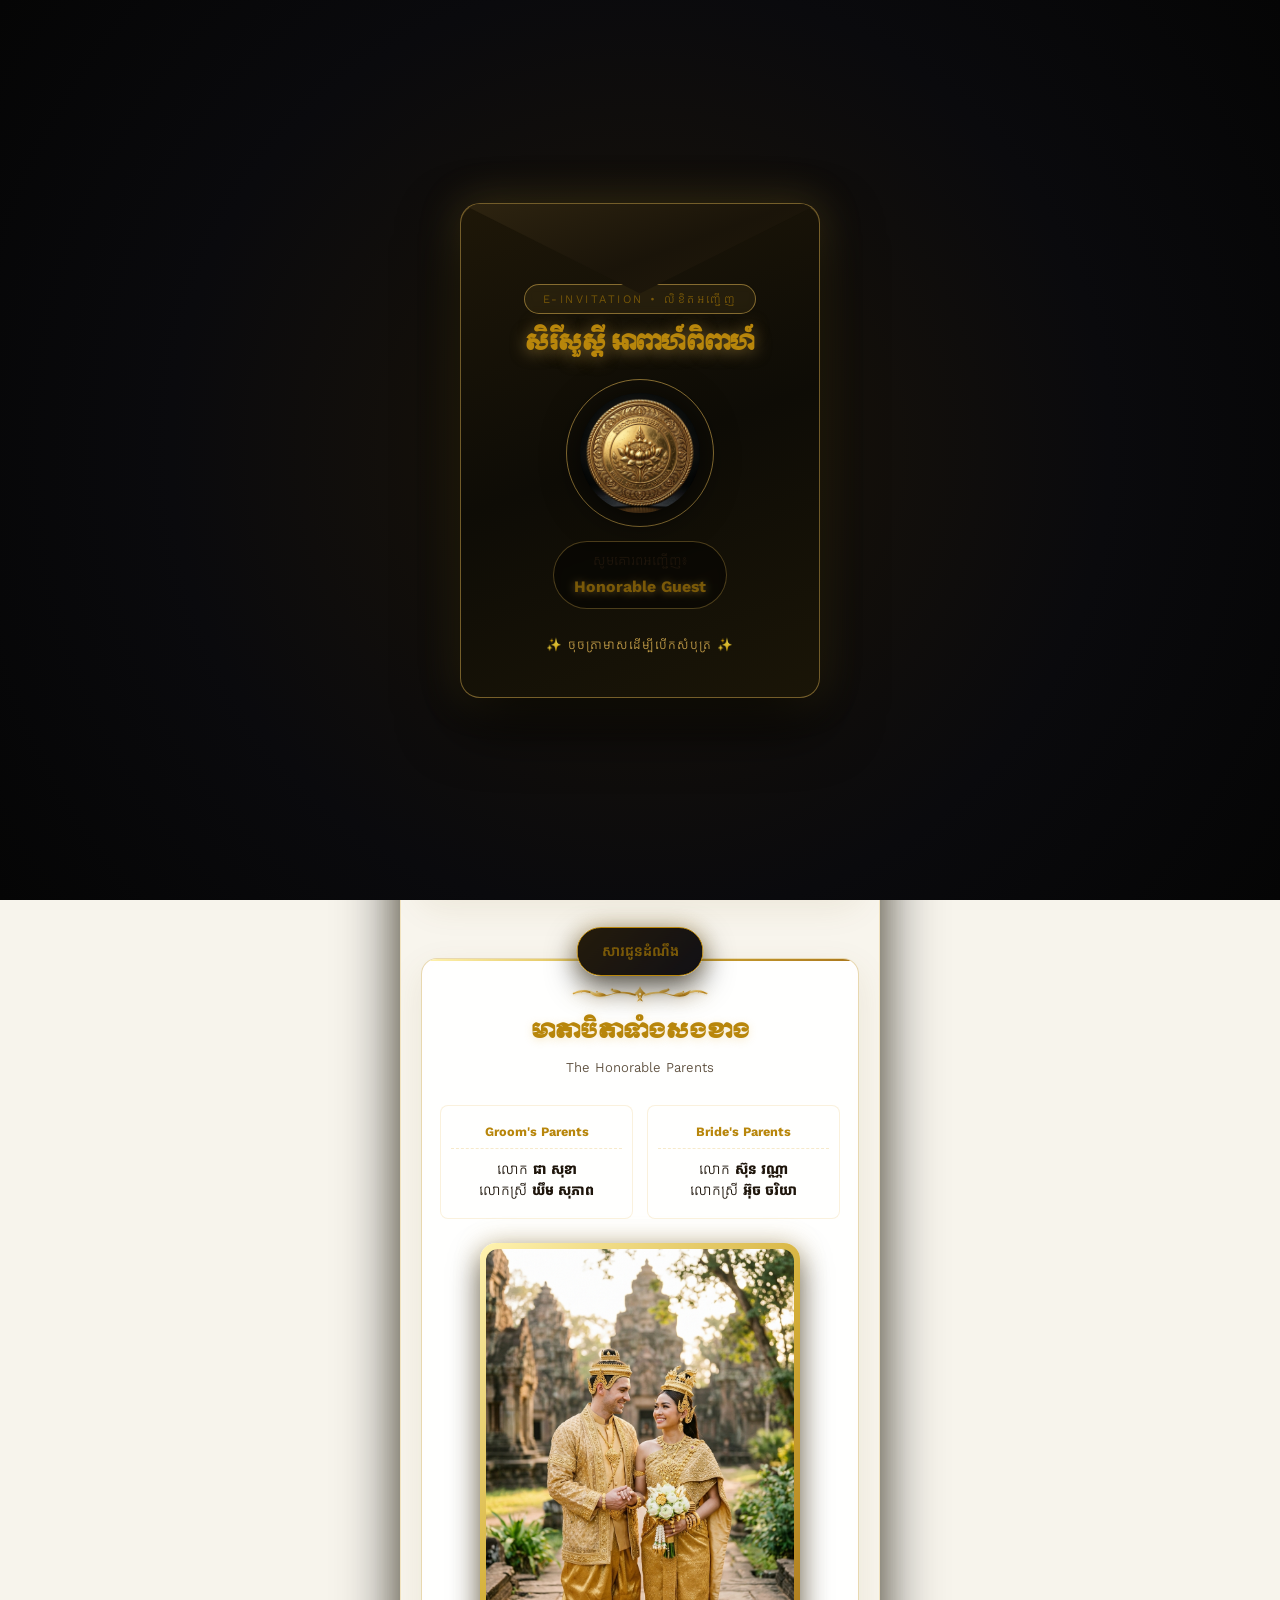
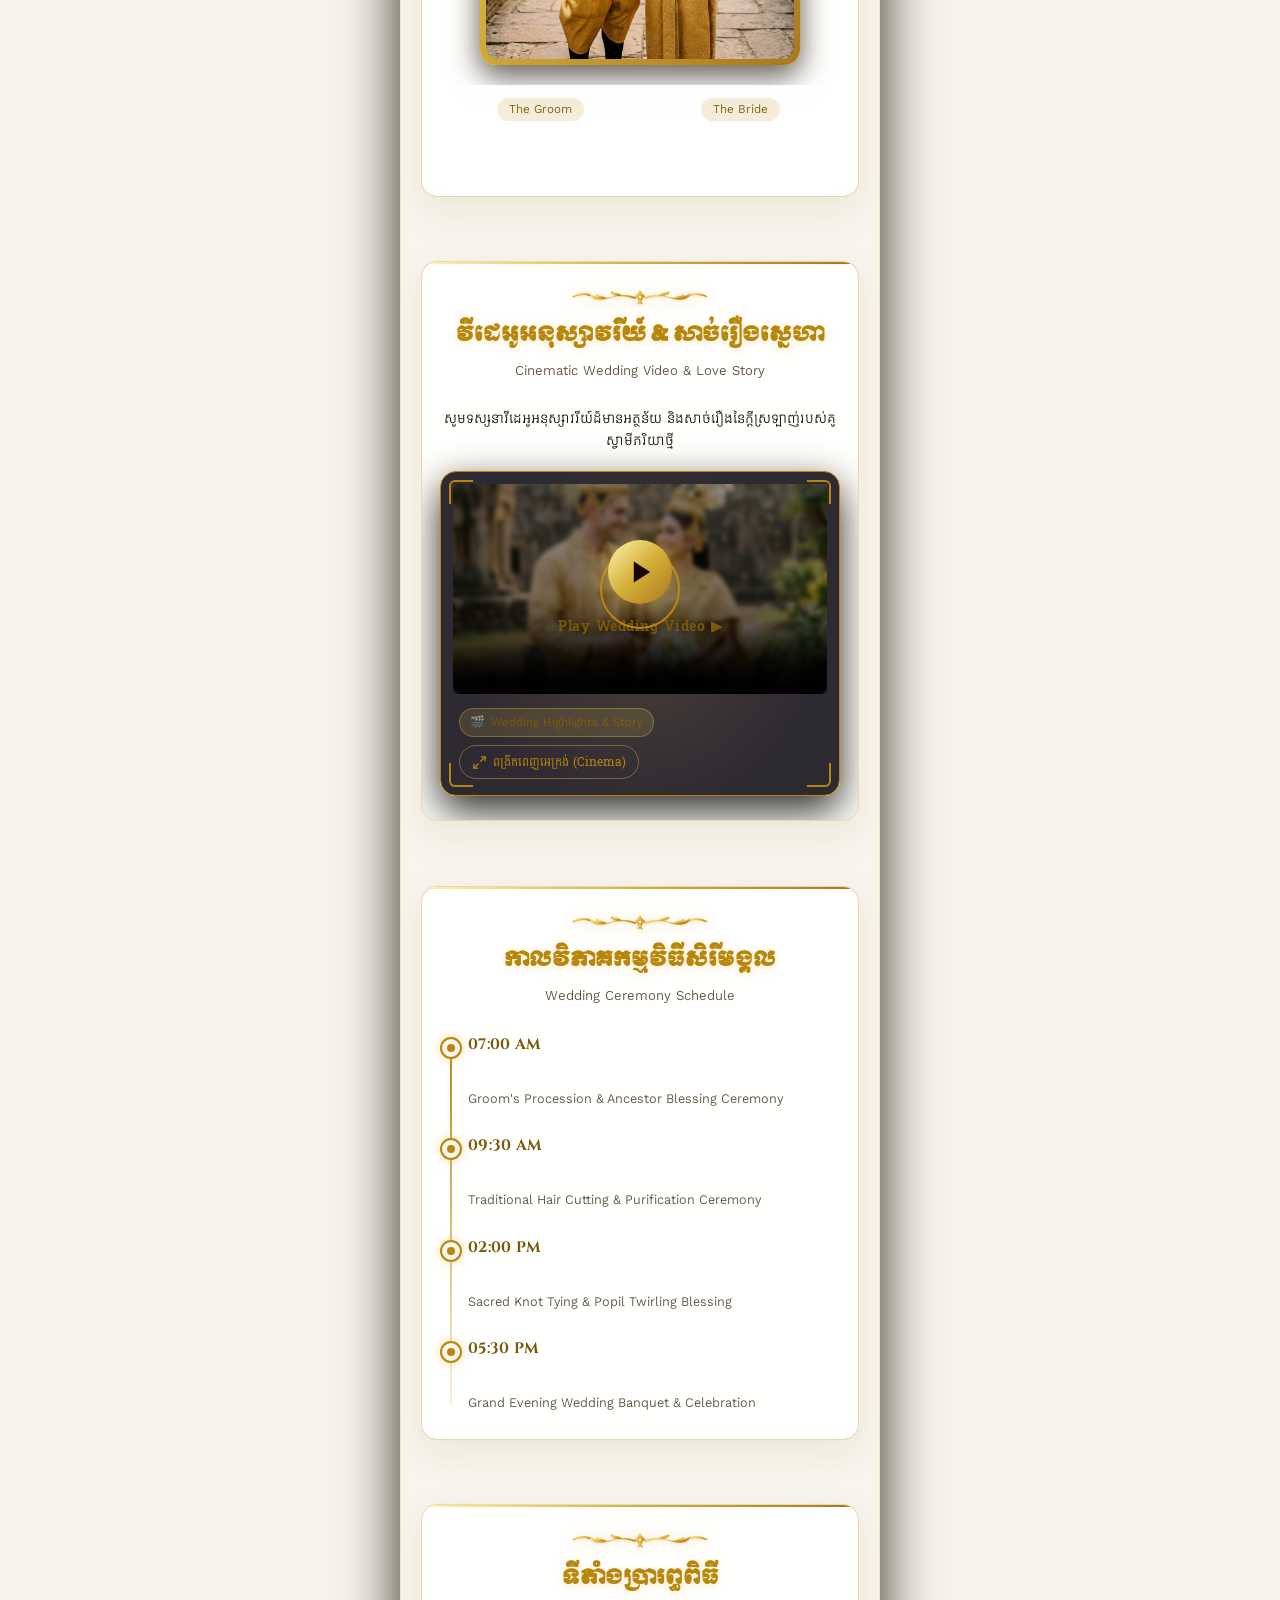
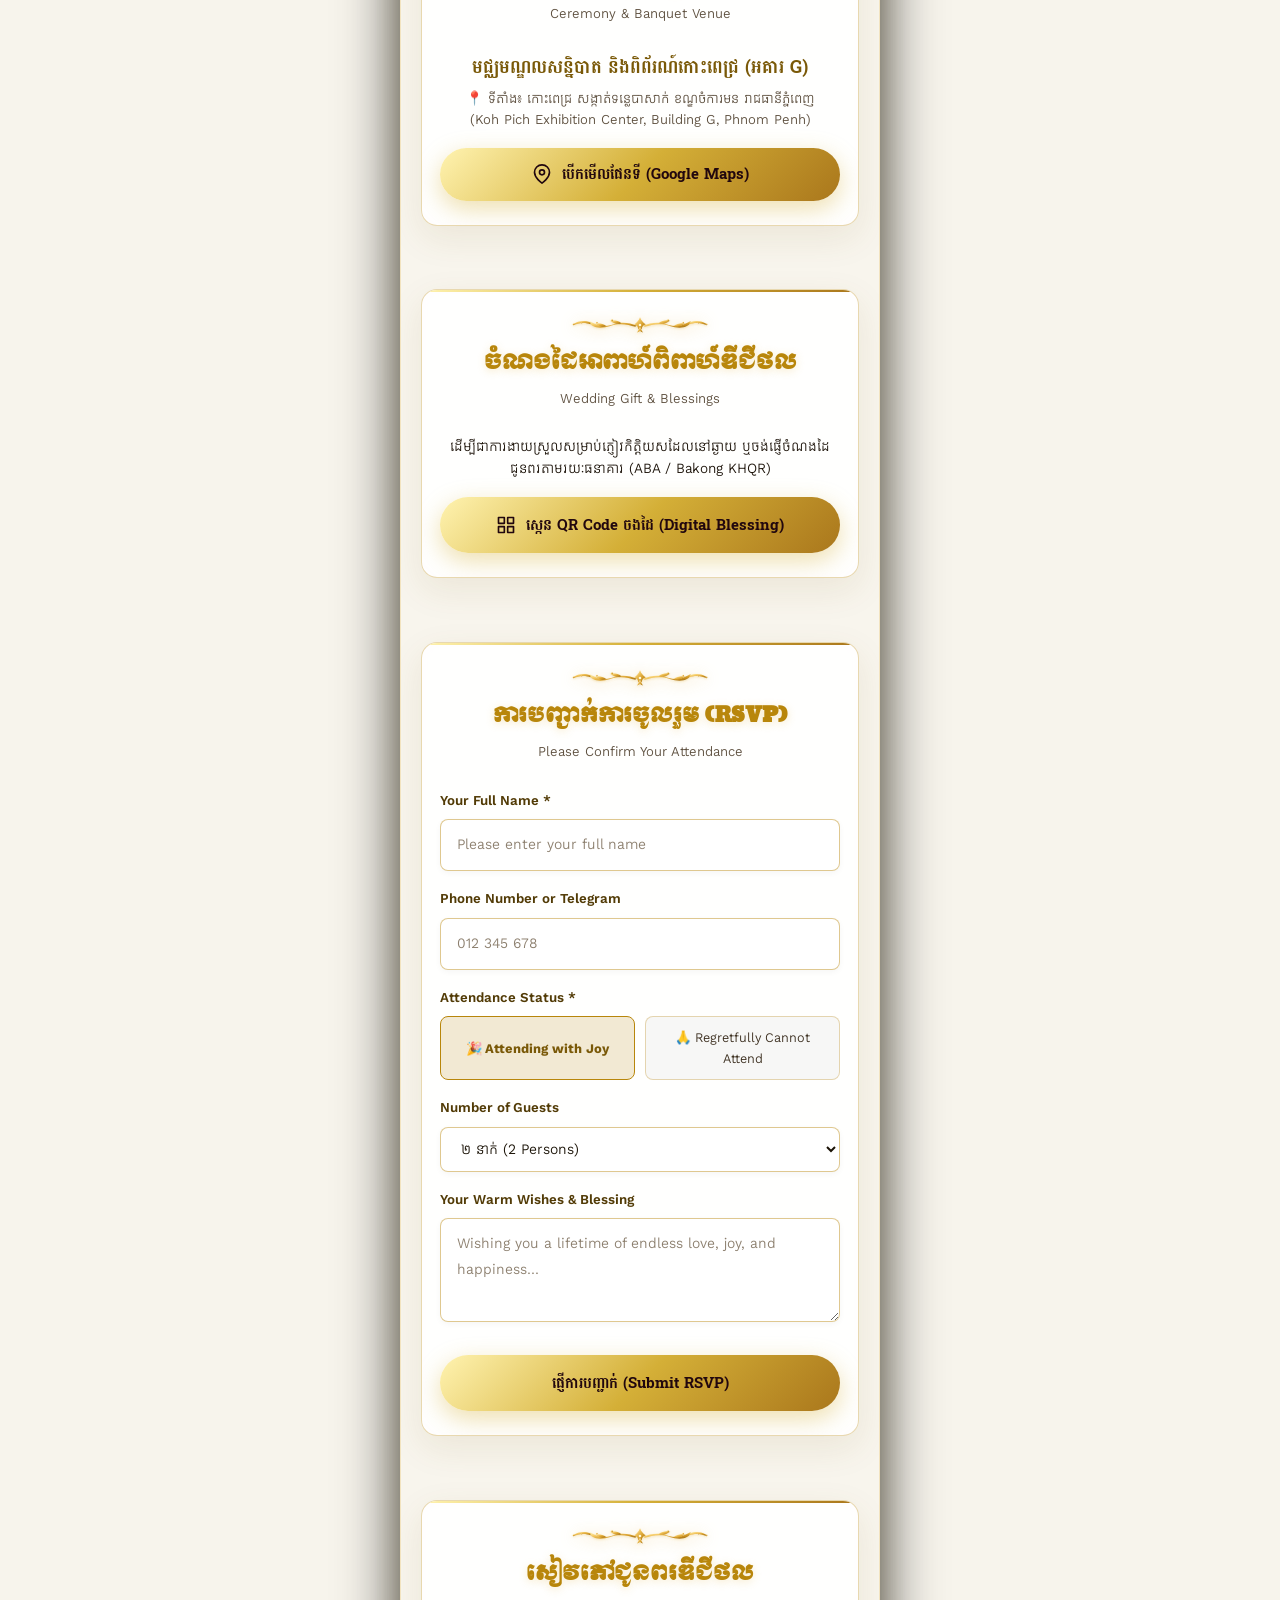
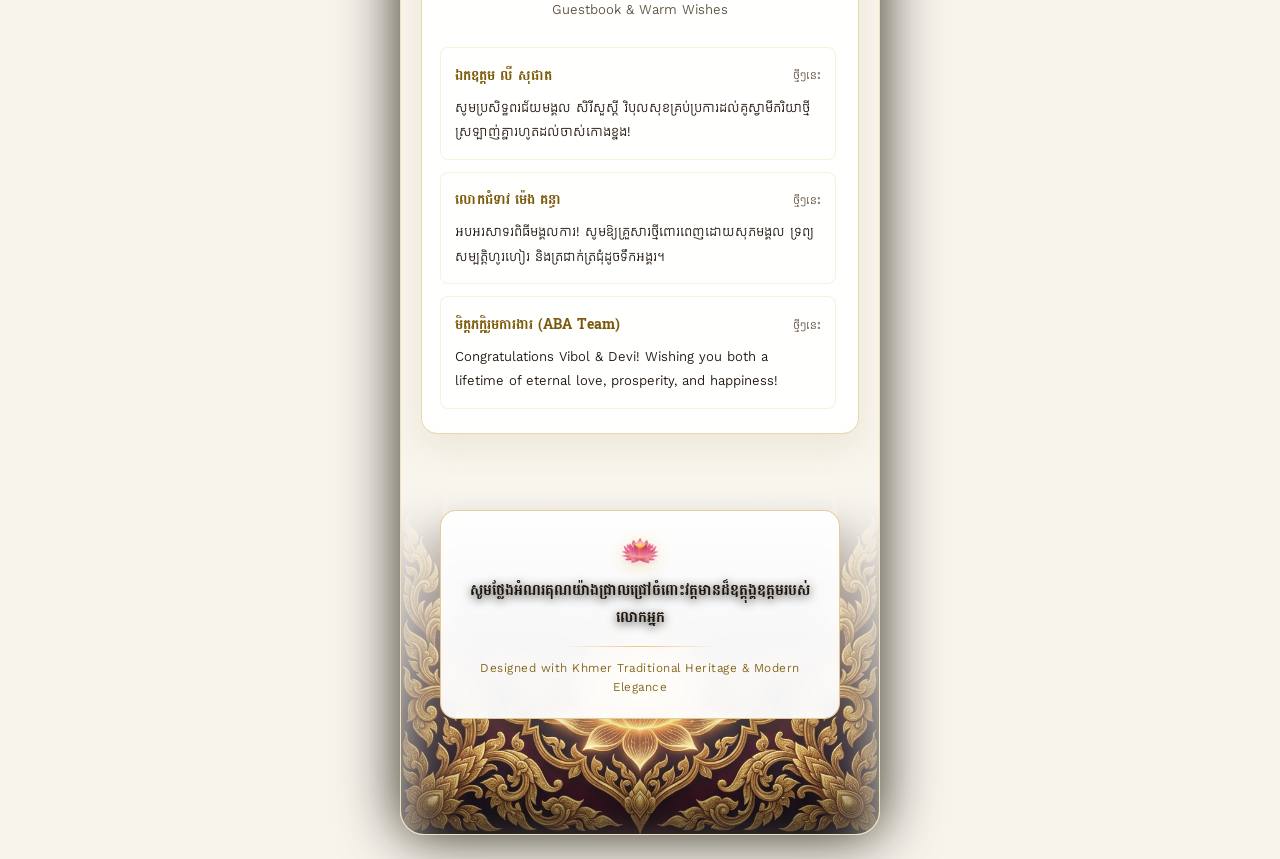
==== commit 328eb953: "Stop client music when admin opens and refresh only the wishes wall" ====
--- a/index.html
+++ b/index.html
@@ -710,11 +710,11 @@
 
   <!-- Audio, Supabase, and App Scripts -->
   <script src="https://cdn.jsdelivr.net/npm/@supabase/supabase-js@2"></script>
-  <script src="js/supabase.js?v=20261019time"></script>
+  <script src="js/supabase.js?v=20261019time2"></script>
   <script src="js/wishtime.js?v=20261019time"></script>
-  <script src="js/audio.js?v=20261017l"></script>
+  <script src="js/audio.js?v=20261020music1"></script>
   <script src="js/animations.js?v=20261019a"></script>
-  <script src="js/app.js?v=20261019time"></script>
+  <script src="js/app.js?v=20261020wish1"></script>
 </body>
 
 </html>
